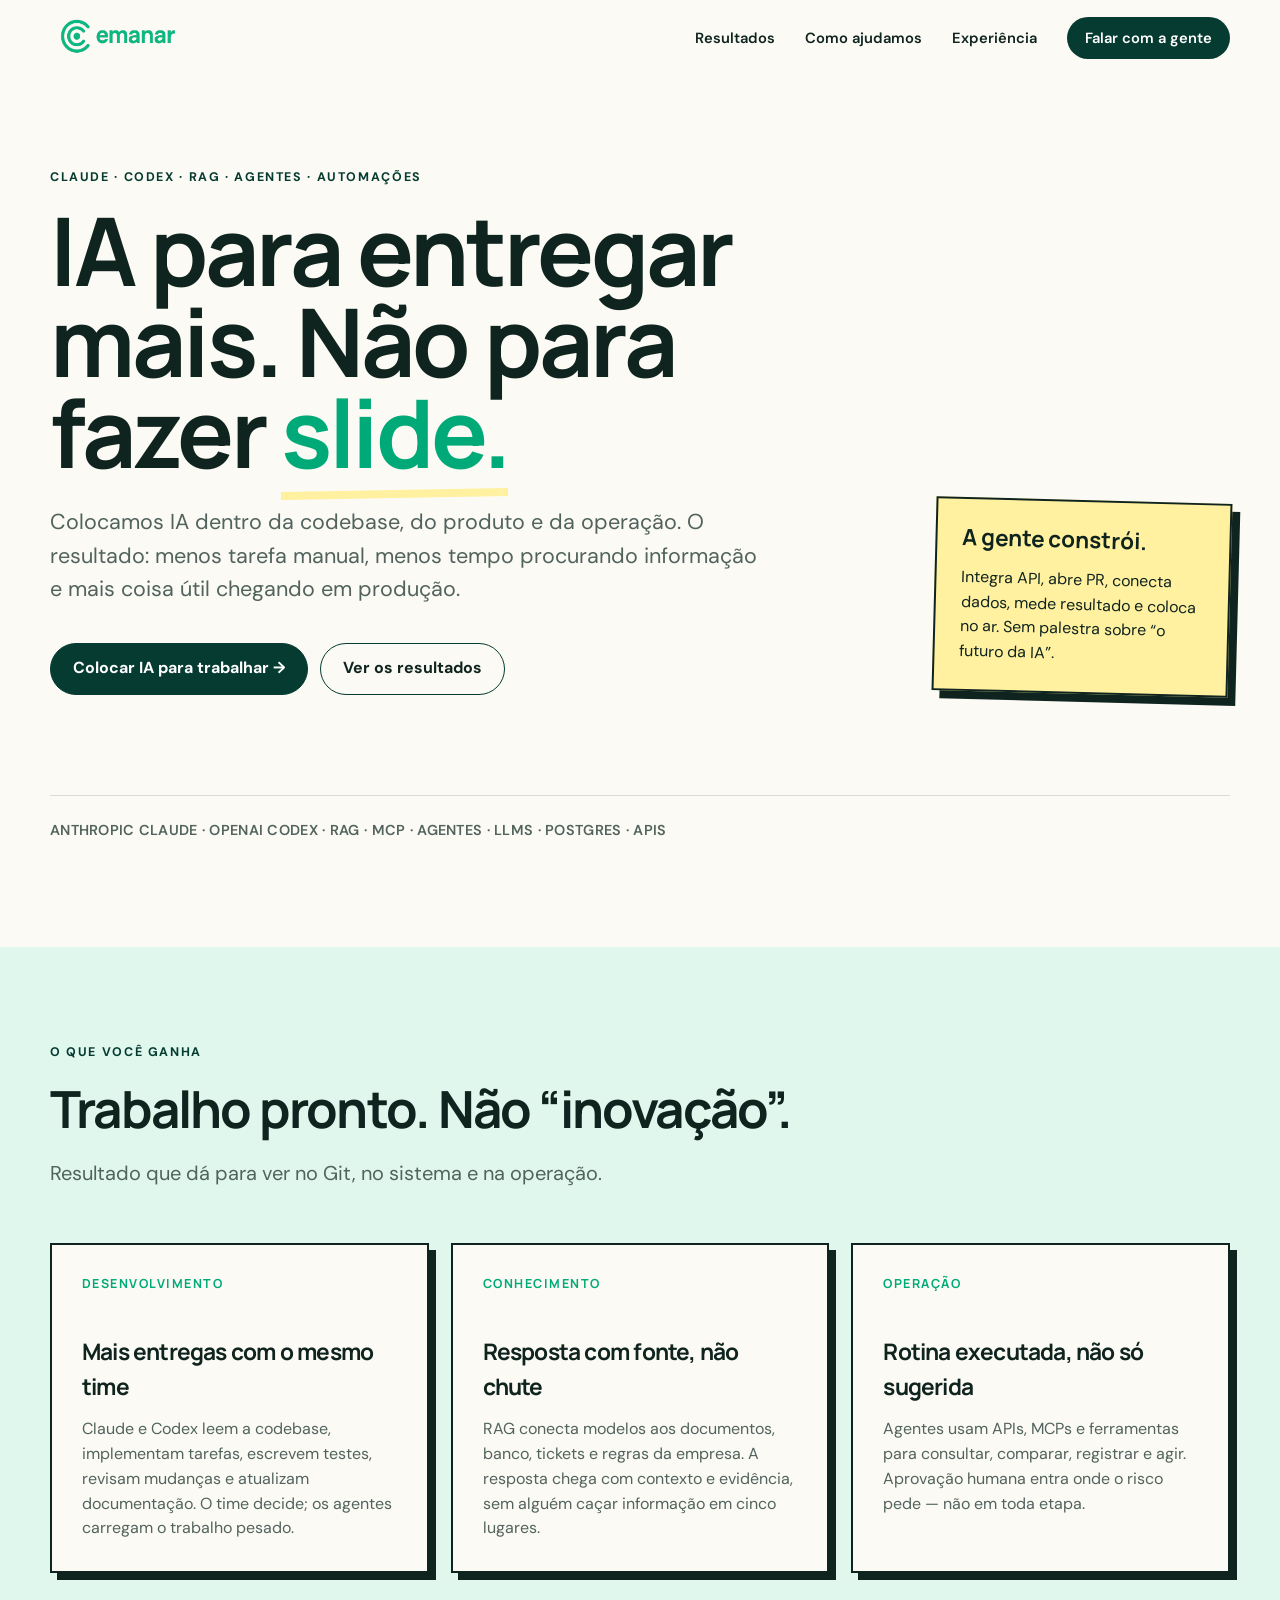
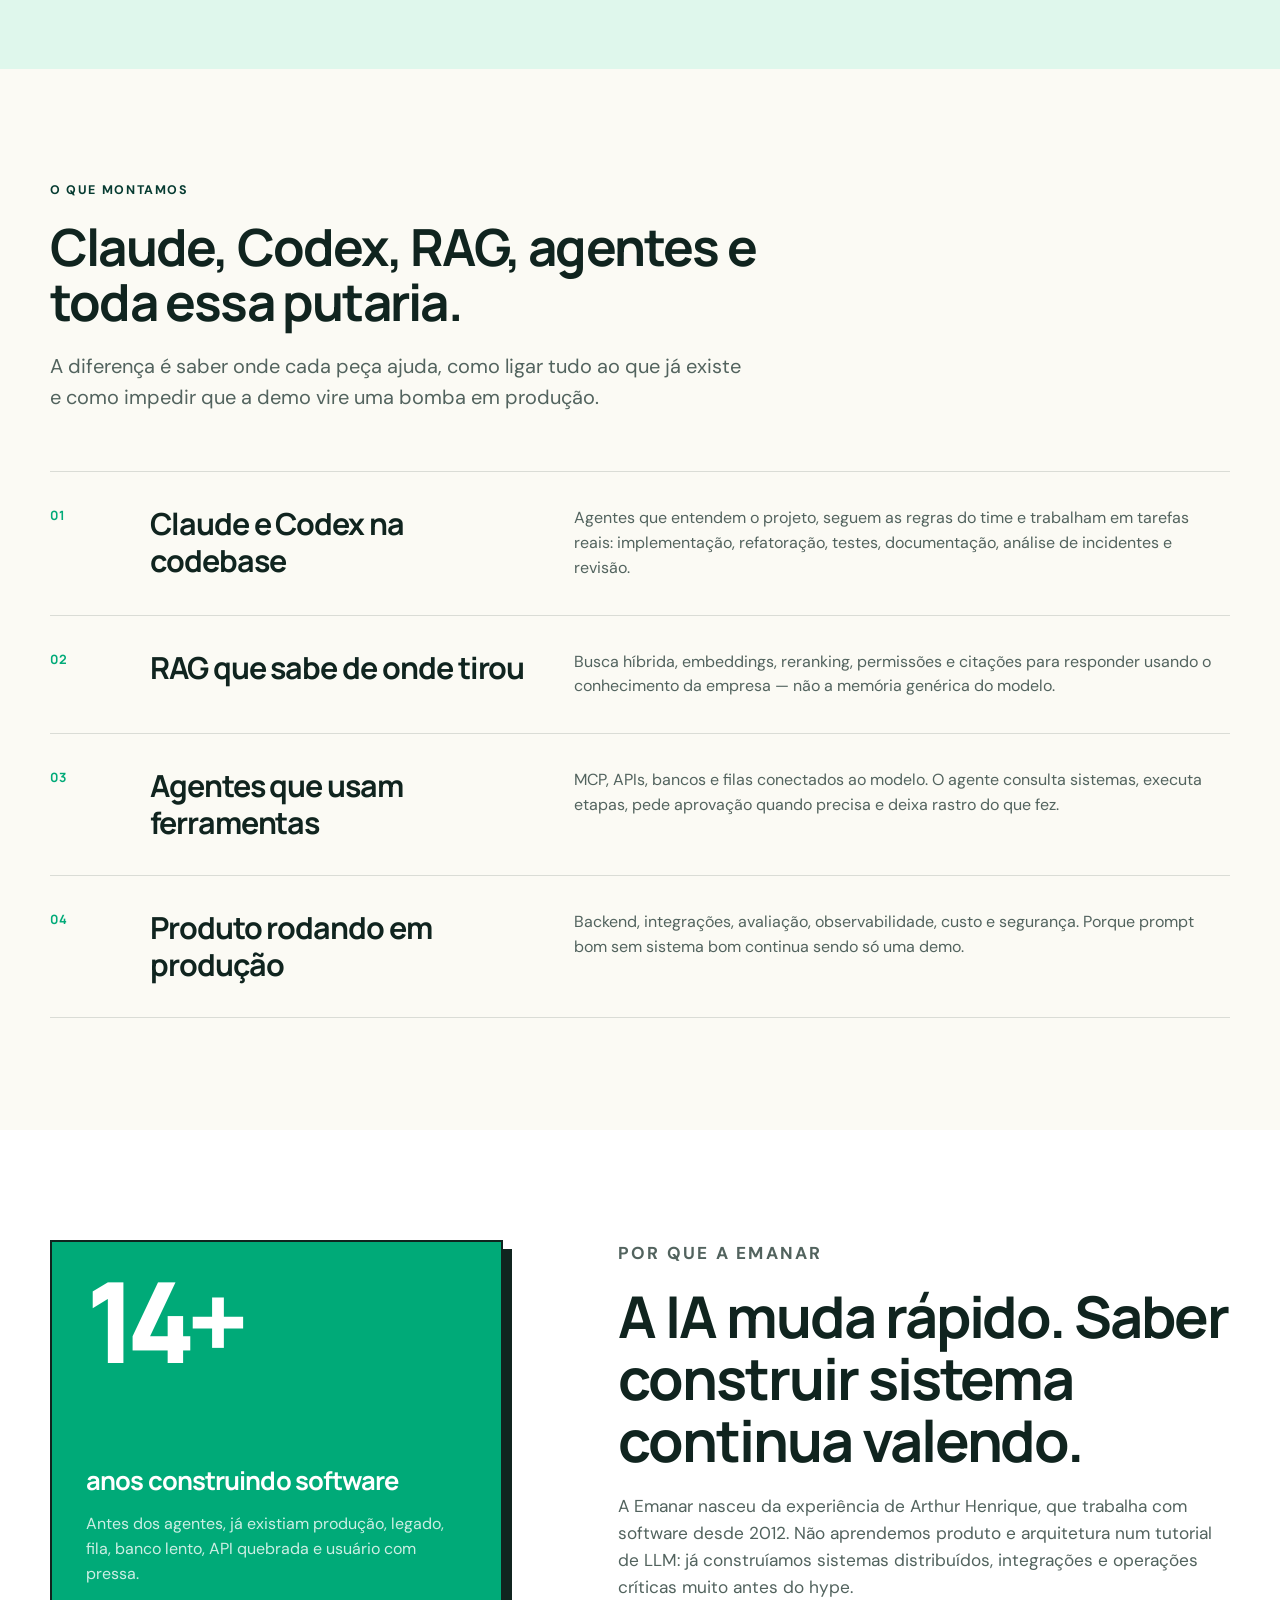
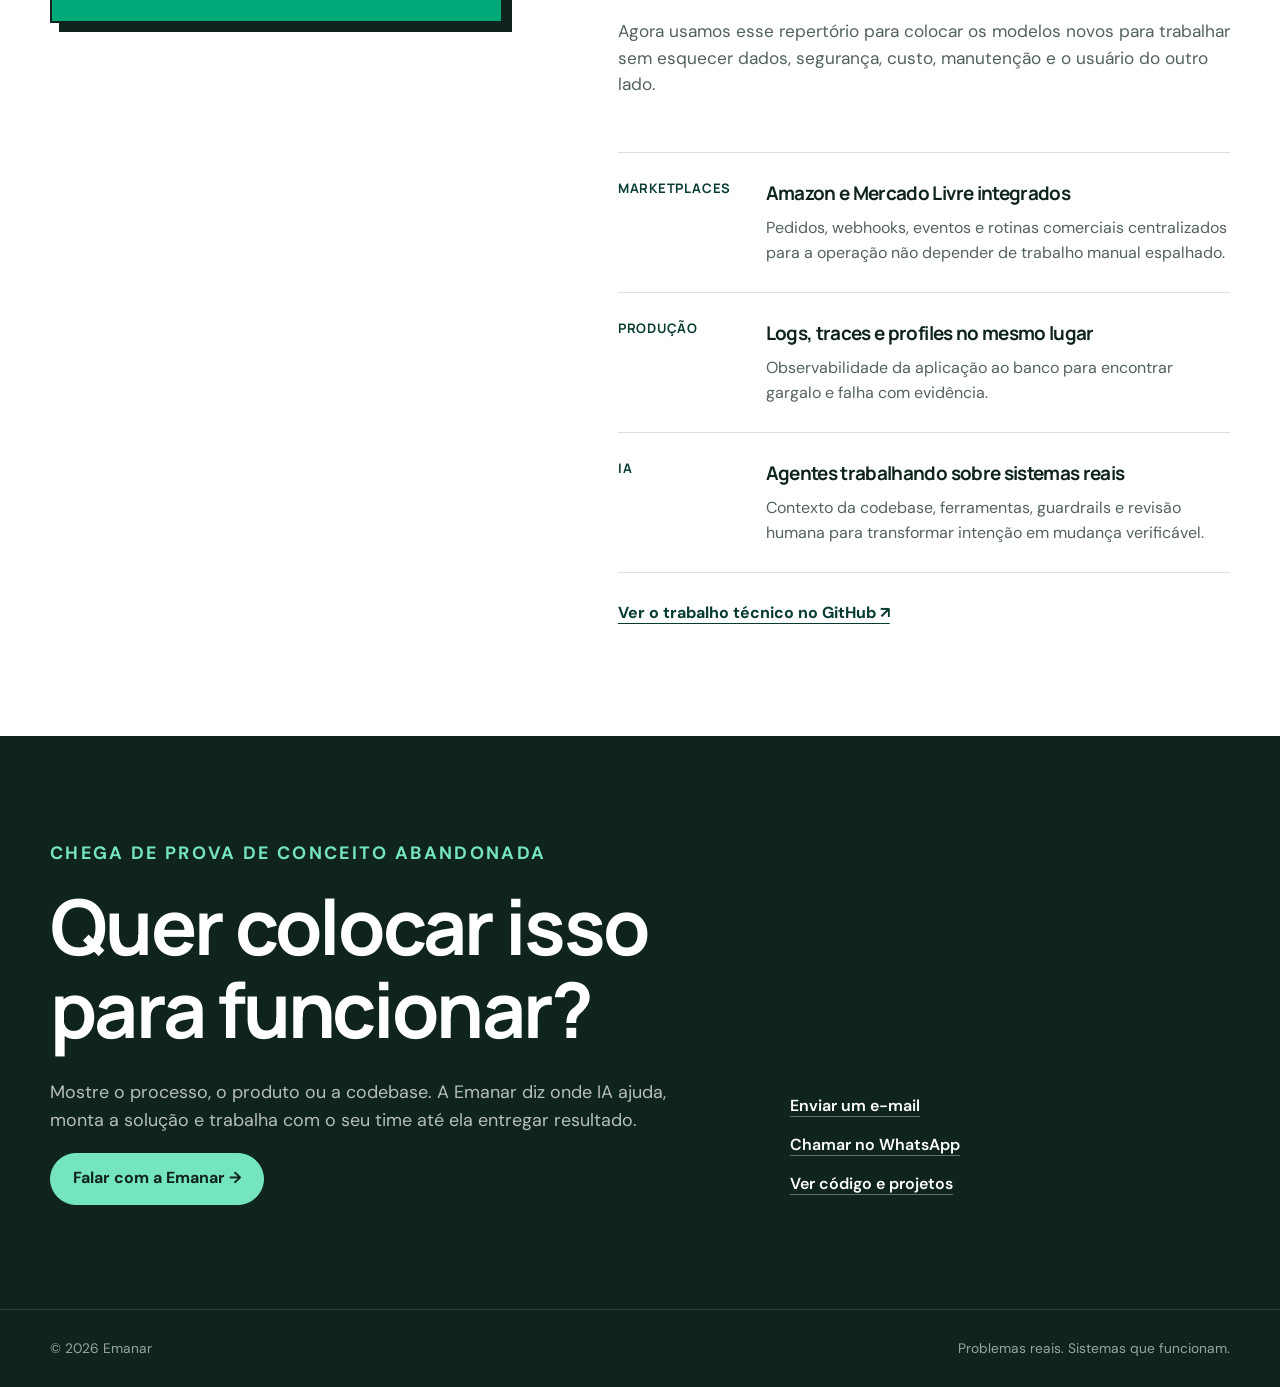
==== index.html @ 70c1d91d "sharpen AI product positioning" ====
<!doctype html>
<html lang="pt-BR">
<head>
  <meta charset="utf-8">
  <meta name="viewport" content="width=device-width, initial-scale=1">
  <title>Emanar — IA que entrega trabalho</title>
  <meta name="description" content="Claude, Codex, RAG, agentes e automações aplicados a produtos, operações e times de software.">
  <meta name="author" content="Arthur Henrique — Emanar">
  <meta name="robots" content="index, follow">
  <meta name="theme-color" content="#063b31">
  <meta property="og:type" content="website">
  <meta property="og:url" content="https://emanartech.com/">
  <meta property="og:title" content="Emanar — IA que entrega trabalho">
  <meta property="og:description" content="Claude, Codex, RAG e agentes colocados para funcionar no seu produto e na sua operação.">
  <meta property="og:image" content="https://emanartech.com/assets/emanar_logo.png">
  <meta name="twitter:card" content="summary_large_image">
  <link rel="icon" type="image/png" href="./assets/emanar_logo.png">
  <link rel="preconnect" href="https://fonts.googleapis.com">
  <link rel="preconnect" href="https://fonts.gstatic.com" crossorigin>
  <link href="https://fonts.googleapis.com/css2?family=DM+Sans:wght@400;500;600;700&family=Manrope:wght@500;600;700;800&display=swap" rel="stylesheet">
  <script type="application/ld+json">
  {"@context":"https://schema.org","@type":"ProfessionalService","name":"Emanar","url":"https://emanartech.com","logo":"https://emanartech.com/assets/emanar_logo.png","description":"Construção de sistemas, automações e soluções com inteligência artificial.","founder":{"@type":"Person","name":"Arthur Henrique","sameAs":"https://github.com/arthurhenrique"},"email":"arthur393@gmail.com","telephone":"+55-13-99688-1745","areaServed":"BR"}
  </script>
  <style>
    :root{--ink:#10241f;--ink-soft:#52635e;--paper:#fbfaf4;--white:#fff;--green:#00aa78;--green-dark:#063b31;--green-wash:#dff7ec;--yellow:#fff19f;--line:rgba(16,36,31,.14);--max:1180px}
    *{box-sizing:border-box}html{scroll-behavior:smooth}body{margin:0;color:var(--ink);background:var(--paper);font-family:"DM Sans",sans-serif;line-height:1.55;-webkit-font-smoothing:antialiased}a{color:inherit}button,a{-webkit-tap-highlight-color:transparent}.wrap{width:min(calc(100% - 40px),var(--max));margin-inline:auto}.eyebrow{margin:0 0 18px;color:var(--green-dark);font-size:.78rem;font-weight:700;letter-spacing:.13em;text-transform:uppercase}h1,h2,h3,p{margin-top:0}h1,h2,h3{font-family:"Manrope",sans-serif;letter-spacing:-.035em}h2{max-width:820px;margin-bottom:22px;font-size:clamp(2rem,4vw,3.5rem);line-height:1.08}.lead{max-width:700px;color:var(--ink-soft);font-size:clamp(1.05rem,1.7vw,1.25rem)}
    .header{position:fixed;inset:0 0 auto;z-index:20;border-bottom:1px solid transparent;transition:background .25s,border-color .25s}.header.scrolled{background:rgba(251,250,244,.94);border-color:var(--line);backdrop-filter:blur(14px)}.nav{height:76px;display:flex;align-items:center;justify-content:space-between;gap:28px}.brand img{display:block;width:138px;height:auto}.nav-links{display:flex;align-items:center;gap:30px;margin:0;padding:0;list-style:none}.nav-links a{color:var(--ink);font-size:.92rem;font-weight:600;text-decoration:none}.nav-links a:hover{color:var(--green)}.nav-cta{padding:11px 18px;color:var(--white)!important;background:var(--green-dark);border-radius:999px}.nav-cta:hover{background:var(--green)!important}
    .hero{min-height:760px;padding:168px 0 92px;overflow:hidden}.hero-grid{display:grid;grid-template-columns:minmax(0,1.45fr) minmax(280px,.55fr);gap:clamp(40px,8vw,110px);align-items:end}.hero h1{max-width:920px;margin-bottom:28px;font-size:clamp(3.15rem,7.4vw,6.6rem);line-height:.96}.hero h1 em{position:relative;color:var(--green);font-style:normal}.hero h1 em:after{content:"";position:absolute;left:0;right:0;bottom:-2px;height:8px;background:var(--yellow);z-index:-1;transform:rotate(-1deg)}.hero-copy{max-width:720px;margin-bottom:36px;color:var(--ink-soft);font-size:clamp(1.08rem,2vw,1.35rem)}.actions{display:flex;flex-wrap:wrap;gap:12px}.button{display:inline-flex;align-items:center;justify-content:center;min-height:52px;padding:0 22px;border:1px solid var(--green-dark);border-radius:999px;font-weight:700;text-decoration:none;transition:transform .2s,background .2s,color .2s}.button:hover{transform:translateY(-2px) rotate(-.5deg)}.button.primary{color:white;background:var(--green-dark)}.button.primary:hover{background:var(--green);border-color:var(--green)}.button.secondary:hover{color:white;background:var(--green-dark)}.hero-note{padding:25px;border:2px solid var(--ink);background:var(--yellow);box-shadow:8px 8px 0 var(--ink);transform:rotate(1.5deg)}.hero-note strong{display:block;margin-bottom:14px;font-family:"Manrope",sans-serif;font-size:1.4rem;line-height:1.2}.hero-note p{margin:0;color:var(--ink)}.ticker{margin-top:100px;padding-top:23px;border-top:1px solid var(--line);color:var(--ink-soft);font-size:.9rem;font-weight:600;letter-spacing:.02em}
    .outcomes{padding:96px 0;color:var(--ink);background:var(--green-wash)}.outcomes .eyebrow{color:var(--green-dark)}.outcomes .lead{color:var(--ink-soft)}.outcome-grid{display:grid;grid-template-columns:repeat(3,1fr);gap:22px;margin-top:54px}.outcome{min-height:290px;padding:30px;border:2px solid var(--ink);background:var(--paper);box-shadow:7px 7px 0 var(--ink)}.outcome:nth-child(2){transform:rotate(-1deg)}.outcome:nth-child(3){transform:rotate(.8deg)}.outcome+.outcome{padding-left:30px}.outcome-number{display:block;margin-bottom:42px;color:var(--green);font:700 .78rem "Manrope",sans-serif;letter-spacing:.12em}.outcome h3{margin-bottom:13px;font-size:1.42rem}.outcome p{margin:0;color:var(--ink-soft)}
    .services{padding:112px 0}.service-list{margin-top:58px;border-top:1px solid var(--line)}.service{display:grid;grid-template-columns:70px minmax(220px,.75fr) minmax(300px,1.25fr);gap:30px;padding:34px 0;border-bottom:1px solid var(--line)}.service-index{color:var(--green);font:700 .8rem "Manrope",sans-serif;letter-spacing:.1em}.service h3{margin:0;font-size:clamp(1.35rem,2.5vw,1.9rem);line-height:1.2}.service p{max-width:650px;margin:0;color:var(--ink-soft)}
    .experience{padding:110px 0;background:var(--white)}.experience-grid{display:grid;grid-template-columns:.85fr 1.15fr;gap:clamp(55px,9vw,130px)}.portrait-card{position:sticky;top:118px;align-self:start;padding:34px;color:white;background:var(--green)}.portrait-mark{margin-bottom:95px;font:800 clamp(4rem,9vw,7rem)/.8 "Manrope",sans-serif;letter-spacing:-.09em}.portrait-card h3{margin-bottom:12px;font-size:1.6rem}.portrait-card p{margin:0;color:rgba(255,255,255,.8)}.experience-copy h2{font-size:clamp(2.25rem,4.5vw,4rem)}.experience-copy>p{color:var(--ink-soft);font-size:1.08rem}.timeline{margin-top:54px}.timeline-item{display:grid;grid-template-columns:120px 1fr;gap:28px;padding:26px 0;border-top:1px solid var(--line)}.timeline-item:last-child{border-bottom:1px solid var(--line)}.timeline-item strong{color:var(--green-dark);font:700 .82rem "Manrope",sans-serif;text-transform:uppercase;letter-spacing:.06em}.timeline-item h3{margin-bottom:8px;font-size:1.18rem}.timeline-item p{margin:0;color:var(--ink-soft)}.inline-link{display:inline-block;margin-top:28px;color:var(--green-dark);font-weight:700;text-underline-offset:5px}
    .portrait-card{border:2px solid var(--ink);box-shadow:9px 9px 0 var(--ink);transform:rotate(-1deg)}
    .process{padding:112px 0}.process-grid{display:grid;grid-template-columns:repeat(4,1fr);margin-top:60px;border-top:1px solid var(--line)}.step{padding:28px 28px 10px 0}.step+.step{padding-left:28px;border-left:1px solid var(--line)}.step span{display:block;margin-bottom:55px;color:var(--green);font-weight:700}.step h3{font-size:1.18rem}.step p{margin:0;color:var(--ink-soft);font-size:.94rem}
    .contact{padding:104px 0;color:white;background:var(--ink)}.contact-grid{display:grid;grid-template-columns:1.2fr .8fr;gap:80px;align-items:end}.contact h2{margin-bottom:28px;font-size:clamp(2.7rem,6vw,5.5rem)}.contact h2 em{color:#74e5bd;font-style:normal}.contact p{max-width:650px;color:rgba(255,255,255,.7);font-size:1.12rem}.contact .button{color:var(--ink);background:#74e5bd;border-color:#74e5bd}.contact .button:hover{background:white;border-color:white}.contact-links{display:grid;gap:14px;padding-bottom:8px}.contact-links a{color:white;font-weight:600;text-decoration-color:rgba(255,255,255,.35);text-underline-offset:5px}.contact-links a:hover{color:#74e5bd}footer{padding:28px 0;color:rgba(255,255,255,.58);background:var(--ink);border-top:1px solid rgba(255,255,255,.12);font-size:.86rem}.footer-row{display:flex;justify-content:space-between;gap:20px}
    .reveal{opacity:0;transform:translateY(18px);transition:opacity .65s ease,transform .65s ease}.reveal.visible{opacity:1;transform:none}@media(prefers-reduced-motion:reduce){html{scroll-behavior:auto}.reveal{opacity:1;transform:none;transition:none}}
    @media(max-width:820px){.nav-links li:not(:last-child){display:none}.hero{min-height:auto;padding-top:135px}.hero-grid,.experience-grid,.contact-grid{grid-template-columns:1fr}.hero-note{max-width:480px;margin-top:18px}.ticker{margin-top:70px}.outcome-grid{grid-template-columns:1fr}.outcome,.outcome+.outcome{min-height:0;padding:28px;border:2px solid var(--ink)}.outcome-number{margin-bottom:28px}.service{grid-template-columns:45px 1fr}.service p{grid-column:2}.portrait-card{position:static}.process-grid{grid-template-columns:1fr 1fr}.step:nth-child(3){border-left:0}.step span{margin-bottom:30px}.contact-grid{gap:38px}}
    @media(max-width:520px){.wrap{width:min(calc(100% - 28px),var(--max))}.nav{height:68px}.brand img{width:118px}.nav-cta{padding:9px 13px;font-size:.82rem!important}.hero{padding:122px 0 72px}.hero h1{font-size:clamp(2.7rem,14vw,4rem)}.actions{display:grid}.button{width:100%}.outcomes,.services,.experience,.process,.contact{padding:78px 0}.service{grid-template-columns:34px 1fr;gap:12px}.timeline-item{grid-template-columns:1fr;gap:8px}.process-grid{grid-template-columns:1fr}.step,.step+.step{padding:26px 0;border-left:0;border-bottom:1px solid var(--line)}.footer-row{flex-direction:column}}
  </style>
</head>
<body>
  <header class="header" id="header"><nav class="nav wrap" aria-label="Navegação principal"><a class="brand" href="#inicio" aria-label="Emanar — início"><img src="./assets/emanar_logo.png" alt="Emanar"></a><ul class="nav-links"><li><a href="#resultados">Resultados</a></li><li><a href="#como-ajudamos">Como ajudamos</a></li><li><a href="#experiencia">Experiência</a></li><li><a class="nav-cta" href="#contato">Falar com a gente</a></li></ul></nav></header>
  <main>
    <section class="hero" id="inicio"><div class="wrap"><p class="eyebrow">Claude · Codex · RAG · Agentes · Automações</p><div class="hero-grid"><div><h1>IA para entregar mais. Não para fazer <em>slide.</em></h1><p class="hero-copy">Colocamos IA dentro da codebase, do produto e da operação. O resultado: menos tarefa manual, menos tempo procurando informação e mais coisa útil chegando em produção.</p><div class="actions"><a class="button primary" href="https://wa.me/5513996881745?text=Ol%C3%A1%2C%20equipe%20Emanar.%20Queremos%20colocar%20IA%20para%20funcionar." target="_blank" rel="noopener">Colocar IA para trabalhar →</a><a class="button secondary" href="#resultados">Ver os resultados</a></div></div><aside class="hero-note" aria-label="Nosso jeito de trabalhar"><strong>A gente constrói.</strong><p>Integra API, abre PR, conecta dados, mede resultado e coloca no ar. Sem palestra sobre “o futuro da IA”.</p></aside></div><p class="ticker">ANTHROPIC CLAUDE · OPENAI CODEX · RAG · MCP · AGENTES · LLMS · POSTGRES · APIS</p></div></section>
    <section class="outcomes" id="resultados" aria-labelledby="ganhos-title"><div class="wrap"><p class="eyebrow">O que você ganha</p><h2 id="ganhos-title">Trabalho pronto. Não “inovação”.</h2><p class="lead">Resultado que dá para ver no Git, no sistema e na operação.</p><div class="outcome-grid"><article class="outcome reveal"><span class="outcome-number">DESENVOLVIMENTO</span><h3>Mais entregas com o mesmo time</h3><p>Claude e Codex leem a codebase, implementam tarefas, escrevem testes, revisam mudanças e atualizam documentação. O time decide; os agentes carregam o trabalho pesado.</p></article><article class="outcome reveal"><span class="outcome-number">CONHECIMENTO</span><h3>Resposta com fonte, não chute</h3><p>RAG conecta modelos aos documentos, banco, tickets e regras da empresa. A resposta chega com contexto e evidência, sem alguém caçar informação em cinco lugares.</p></article><article class="outcome reveal"><span class="outcome-number">OPERAÇÃO</span><h3>Rotina executada, não só sugerida</h3><p>Agentes usam APIs, MCPs e ferramentas para consultar, comparar, registrar e agir. Aprovação humana entra onde o risco pede — não em toda etapa.</p></article></div></div></section>
    <section class="services" id="como-ajudamos" aria-labelledby="services-title"><div class="wrap"><p class="eyebrow">O que montamos</p><h2 id="services-title">Claude, Codex, RAG, agentes e toda essa putaria.</h2><p class="lead">A diferença é saber onde cada peça ajuda, como ligar tudo ao que já existe e como impedir que a demo vire uma bomba em produção.</p><div class="service-list"><article class="service reveal"><span class="service-index">01</span><h3>Claude e Codex na codebase</h3><p>Agentes que entendem o projeto, seguem as regras do time e trabalham em tarefas reais: implementação, refatoração, testes, documentação, análise de incidentes e revisão.</p></article><article class="service reveal"><span class="service-index">02</span><h3>RAG que sabe de onde tirou</h3><p>Busca híbrida, embeddings, reranking, permissões e citações para responder usando o conhecimento da empresa — não a memória genérica do modelo.</p></article><article class="service reveal"><span class="service-index">03</span><h3>Agentes que usam ferramentas</h3><p>MCP, APIs, bancos e filas conectados ao modelo. O agente consulta sistemas, executa etapas, pede aprovação quando precisa e deixa rastro do que fez.</p></article><article class="service reveal"><span class="service-index">04</span><h3>Produto rodando em produção</h3><p>Backend, integrações, avaliação, observabilidade, custo e segurança. Porque prompt bom sem sistema bom continua sendo só uma demo.</p></article></div></div></section>
    <section class="experience" id="experiencia" aria-labelledby="experience-title"><div class="wrap experience-grid"><aside class="portrait-card reveal"><div class="portrait-mark">14+</div><h3>anos construindo software</h3><p>Antes dos agentes, já existiam produção, legado, fila, banco lento, API quebrada e usuário com pressa.</p></aside><div class="experience-copy"><p class="eyebrow">Por que a Emanar</p><h2 id="experience-title">A IA muda rápido. Saber construir sistema continua valendo.</h2><p>A Emanar nasceu da experiência de Arthur Henrique, que trabalha com software desde 2012. Não aprendemos produto e arquitetura num tutorial de LLM: já construíamos sistemas distribuídos, integrações e operações críticas muito antes do hype.</p><p>Agora usamos esse repertório para colocar os modelos novos para trabalhar sem esquecer dados, segurança, custo, manutenção e o usuário do outro lado.</p><div class="timeline"><article class="timeline-item"><strong>Marketplaces</strong><div><h3>Amazon e Mercado Livre integrados</h3><p>Pedidos, webhooks, eventos e rotinas comerciais centralizados para a operação não depender de trabalho manual espalhado.</p></div></article><article class="timeline-item"><strong>Produção</strong><div><h3>Logs, traces e profiles no mesmo lugar</h3><p>Observabilidade da aplicação ao banco para encontrar gargalo e falha com evidência.</p></div></article><article class="timeline-item"><strong>IA</strong><div><h3>Agentes trabalhando sobre sistemas reais</h3><p>Contexto da codebase, ferramentas, guardrails e revisão humana para transformar intenção em mudança verificável.</p></div></article></div><a class="inline-link" href="https://github.com/arthurhenrique" target="_blank" rel="noopener">Ver o trabalho técnico no GitHub ↗</a></div></div></section>
    <section class="contact" id="contato" aria-labelledby="contact-title"><div class="wrap contact-grid"><div><p class="eyebrow" style="color:#74e5bd">Chega de prova de conceito abandonada</p><h2 id="contact-title">Quer colocar isso para funcionar?</h2><p>Mostre o processo, o produto ou a codebase. A Emanar diz onde IA ajuda, monta a solução e trabalha com o seu time até ela entregar resultado.</p><a class="button" href="https://wa.me/5513996881745?text=Ol%C3%A1%2C%20equipe%20Emanar.%20Queremos%20colocar%20IA%20para%20funcionar." target="_blank" rel="noopener">Falar com a Emanar →</a></div><div class="contact-links"><a href="mailto:arthur393@gmail.com">Enviar um e-mail</a><a href="https://wa.me/5513996881745" target="_blank" rel="noopener">Chamar no WhatsApp</a><a href="https://github.com/arthurhenrique" target="_blank" rel="noopener">Ver código e projetos</a></div></div></section>
  </main>
  <footer><div class="wrap footer-row"><span>© <span id="year"></span> Emanar</span><span>Problemas reais. Sistemas que funcionam.</span></div></footer>
  <script>
    document.getElementById('year').textContent=new Date().getFullYear();const header=document.getElementById('header');const updateHeader=()=>header.classList.toggle('scrolled',window.scrollY>18);updateHeader();window.addEventListener('scroll',updateHeader,{passive:true});const items=document.querySelectorAll('.reveal');if('IntersectionObserver'in window&&!window.matchMedia('(prefers-reduced-motion: reduce)').matches){const observer=new IntersectionObserver(entries=>{entries.forEach(entry=>{if(entry.isIntersecting){entry.target.classList.add('visible');observer.unobserve(entry.target)}})},{threshold:.12});items.forEach(item=>observer.observe(item))}else{items.forEach(item=>item.classList.add('visible'))}
  </script>
</body>
</html>
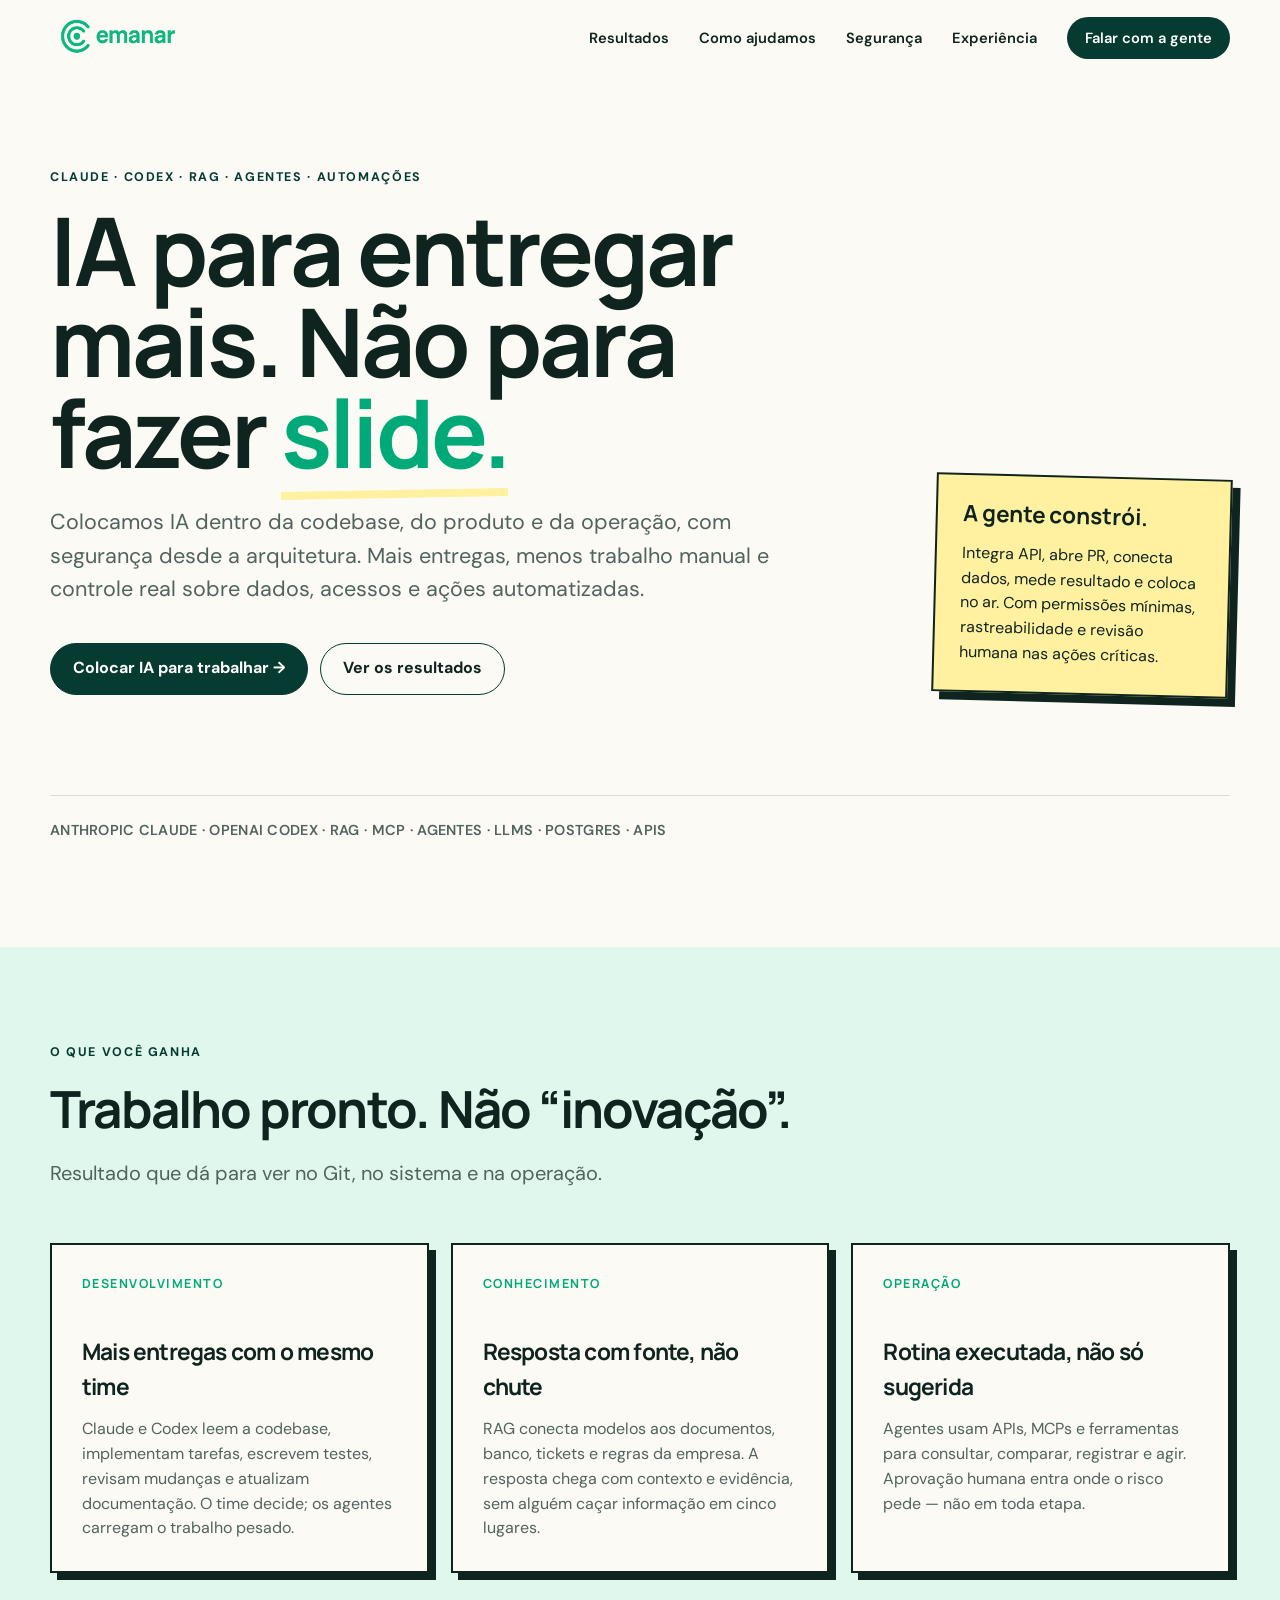
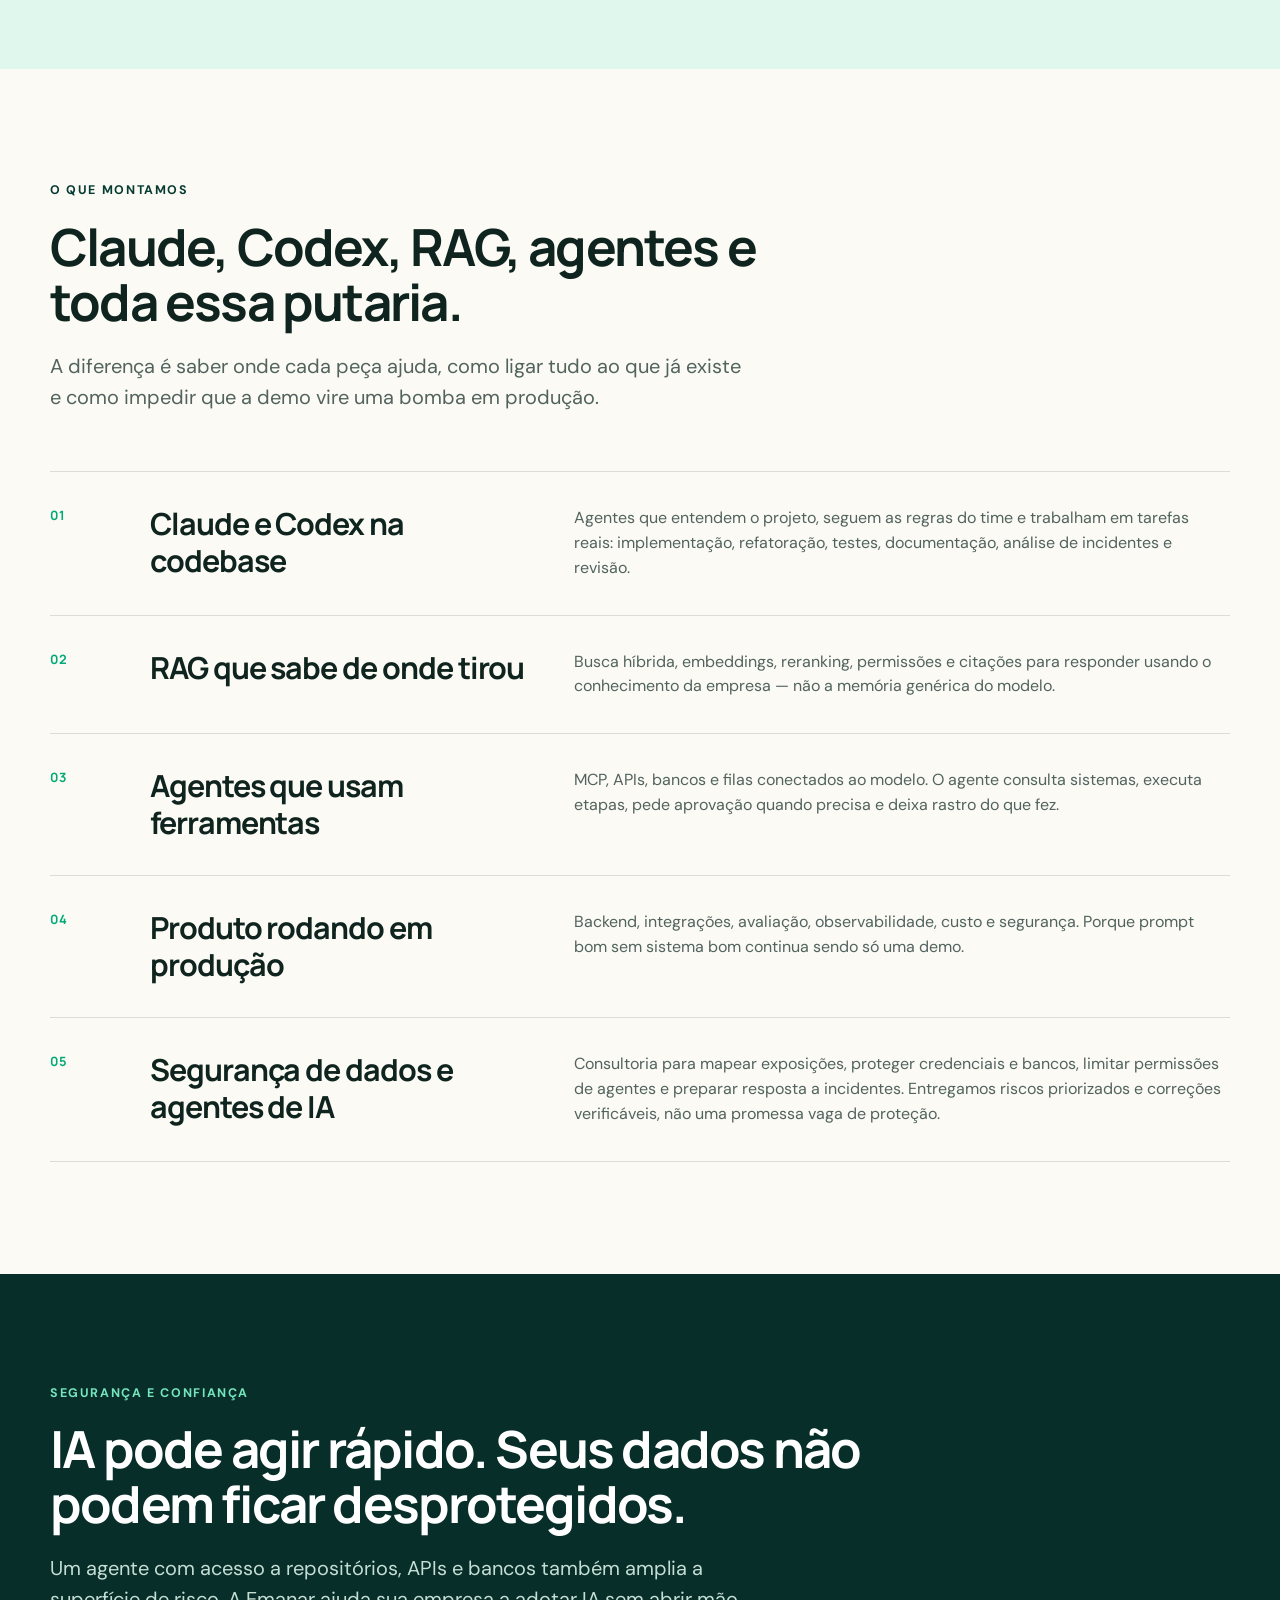
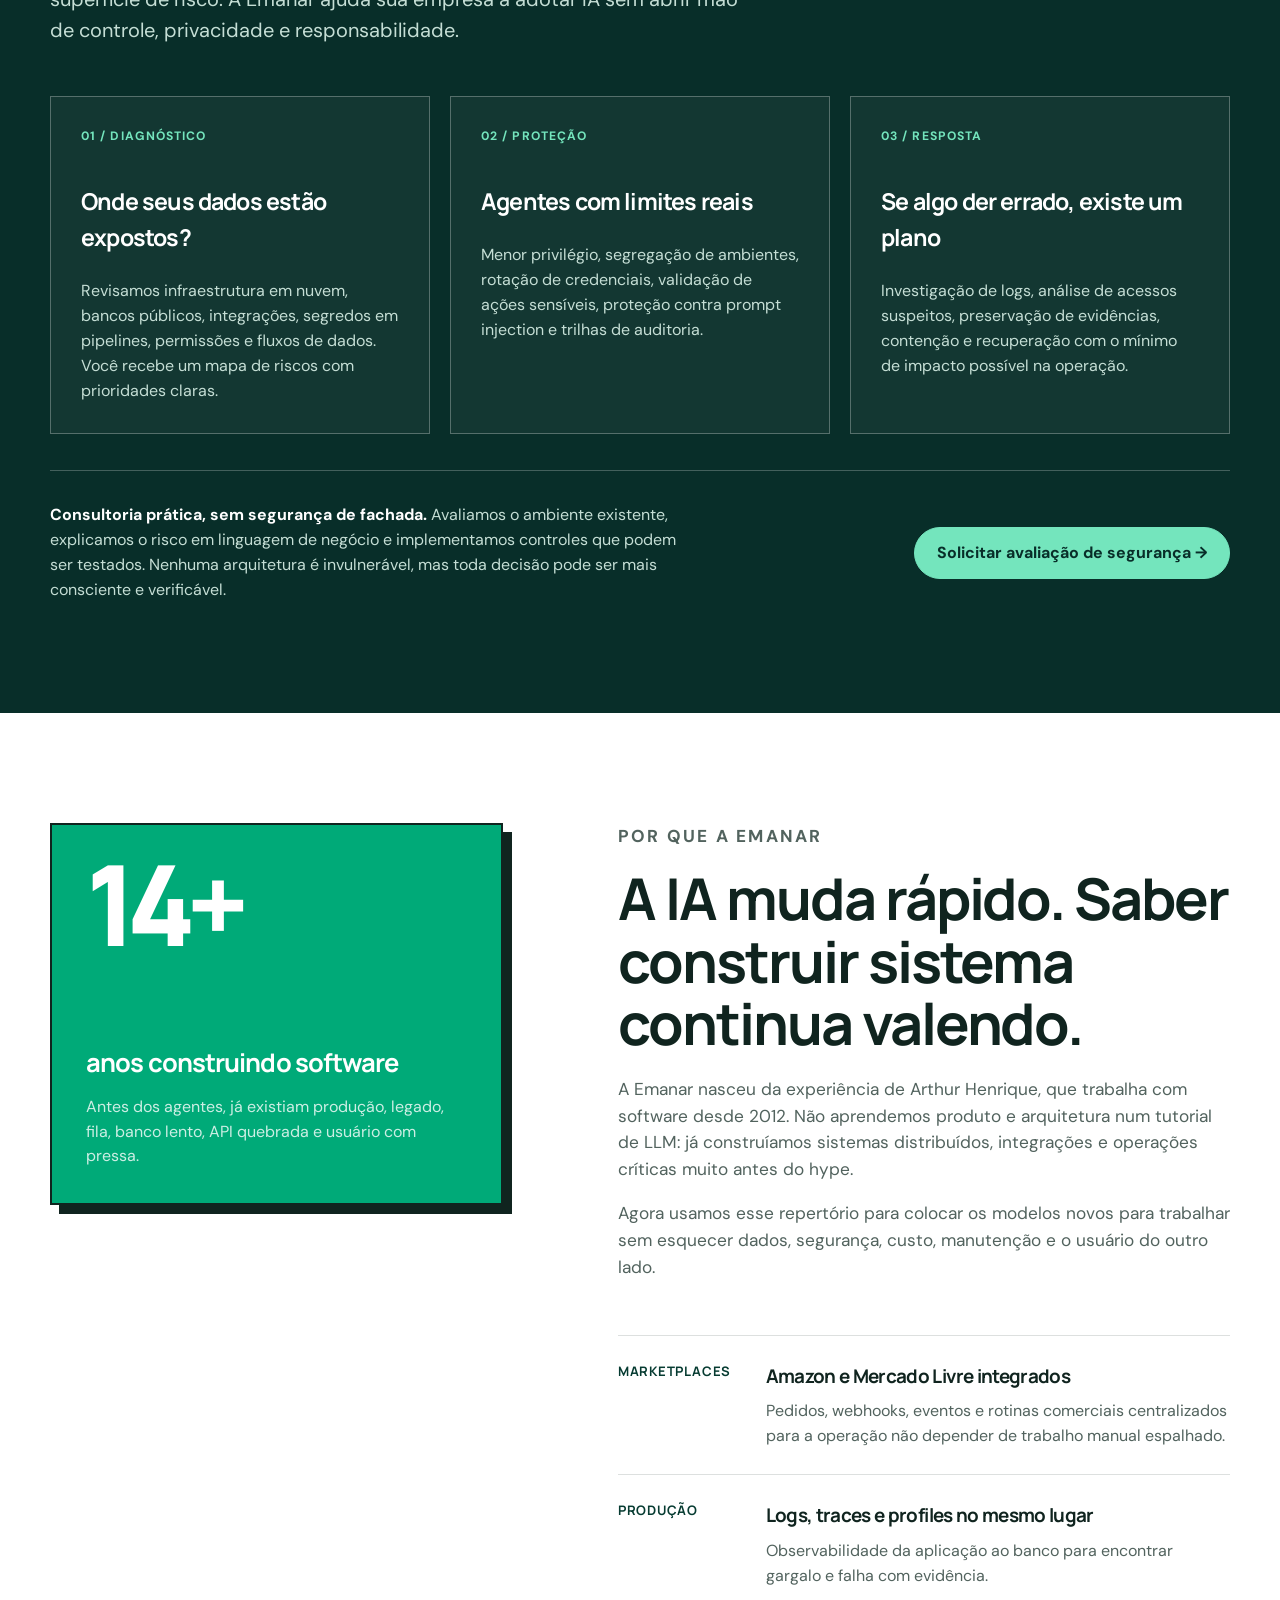
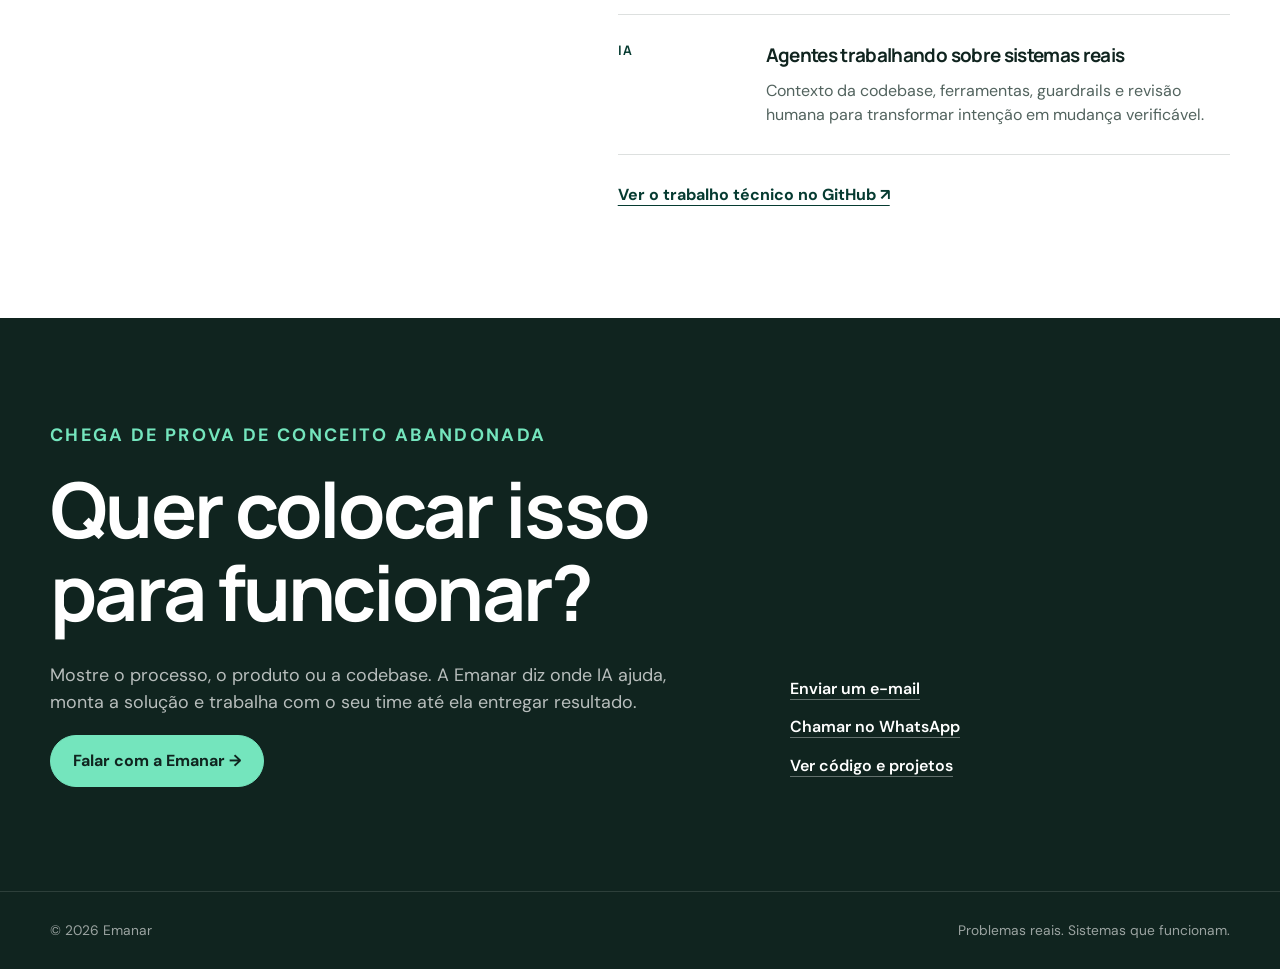
==== commit 97f92d6a: "feat(site): add data security and AI agent risk consulting" ====
--- a/index.html
+++ b/index.html
@@ -4,7 +4,7 @@
   <meta charset="utf-8">
   <meta name="viewport" content="width=device-width, initial-scale=1">
   <title>Emanar — IA que entrega trabalho</title>
-  <meta name="description" content="Claude, Codex, RAG, agentes e automações aplicados a produtos, operações e times de software.">
+  <meta name="description" content="IA aplicada a produtos e operações com engenharia, proteção de dados, segurança de agentes e consultoria para produção confiável.">
   <meta name="author" content="Arthur Henrique — Emanar">
   <meta name="robots" content="index, follow">
   <meta name="theme-color" content="#063b31">
@@ -28,21 +28,23 @@
     .hero{min-height:760px;padding:168px 0 92px;overflow:hidden}.hero-grid{display:grid;grid-template-columns:minmax(0,1.45fr) minmax(280px,.55fr);gap:clamp(40px,8vw,110px);align-items:end}.hero h1{max-width:920px;margin-bottom:28px;font-size:clamp(3.15rem,7.4vw,6.6rem);line-height:.96}.hero h1 em{position:relative;color:var(--green);font-style:normal}.hero h1 em:after{content:"";position:absolute;left:0;right:0;bottom:-2px;height:8px;background:var(--yellow);z-index:-1;transform:rotate(-1deg)}.hero-copy{max-width:720px;margin-bottom:36px;color:var(--ink-soft);font-size:clamp(1.08rem,2vw,1.35rem)}.actions{display:flex;flex-wrap:wrap;gap:12px}.button{display:inline-flex;align-items:center;justify-content:center;min-height:52px;padding:0 22px;border:1px solid var(--green-dark);border-radius:999px;font-weight:700;text-decoration:none;transition:transform .2s,background .2s,color .2s}.button:hover{transform:translateY(-2px) rotate(-.5deg)}.button.primary{color:white;background:var(--green-dark)}.button.primary:hover{background:var(--green);border-color:var(--green)}.button.secondary:hover{color:white;background:var(--green-dark)}.hero-note{padding:25px;border:2px solid var(--ink);background:var(--yellow);box-shadow:8px 8px 0 var(--ink);transform:rotate(1.5deg)}.hero-note strong{display:block;margin-bottom:14px;font-family:"Manrope",sans-serif;font-size:1.4rem;line-height:1.2}.hero-note p{margin:0;color:var(--ink)}.ticker{margin-top:100px;padding-top:23px;border-top:1px solid var(--line);color:var(--ink-soft);font-size:.9rem;font-weight:600;letter-spacing:.02em}
     .outcomes{padding:96px 0;color:var(--ink);background:var(--green-wash)}.outcomes .eyebrow{color:var(--green-dark)}.outcomes .lead{color:var(--ink-soft)}.outcome-grid{display:grid;grid-template-columns:repeat(3,1fr);gap:22px;margin-top:54px}.outcome{min-height:290px;padding:30px;border:2px solid var(--ink);background:var(--paper);box-shadow:7px 7px 0 var(--ink)}.outcome:nth-child(2){transform:rotate(-1deg)}.outcome:nth-child(3){transform:rotate(.8deg)}.outcome+.outcome{padding-left:30px}.outcome-number{display:block;margin-bottom:42px;color:var(--green);font:700 .78rem "Manrope",sans-serif;letter-spacing:.12em}.outcome h3{margin-bottom:13px;font-size:1.42rem}.outcome p{margin:0;color:var(--ink-soft)}
     .services{padding:112px 0}.service-list{margin-top:58px;border-top:1px solid var(--line)}.service{display:grid;grid-template-columns:70px minmax(220px,.75fr) minmax(300px,1.25fr);gap:30px;padding:34px 0;border-bottom:1px solid var(--line)}.service-index{color:var(--green);font:700 .8rem "Manrope",sans-serif;letter-spacing:.1em}.service h3{margin:0;font-size:clamp(1.35rem,2.5vw,1.9rem);line-height:1.2}.service p{max-width:650px;margin:0;color:var(--ink-soft)}
+    .security{padding:110px 0;background:#082e29;color:#fff}.security .eyebrow{color:#74e5bd}.security .lead{color:#c5ded5}.security-grid{display:grid;grid-template-columns:repeat(3,1fr);gap:20px;margin-top:50px}.security-card{padding:30px;border:1px solid rgba(255,255,255,.28);background:rgba(255,255,255,.045)}.security-card span{display:block;margin-bottom:38px;color:#74e5bd;font-size:.76rem;font-weight:700;letter-spacing:.09em}.security-card h3{font-size:1.45rem}.security-card p{margin:0;color:#c5ded5}.security-bottom{display:flex;align-items:center;justify-content:space-between;gap:38px;margin-top:36px;padding-top:32px;border-top:1px solid rgba(255,255,255,.24)}.security-bottom p{max-width:650px;margin:0;color:#c5ded5}.security-bottom strong{color:#fff}.security-bottom .button{flex-shrink:0;color:#082e29;background:#74e5bd;border-color:#74e5bd}.security-bottom .button:hover{background:#fff;border-color:#fff}
     .experience{padding:110px 0;background:var(--white)}.experience-grid{display:grid;grid-template-columns:.85fr 1.15fr;gap:clamp(55px,9vw,130px)}.portrait-card{position:sticky;top:118px;align-self:start;padding:34px;color:white;background:var(--green)}.portrait-mark{margin-bottom:95px;font:800 clamp(4rem,9vw,7rem)/.8 "Manrope",sans-serif;letter-spacing:-.09em}.portrait-card h3{margin-bottom:12px;font-size:1.6rem}.portrait-card p{margin:0;color:rgba(255,255,255,.8)}.experience-copy h2{font-size:clamp(2.25rem,4.5vw,4rem)}.experience-copy>p{color:var(--ink-soft);font-size:1.08rem}.timeline{margin-top:54px}.timeline-item{display:grid;grid-template-columns:120px 1fr;gap:28px;padding:26px 0;border-top:1px solid var(--line)}.timeline-item:last-child{border-bottom:1px solid var(--line)}.timeline-item strong{color:var(--green-dark);font:700 .82rem "Manrope",sans-serif;text-transform:uppercase;letter-spacing:.06em}.timeline-item h3{margin-bottom:8px;font-size:1.18rem}.timeline-item p{margin:0;color:var(--ink-soft)}.inline-link{display:inline-block;margin-top:28px;color:var(--green-dark);font-weight:700;text-underline-offset:5px}
     .portrait-card{border:2px solid var(--ink);box-shadow:9px 9px 0 var(--ink);transform:rotate(-1deg)}
     .process{padding:112px 0}.process-grid{display:grid;grid-template-columns:repeat(4,1fr);margin-top:60px;border-top:1px solid var(--line)}.step{padding:28px 28px 10px 0}.step+.step{padding-left:28px;border-left:1px solid var(--line)}.step span{display:block;margin-bottom:55px;color:var(--green);font-weight:700}.step h3{font-size:1.18rem}.step p{margin:0;color:var(--ink-soft);font-size:.94rem}
     .contact{padding:104px 0;color:white;background:var(--ink)}.contact-grid{display:grid;grid-template-columns:1.2fr .8fr;gap:80px;align-items:end}.contact h2{margin-bottom:28px;font-size:clamp(2.7rem,6vw,5.5rem)}.contact h2 em{color:#74e5bd;font-style:normal}.contact p{max-width:650px;color:rgba(255,255,255,.7);font-size:1.12rem}.contact .button{color:var(--ink);background:#74e5bd;border-color:#74e5bd}.contact .button:hover{background:white;border-color:white}.contact-links{display:grid;gap:14px;padding-bottom:8px}.contact-links a{color:white;font-weight:600;text-decoration-color:rgba(255,255,255,.35);text-underline-offset:5px}.contact-links a:hover{color:#74e5bd}footer{padding:28px 0;color:rgba(255,255,255,.58);background:var(--ink);border-top:1px solid rgba(255,255,255,.12);font-size:.86rem}.footer-row{display:flex;justify-content:space-between;gap:20px}
     .reveal{opacity:0;transform:translateY(18px);transition:opacity .65s ease,transform .65s ease}.reveal.visible{opacity:1;transform:none}@media(prefers-reduced-motion:reduce){html{scroll-behavior:auto}.reveal{opacity:1;transform:none;transition:none}}
-    @media(max-width:820px){.nav-links li:not(:last-child){display:none}.hero{min-height:auto;padding-top:135px}.hero-grid,.experience-grid,.contact-grid{grid-template-columns:1fr}.hero-note{max-width:480px;margin-top:18px}.ticker{margin-top:70px}.outcome-grid{grid-template-columns:1fr}.outcome,.outcome+.outcome{min-height:0;padding:28px;border:2px solid var(--ink)}.outcome-number{margin-bottom:28px}.service{grid-template-columns:45px 1fr}.service p{grid-column:2}.portrait-card{position:static}.process-grid{grid-template-columns:1fr 1fr}.step:nth-child(3){border-left:0}.step span{margin-bottom:30px}.contact-grid{gap:38px}}
-    @media(max-width:520px){.wrap{width:min(calc(100% - 28px),var(--max))}.nav{height:68px}.brand img{width:118px}.nav-cta{padding:9px 13px;font-size:.82rem!important}.hero{padding:122px 0 72px}.hero h1{font-size:clamp(2.7rem,14vw,4rem)}.actions{display:grid}.button{width:100%}.outcomes,.services,.experience,.process,.contact{padding:78px 0}.service{grid-template-columns:34px 1fr;gap:12px}.timeline-item{grid-template-columns:1fr;gap:8px}.process-grid{grid-template-columns:1fr}.step,.step+.step{padding:26px 0;border-left:0;border-bottom:1px solid var(--line)}.footer-row{flex-direction:column}}
+    @media(max-width:820px){.nav-links li:not(:last-child){display:none}.hero{min-height:auto;padding-top:135px}.hero-grid,.experience-grid,.contact-grid{grid-template-columns:1fr}.hero-note{max-width:480px;margin-top:18px}.ticker{margin-top:70px}.outcome-grid,.security-grid{grid-template-columns:1fr}.security-bottom{flex-direction:column;align-items:flex-start}.outcome,.outcome+.outcome{min-height:0;padding:28px;border:2px solid var(--ink)}.outcome-number{margin-bottom:28px}.service{grid-template-columns:45px 1fr}.service p{grid-column:2}.portrait-card{position:static}.process-grid{grid-template-columns:1fr 1fr}.step:nth-child(3){border-left:0}.step span{margin-bottom:30px}.contact-grid{gap:38px}}
+    @media(max-width:520px){.wrap{width:min(calc(100% - 28px),var(--max))}.nav{height:68px}.brand img{width:118px}.nav-cta{padding:9px 13px;font-size:.82rem!important}.hero{padding:122px 0 72px}.hero h1{font-size:clamp(2.7rem,14vw,4rem)}.actions{display:grid}.button{width:100%}.outcomes,.services,.security,.experience,.process,.contact{padding:78px 0}.service{grid-template-columns:34px 1fr;gap:12px}.timeline-item{grid-template-columns:1fr;gap:8px}.process-grid{grid-template-columns:1fr}.step,.step+.step{padding:26px 0;border-left:0;border-bottom:1px solid var(--line)}.footer-row{flex-direction:column}}
   </style>
 </head>
 <body>
-  <header class="header" id="header"><nav class="nav wrap" aria-label="Navegação principal"><a class="brand" href="#inicio" aria-label="Emanar — início"><img src="./assets/emanar_logo.png" alt="Emanar"></a><ul class="nav-links"><li><a href="#resultados">Resultados</a></li><li><a href="#como-ajudamos">Como ajudamos</a></li><li><a href="#experiencia">Experiência</a></li><li><a class="nav-cta" href="#contato">Falar com a gente</a></li></ul></nav></header>
+  <header class="header" id="header"><nav class="nav wrap" aria-label="Navegação principal"><a class="brand" href="#inicio" aria-label="Emanar — início"><img src="./assets/emanar_logo.png" alt="Emanar"></a><ul class="nav-links"><li><a href="#resultados">Resultados</a></li><li><a href="#como-ajudamos">Como ajudamos</a></li><li><a href="#seguranca">Segurança</a></li><li><a href="#experiencia">Experiência</a></li><li><a class="nav-cta" href="#contato">Falar com a gente</a></li></ul></nav></header>
   <main>
-    <section class="hero" id="inicio"><div class="wrap"><p class="eyebrow">Claude · Codex · RAG · Agentes · Automações</p><div class="hero-grid"><div><h1>IA para entregar mais. Não para fazer <em>slide.</em></h1><p class="hero-copy">Colocamos IA dentro da codebase, do produto e da operação. O resultado: menos tarefa manual, menos tempo procurando informação e mais coisa útil chegando em produção.</p><div class="actions"><a class="button primary" href="https://wa.me/5513996881745?text=Ol%C3%A1%2C%20equipe%20Emanar.%20Queremos%20colocar%20IA%20para%20funcionar." target="_blank" rel="noopener">Colocar IA para trabalhar →</a><a class="button secondary" href="#resultados">Ver os resultados</a></div></div><aside class="hero-note" aria-label="Nosso jeito de trabalhar"><strong>A gente constrói.</strong><p>Integra API, abre PR, conecta dados, mede resultado e coloca no ar. Sem palestra sobre “o futuro da IA”.</p></aside></div><p class="ticker">ANTHROPIC CLAUDE · OPENAI CODEX · RAG · MCP · AGENTES · LLMS · POSTGRES · APIS</p></div></section>
+    <section class="hero" id="inicio"><div class="wrap"><p class="eyebrow">Claude · Codex · RAG · Agentes · Automações</p><div class="hero-grid"><div><h1>IA para entregar mais. Não para fazer <em>slide.</em></h1><p class="hero-copy">Colocamos IA dentro da codebase, do produto e da operação, com segurança desde a arquitetura. Mais entregas, menos trabalho manual e controle real sobre dados, acessos e ações automatizadas.</p><div class="actions"><a class="button primary" href="https://wa.me/5513996881745?text=Ol%C3%A1%2C%20equipe%20Emanar.%20Queremos%20colocar%20IA%20para%20funcionar." target="_blank" rel="noopener">Colocar IA para trabalhar →</a><a class="button secondary" href="#resultados">Ver os resultados</a></div></div><aside class="hero-note" aria-label="Nosso jeito de trabalhar"><strong>A gente constrói.</strong><p>Integra API, abre PR, conecta dados, mede resultado e coloca no ar. Com permissões mínimas, rastreabilidade e revisão humana nas ações críticas.</p></aside></div><p class="ticker">ANTHROPIC CLAUDE · OPENAI CODEX · RAG · MCP · AGENTES · LLMS · POSTGRES · APIS</p></div></section>
     <section class="outcomes" id="resultados" aria-labelledby="ganhos-title"><div class="wrap"><p class="eyebrow">O que você ganha</p><h2 id="ganhos-title">Trabalho pronto. Não “inovação”.</h2><p class="lead">Resultado que dá para ver no Git, no sistema e na operação.</p><div class="outcome-grid"><article class="outcome reveal"><span class="outcome-number">DESENVOLVIMENTO</span><h3>Mais entregas com o mesmo time</h3><p>Claude e Codex leem a codebase, implementam tarefas, escrevem testes, revisam mudanças e atualizam documentação. O time decide; os agentes carregam o trabalho pesado.</p></article><article class="outcome reveal"><span class="outcome-number">CONHECIMENTO</span><h3>Resposta com fonte, não chute</h3><p>RAG conecta modelos aos documentos, banco, tickets e regras da empresa. A resposta chega com contexto e evidência, sem alguém caçar informação em cinco lugares.</p></article><article class="outcome reveal"><span class="outcome-number">OPERAÇÃO</span><h3>Rotina executada, não só sugerida</h3><p>Agentes usam APIs, MCPs e ferramentas para consultar, comparar, registrar e agir. Aprovação humana entra onde o risco pede — não em toda etapa.</p></article></div></div></section>
-    <section class="services" id="como-ajudamos" aria-labelledby="services-title"><div class="wrap"><p class="eyebrow">O que montamos</p><h2 id="services-title">Claude, Codex, RAG, agentes e toda essa putaria.</h2><p class="lead">A diferença é saber onde cada peça ajuda, como ligar tudo ao que já existe e como impedir que a demo vire uma bomba em produção.</p><div class="service-list"><article class="service reveal"><span class="service-index">01</span><h3>Claude e Codex na codebase</h3><p>Agentes que entendem o projeto, seguem as regras do time e trabalham em tarefas reais: implementação, refatoração, testes, documentação, análise de incidentes e revisão.</p></article><article class="service reveal"><span class="service-index">02</span><h3>RAG que sabe de onde tirou</h3><p>Busca híbrida, embeddings, reranking, permissões e citações para responder usando o conhecimento da empresa — não a memória genérica do modelo.</p></article><article class="service reveal"><span class="service-index">03</span><h3>Agentes que usam ferramentas</h3><p>MCP, APIs, bancos e filas conectados ao modelo. O agente consulta sistemas, executa etapas, pede aprovação quando precisa e deixa rastro do que fez.</p></article><article class="service reveal"><span class="service-index">04</span><h3>Produto rodando em produção</h3><p>Backend, integrações, avaliação, observabilidade, custo e segurança. Porque prompt bom sem sistema bom continua sendo só uma demo.</p></article></div></div></section>
+    <section class="services" id="como-ajudamos" aria-labelledby="services-title"><div class="wrap"><p class="eyebrow">O que montamos</p><h2 id="services-title">Claude, Codex, RAG, agentes e toda essa putaria.</h2><p class="lead">A diferença é saber onde cada peça ajuda, como ligar tudo ao que já existe e como impedir que a demo vire uma bomba em produção.</p><div class="service-list"><article class="service reveal"><span class="service-index">01</span><h3>Claude e Codex na codebase</h3><p>Agentes que entendem o projeto, seguem as regras do time e trabalham em tarefas reais: implementação, refatoração, testes, documentação, análise de incidentes e revisão.</p></article><article class="service reveal"><span class="service-index">02</span><h3>RAG que sabe de onde tirou</h3><p>Busca híbrida, embeddings, reranking, permissões e citações para responder usando o conhecimento da empresa — não a memória genérica do modelo.</p></article><article class="service reveal"><span class="service-index">03</span><h3>Agentes que usam ferramentas</h3><p>MCP, APIs, bancos e filas conectados ao modelo. O agente consulta sistemas, executa etapas, pede aprovação quando precisa e deixa rastro do que fez.</p></article><article class="service reveal"><span class="service-index">04</span><h3>Produto rodando em produção</h3><p>Backend, integrações, avaliação, observabilidade, custo e segurança. Porque prompt bom sem sistema bom continua sendo só uma demo.</p></article><article class="service reveal"><span class="service-index">05</span><h3>Segurança de dados e agentes de IA</h3><p>Consultoria para mapear exposições, proteger credenciais e bancos, limitar permissões de agentes e preparar resposta a incidentes. Entregamos riscos priorizados e correções verificáveis, não uma promessa vaga de proteção.</p></article></div></div></section>
+    <section class="security" id="seguranca" aria-labelledby="security-title"><div class="wrap"><p class="eyebrow">Segurança e confiança</p><h2 id="security-title">IA pode agir rápido. Seus dados não podem ficar desprotegidos.</h2><p class="lead">Um agente com acesso a repositórios, APIs e bancos também amplia a superfície de risco. A Emanar ajuda sua empresa a adotar IA sem abrir mão de controle, privacidade e responsabilidade.</p><div class="security-grid"><article class="security-card"><span>01 / DIAGNÓSTICO</span><h3>Onde seus dados estão expostos?</h3><p>Revisamos infraestrutura em nuvem, bancos públicos, integrações, segredos em pipelines, permissões e fluxos de dados. Você recebe um mapa de riscos com prioridades claras.</p></article><article class="security-card"><span>02 / PROTEÇÃO</span><h3>Agentes com limites reais</h3><p>Menor privilégio, segregação de ambientes, rotação de credenciais, validação de ações sensíveis, proteção contra prompt injection e trilhas de auditoria.</p></article><article class="security-card"><span>03 / RESPOSTA</span><h3>Se algo der errado, existe um plano</h3><p>Investigação de logs, análise de acessos suspeitos, preservação de evidências, contenção e recuperação com o mínimo de impacto possível na operação.</p></article></div><div class="security-bottom"><p><strong>Consultoria prática, sem segurança de fachada.</strong> Avaliamos o ambiente existente, explicamos o risco em linguagem de negócio e implementamos controles que podem ser testados. Nenhuma arquitetura é invulnerável, mas toda decisão pode ser mais consciente e verificável.</p><a class="button primary" href="https://wa.me/5513996881745?text=Ol%C3%A1%2C%20equipe%20Emanar.%20Quero%20avaliar%20a%20seguran%C3%A7a%20dos%20meus%20dados%20e%20agentes%20de%20IA." target="_blank" rel="noopener noreferrer">Solicitar avaliação de segurança →</a></div></div></section>
     <section class="experience" id="experiencia" aria-labelledby="experience-title"><div class="wrap experience-grid"><aside class="portrait-card reveal"><div class="portrait-mark">14+</div><h3>anos construindo software</h3><p>Antes dos agentes, já existiam produção, legado, fila, banco lento, API quebrada e usuário com pressa.</p></aside><div class="experience-copy"><p class="eyebrow">Por que a Emanar</p><h2 id="experience-title">A IA muda rápido. Saber construir sistema continua valendo.</h2><p>A Emanar nasceu da experiência de Arthur Henrique, que trabalha com software desde 2012. Não aprendemos produto e arquitetura num tutorial de LLM: já construíamos sistemas distribuídos, integrações e operações críticas muito antes do hype.</p><p>Agora usamos esse repertório para colocar os modelos novos para trabalhar sem esquecer dados, segurança, custo, manutenção e o usuário do outro lado.</p><div class="timeline"><article class="timeline-item"><strong>Marketplaces</strong><div><h3>Amazon e Mercado Livre integrados</h3><p>Pedidos, webhooks, eventos e rotinas comerciais centralizados para a operação não depender de trabalho manual espalhado.</p></div></article><article class="timeline-item"><strong>Produção</strong><div><h3>Logs, traces e profiles no mesmo lugar</h3><p>Observabilidade da aplicação ao banco para encontrar gargalo e falha com evidência.</p></div></article><article class="timeline-item"><strong>IA</strong><div><h3>Agentes trabalhando sobre sistemas reais</h3><p>Contexto da codebase, ferramentas, guardrails e revisão humana para transformar intenção em mudança verificável.</p></div></article></div><a class="inline-link" href="https://github.com/arthurhenrique" target="_blank" rel="noopener">Ver o trabalho técnico no GitHub ↗</a></div></div></section>
     <section class="contact" id="contato" aria-labelledby="contact-title"><div class="wrap contact-grid"><div><p class="eyebrow" style="color:#74e5bd">Chega de prova de conceito abandonada</p><h2 id="contact-title">Quer colocar isso para funcionar?</h2><p>Mostre o processo, o produto ou a codebase. A Emanar diz onde IA ajuda, monta a solução e trabalha com o seu time até ela entregar resultado.</p><a class="button" href="https://wa.me/5513996881745?text=Ol%C3%A1%2C%20equipe%20Emanar.%20Queremos%20colocar%20IA%20para%20funcionar." target="_blank" rel="noopener">Falar com a Emanar →</a></div><div class="contact-links"><a href="mailto:arthur393@gmail.com">Enviar um e-mail</a><a href="https://wa.me/5513996881745" target="_blank" rel="noopener">Chamar no WhatsApp</a><a href="https://github.com/arthurhenrique" target="_blank" rel="noopener">Ver código e projetos</a></div></div></section>
   </main>
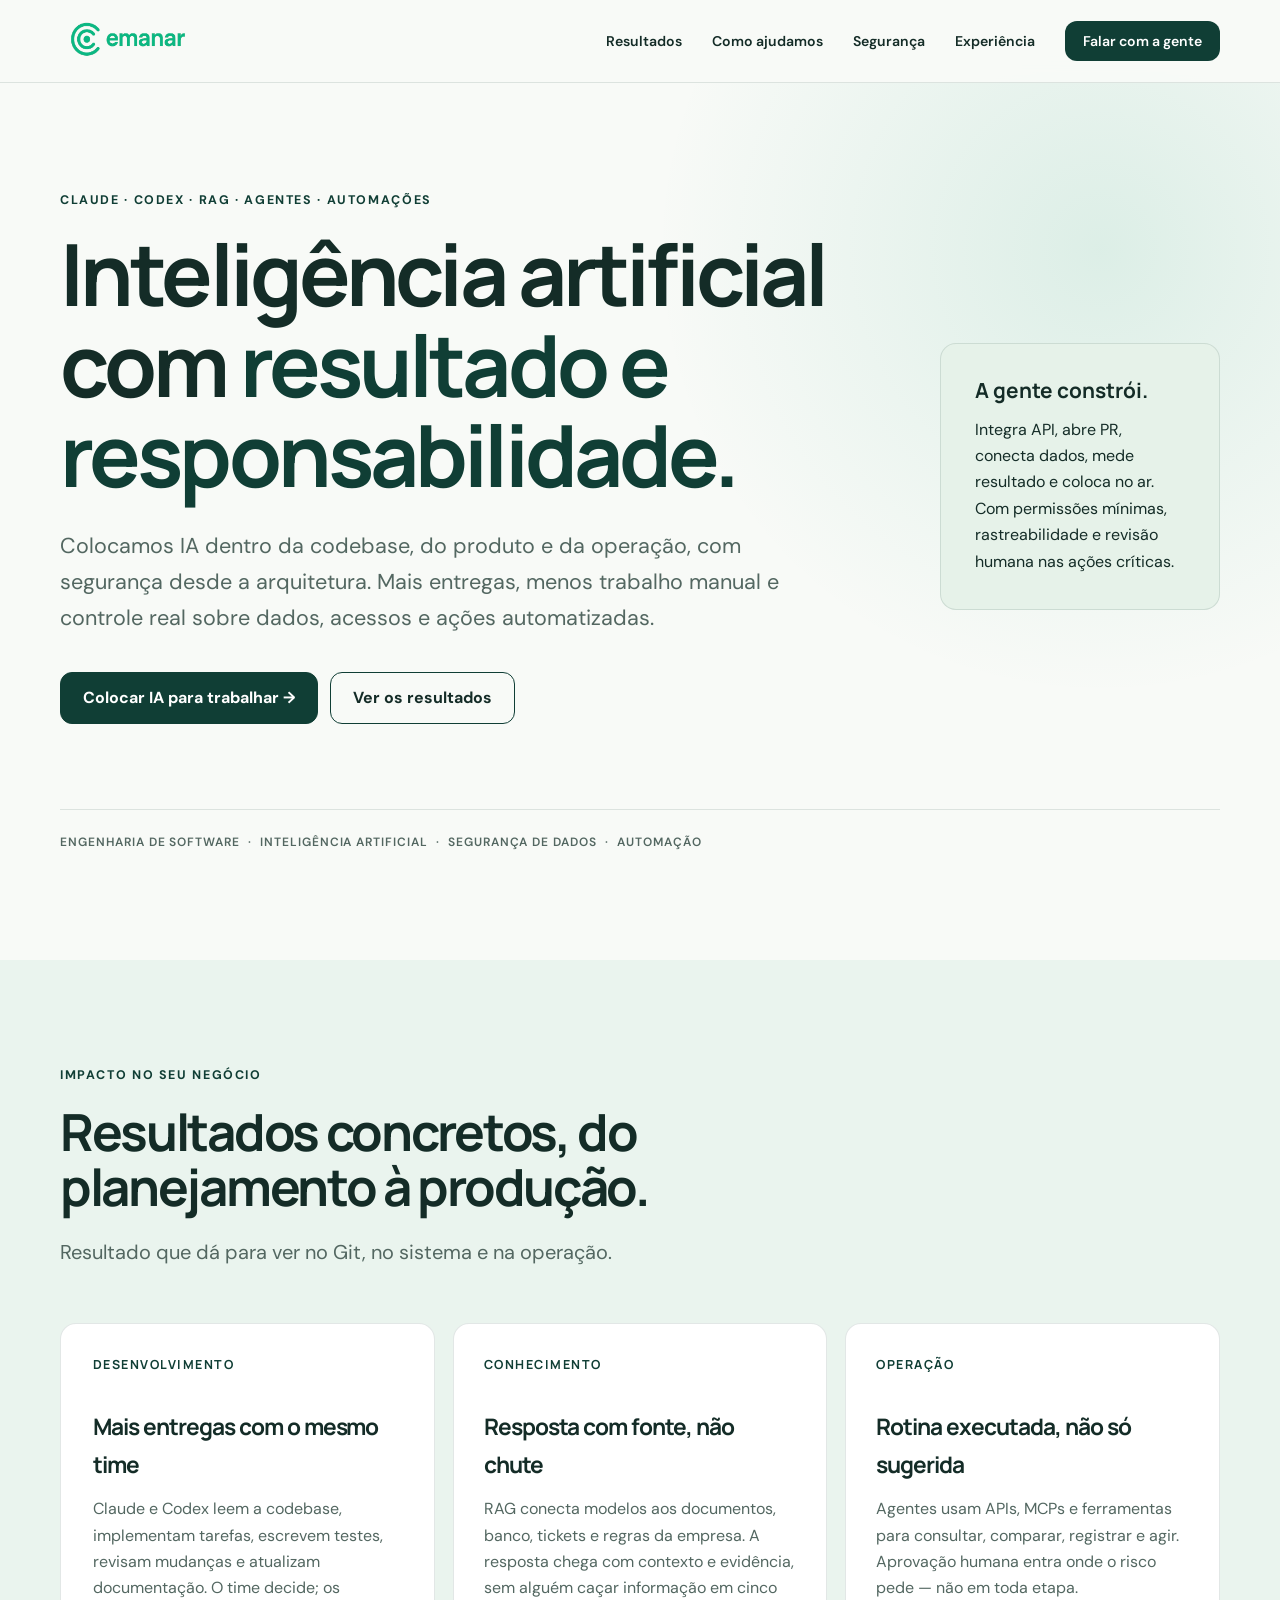
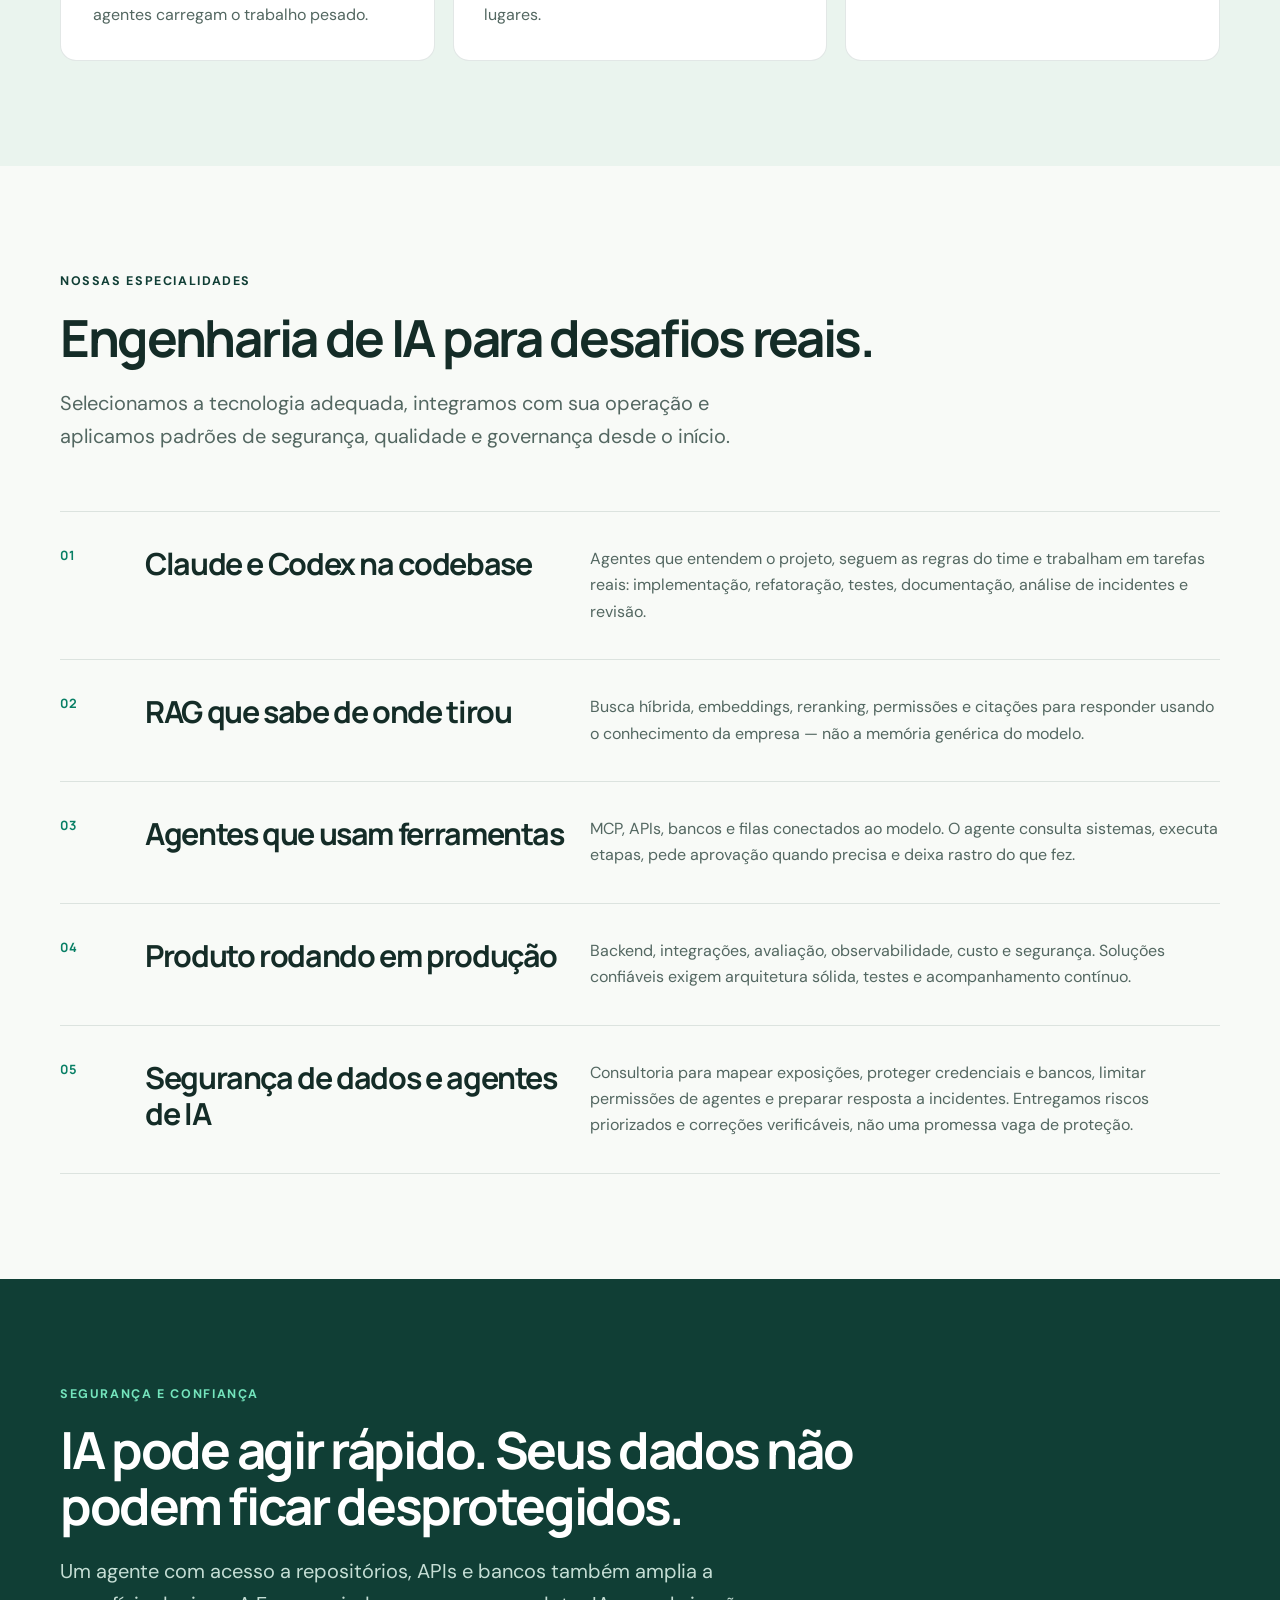
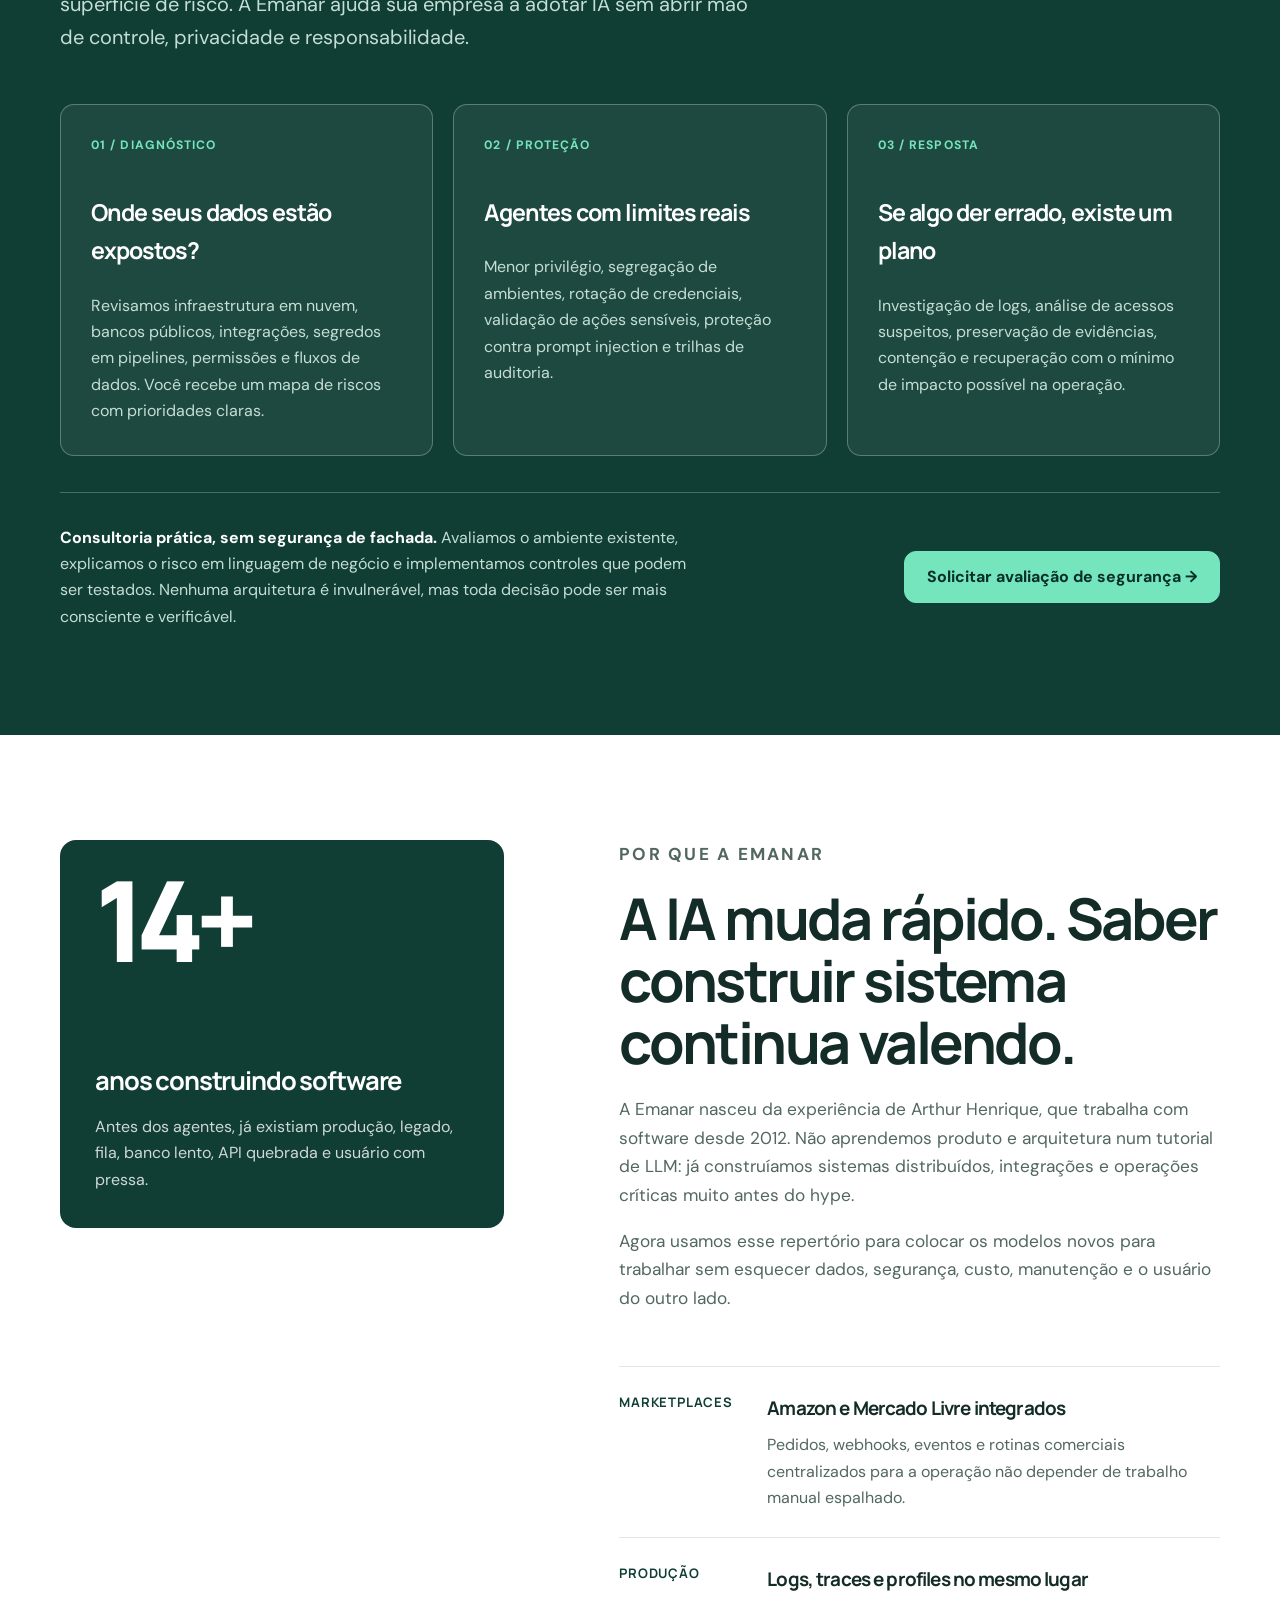
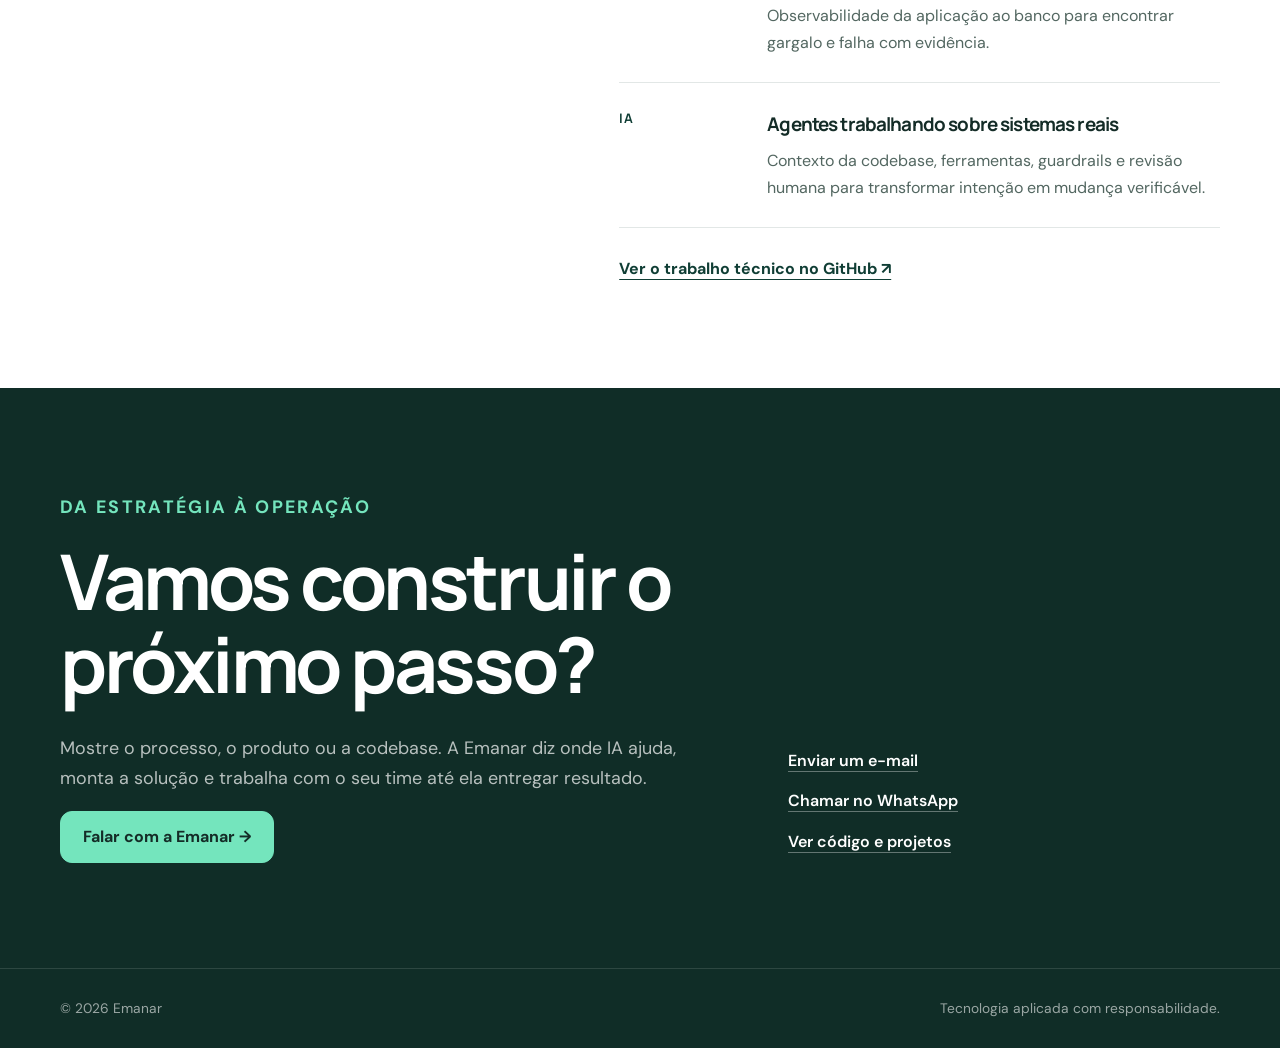
==== commit 403827a1: "style(site): professional copy and refined visual identity" ====
--- a/index.html
+++ b/index.html
@@ -3,14 +3,14 @@
 <head>
   <meta charset="utf-8">
   <meta name="viewport" content="width=device-width, initial-scale=1">
-  <title>Emanar — IA que entrega trabalho</title>
+  <title>Emanar — IA, engenharia e segurança</title>
   <meta name="description" content="IA aplicada a produtos e operações com engenharia, proteção de dados, segurança de agentes e consultoria para produção confiável.">
   <meta name="author" content="Arthur Henrique — Emanar">
   <meta name="robots" content="index, follow">
   <meta name="theme-color" content="#063b31">
   <meta property="og:type" content="website">
   <meta property="og:url" content="https://emanartech.com/">
-  <meta property="og:title" content="Emanar — IA que entrega trabalho">
+  <meta property="og:title" content="Emanar — IA, engenharia e segurança">
   <meta property="og:description" content="Claude, Codex, RAG e agentes colocados para funcionar no seu produto e na sua operação.">
   <meta property="og:image" content="https://emanartech.com/assets/emanar_logo.png">
   <meta name="twitter:card" content="summary_large_image">
@@ -36,19 +36,52 @@
     .reveal{opacity:0;transform:translateY(18px);transition:opacity .65s ease,transform .65s ease}.reveal.visible{opacity:1;transform:none}@media(prefers-reduced-motion:reduce){html{scroll-behavior:auto}.reveal{opacity:1;transform:none;transition:none}}
     @media(max-width:820px){.nav-links li:not(:last-child){display:none}.hero{min-height:auto;padding-top:135px}.hero-grid,.experience-grid,.contact-grid{grid-template-columns:1fr}.hero-note{max-width:480px;margin-top:18px}.ticker{margin-top:70px}.outcome-grid,.security-grid{grid-template-columns:1fr}.security-bottom{flex-direction:column;align-items:flex-start}.outcome,.outcome+.outcome{min-height:0;padding:28px;border:2px solid var(--ink)}.outcome-number{margin-bottom:28px}.service{grid-template-columns:45px 1fr}.service p{grid-column:2}.portrait-card{position:static}.process-grid{grid-template-columns:1fr 1fr}.step:nth-child(3){border-left:0}.step span{margin-bottom:30px}.contact-grid{gap:38px}}
     @media(max-width:520px){.wrap{width:min(calc(100% - 28px),var(--max))}.nav{height:68px}.brand img{width:118px}.nav-cta{padding:9px 13px;font-size:.82rem!important}.hero{padding:122px 0 72px}.hero h1{font-size:clamp(2.7rem,14vw,4rem)}.actions{display:grid}.button{width:100%}.outcomes,.services,.security,.experience,.process,.contact{padding:78px 0}.service{grid-template-columns:34px 1fr;gap:12px}.timeline-item{grid-template-columns:1fr;gap:8px}.process-grid{grid-template-columns:1fr}.step,.step+.step{padding:26px 0;border-left:0;border-bottom:1px solid var(--line)}.footer-row{flex-direction:column}}
+  
+    /* Identidade visual refinada: tipografia, respiro e hierarquia */
+    :root{--ink:#142c27;--ink-soft:#536761;--paper:#f8faf7;--white:#fff;--green:#087f65;--green-dark:#103e35;--green-wash:#eaf4ee;--yellow:#d8eee2;--line:rgba(16,62,53,.12);--max:1160px}
+    body{line-height:1.65}
+    h1,h2,h3{letter-spacing:-.045em}
+    .header{background:rgba(248,250,247,.96);border-color:var(--line);backdrop-filter:blur(16px)}
+    .nav{height:82px}
+    .nav-links a{font-size:.88rem}
+    .nav-cta,.button{border-radius:12px}
+    .hero{min-height:690px;padding:190px 0 95px;background:radial-gradient(circle at 86% 26%,rgba(21,154,112,.12),transparent 34%),var(--paper)}
+    .hero-grid{grid-template-columns:minmax(0,1.5fr) minmax(280px,.5fr);align-items:center;gap:65px}
+    .hero h1{max-width:850px;font-size:clamp(3.2rem,6.7vw,6.15rem);line-height:1.06}
+    .hero h1 em{color:var(--green-dark)}
+    .hero h1 em:after{height:5px;background:#b5e4c9;bottom:0;transform:none}
+    .hero-note,.outcome,.portrait-card{transform:none;box-shadow:none;border:1px solid var(--line);border-radius:16px}
+    .hero-note{padding:34px;background:#e6f2e9}
+    .hero-note strong{font-size:1.3rem}
+    .ticker{margin-top:85px;letter-spacing:.08em;font-size:.75rem}
+    .outcomes,.services,.security,.experience,.process,.contact{padding-top:105px;padding-bottom:105px}
+    .outcome-grid{gap:18px}
+    .outcome{background:white;min-height:270px;padding:32px}
+    .outcome:nth-child(2),.outcome:nth-child(3){transform:none}
+    .outcome-number{margin-bottom:35px;color:var(--green-dark)}
+    .service{grid-template-columns:60px minmax(220px,.8fr) minmax(300px,1.2fr);gap:25px}
+    .service-index{color:var(--green)}
+    .security{background:#103e35}
+    .security-card{border-radius:14px;background:rgba(255,255,255,.06)}
+    .portrait-card{background:var(--green-dark)}
+    .contact{background:#102d27}
+    footer{background:#102d27}
+    a:focus-visible{outline:3px solid #36b795;outline-offset:4px}
+    @media(max-width:820px){.hero-grid{grid-template-columns:1fr;gap:35px}.hero{min-height:auto;padding:145px 0 80px}.outcome-grid,.security-grid{grid-template-columns:1fr}.service{grid-template-columns:45px 1fr}.service p{grid-column:2}.security-bottom{flex-direction:column;align-items:flex-start}}
+    @media(max-width:520px){.nav{height:68px}.hero{padding:130px 0 72px}.hero h1{font-size:clamp(2.7rem,12vw,4rem)}.outcomes,.services,.security,.experience,.process,.contact{padding:75px 0}.hero-note{padding:25px}.service{grid-template-columns:34px 1fr;gap:12px}}
   </style>
 </head>
 <body>
   <header class="header" id="header"><nav class="nav wrap" aria-label="Navegação principal"><a class="brand" href="#inicio" aria-label="Emanar — início"><img src="./assets/emanar_logo.png" alt="Emanar"></a><ul class="nav-links"><li><a href="#resultados">Resultados</a></li><li><a href="#como-ajudamos">Como ajudamos</a></li><li><a href="#seguranca">Segurança</a></li><li><a href="#experiencia">Experiência</a></li><li><a class="nav-cta" href="#contato">Falar com a gente</a></li></ul></nav></header>
   <main>
-    <section class="hero" id="inicio"><div class="wrap"><p class="eyebrow">Claude · Codex · RAG · Agentes · Automações</p><div class="hero-grid"><div><h1>IA para entregar mais. Não para fazer <em>slide.</em></h1><p class="hero-copy">Colocamos IA dentro da codebase, do produto e da operação, com segurança desde a arquitetura. Mais entregas, menos trabalho manual e controle real sobre dados, acessos e ações automatizadas.</p><div class="actions"><a class="button primary" href="https://wa.me/5513996881745?text=Ol%C3%A1%2C%20equipe%20Emanar.%20Queremos%20colocar%20IA%20para%20funcionar." target="_blank" rel="noopener">Colocar IA para trabalhar →</a><a class="button secondary" href="#resultados">Ver os resultados</a></div></div><aside class="hero-note" aria-label="Nosso jeito de trabalhar"><strong>A gente constrói.</strong><p>Integra API, abre PR, conecta dados, mede resultado e coloca no ar. Com permissões mínimas, rastreabilidade e revisão humana nas ações críticas.</p></aside></div><p class="ticker">ANTHROPIC CLAUDE · OPENAI CODEX · RAG · MCP · AGENTES · LLMS · POSTGRES · APIS</p></div></section>
-    <section class="outcomes" id="resultados" aria-labelledby="ganhos-title"><div class="wrap"><p class="eyebrow">O que você ganha</p><h2 id="ganhos-title">Trabalho pronto. Não “inovação”.</h2><p class="lead">Resultado que dá para ver no Git, no sistema e na operação.</p><div class="outcome-grid"><article class="outcome reveal"><span class="outcome-number">DESENVOLVIMENTO</span><h3>Mais entregas com o mesmo time</h3><p>Claude e Codex leem a codebase, implementam tarefas, escrevem testes, revisam mudanças e atualizam documentação. O time decide; os agentes carregam o trabalho pesado.</p></article><article class="outcome reveal"><span class="outcome-number">CONHECIMENTO</span><h3>Resposta com fonte, não chute</h3><p>RAG conecta modelos aos documentos, banco, tickets e regras da empresa. A resposta chega com contexto e evidência, sem alguém caçar informação em cinco lugares.</p></article><article class="outcome reveal"><span class="outcome-number">OPERAÇÃO</span><h3>Rotina executada, não só sugerida</h3><p>Agentes usam APIs, MCPs e ferramentas para consultar, comparar, registrar e agir. Aprovação humana entra onde o risco pede — não em toda etapa.</p></article></div></div></section>
-    <section class="services" id="como-ajudamos" aria-labelledby="services-title"><div class="wrap"><p class="eyebrow">O que montamos</p><h2 id="services-title">Claude, Codex, RAG, agentes e toda essa putaria.</h2><p class="lead">A diferença é saber onde cada peça ajuda, como ligar tudo ao que já existe e como impedir que a demo vire uma bomba em produção.</p><div class="service-list"><article class="service reveal"><span class="service-index">01</span><h3>Claude e Codex na codebase</h3><p>Agentes que entendem o projeto, seguem as regras do time e trabalham em tarefas reais: implementação, refatoração, testes, documentação, análise de incidentes e revisão.</p></article><article class="service reveal"><span class="service-index">02</span><h3>RAG que sabe de onde tirou</h3><p>Busca híbrida, embeddings, reranking, permissões e citações para responder usando o conhecimento da empresa — não a memória genérica do modelo.</p></article><article class="service reveal"><span class="service-index">03</span><h3>Agentes que usam ferramentas</h3><p>MCP, APIs, bancos e filas conectados ao modelo. O agente consulta sistemas, executa etapas, pede aprovação quando precisa e deixa rastro do que fez.</p></article><article class="service reveal"><span class="service-index">04</span><h3>Produto rodando em produção</h3><p>Backend, integrações, avaliação, observabilidade, custo e segurança. Porque prompt bom sem sistema bom continua sendo só uma demo.</p></article><article class="service reveal"><span class="service-index">05</span><h3>Segurança de dados e agentes de IA</h3><p>Consultoria para mapear exposições, proteger credenciais e bancos, limitar permissões de agentes e preparar resposta a incidentes. Entregamos riscos priorizados e correções verificáveis, não uma promessa vaga de proteção.</p></article></div></div></section>
+    <section class="hero" id="inicio"><div class="wrap"><p class="eyebrow">Claude · Codex · RAG · Agentes · Automações</p><div class="hero-grid"><div><h1>Inteligência artificial com <em>resultado e responsabilidade.</em></h1><p class="hero-copy">Colocamos IA dentro da codebase, do produto e da operação, com segurança desde a arquitetura. Mais entregas, menos trabalho manual e controle real sobre dados, acessos e ações automatizadas.</p><div class="actions"><a class="button primary" href="https://wa.me/5513996881745?text=Ol%C3%A1%2C%20equipe%20Emanar.%20Queremos%20colocar%20IA%20para%20funcionar." target="_blank" rel="noopener">Colocar IA para trabalhar →</a><a class="button secondary" href="#resultados">Ver os resultados</a></div></div><aside class="hero-note" aria-label="Nosso jeito de trabalhar"><strong>A gente constrói.</strong><p>Integra API, abre PR, conecta dados, mede resultado e coloca no ar. Com permissões mínimas, rastreabilidade e revisão humana nas ações críticas.</p></aside></div><p class="ticker">ENGENHARIA DE SOFTWARE &nbsp;·&nbsp; INTELIGÊNCIA ARTIFICIAL &nbsp;·&nbsp; SEGURANÇA DE DADOS &nbsp;·&nbsp; AUTOMAÇÃO</p></div></section>
+    <section class="outcomes" id="resultados" aria-labelledby="ganhos-title"><div class="wrap"><p class="eyebrow">Impacto no seu negócio</p><h2 id="ganhos-title">Resultados concretos, do planejamento à produção.</h2><p class="lead">Resultado que dá para ver no Git, no sistema e na operação.</p><div class="outcome-grid"><article class="outcome reveal"><span class="outcome-number">DESENVOLVIMENTO</span><h3>Mais entregas com o mesmo time</h3><p>Claude e Codex leem a codebase, implementam tarefas, escrevem testes, revisam mudanças e atualizam documentação. O time decide; os agentes carregam o trabalho pesado.</p></article><article class="outcome reveal"><span class="outcome-number">CONHECIMENTO</span><h3>Resposta com fonte, não chute</h3><p>RAG conecta modelos aos documentos, banco, tickets e regras da empresa. A resposta chega com contexto e evidência, sem alguém caçar informação em cinco lugares.</p></article><article class="outcome reveal"><span class="outcome-number">OPERAÇÃO</span><h3>Rotina executada, não só sugerida</h3><p>Agentes usam APIs, MCPs e ferramentas para consultar, comparar, registrar e agir. Aprovação humana entra onde o risco pede — não em toda etapa.</p></article></div></div></section>
+    <section class="services" id="como-ajudamos" aria-labelledby="services-title"><div class="wrap"><p class="eyebrow">Nossas especialidades</p><h2 id="services-title">Engenharia de IA para desafios reais.</h2><p class="lead">Selecionamos a tecnologia adequada, integramos com sua operação e aplicamos padrões de segurança, qualidade e governança desde o início.</p><div class="service-list"><article class="service reveal"><span class="service-index">01</span><h3>Claude e Codex na codebase</h3><p>Agentes que entendem o projeto, seguem as regras do time e trabalham em tarefas reais: implementação, refatoração, testes, documentação, análise de incidentes e revisão.</p></article><article class="service reveal"><span class="service-index">02</span><h3>RAG que sabe de onde tirou</h3><p>Busca híbrida, embeddings, reranking, permissões e citações para responder usando o conhecimento da empresa — não a memória genérica do modelo.</p></article><article class="service reveal"><span class="service-index">03</span><h3>Agentes que usam ferramentas</h3><p>MCP, APIs, bancos e filas conectados ao modelo. O agente consulta sistemas, executa etapas, pede aprovação quando precisa e deixa rastro do que fez.</p></article><article class="service reveal"><span class="service-index">04</span><h3>Produto rodando em produção</h3><p>Backend, integrações, avaliação, observabilidade, custo e segurança. Soluções confiáveis exigem arquitetura sólida, testes e acompanhamento contínuo.</p></article><article class="service reveal"><span class="service-index">05</span><h3>Segurança de dados e agentes de IA</h3><p>Consultoria para mapear exposições, proteger credenciais e bancos, limitar permissões de agentes e preparar resposta a incidentes. Entregamos riscos priorizados e correções verificáveis, não uma promessa vaga de proteção.</p></article></div></div></section>
     <section class="security" id="seguranca" aria-labelledby="security-title"><div class="wrap"><p class="eyebrow">Segurança e confiança</p><h2 id="security-title">IA pode agir rápido. Seus dados não podem ficar desprotegidos.</h2><p class="lead">Um agente com acesso a repositórios, APIs e bancos também amplia a superfície de risco. A Emanar ajuda sua empresa a adotar IA sem abrir mão de controle, privacidade e responsabilidade.</p><div class="security-grid"><article class="security-card"><span>01 / DIAGNÓSTICO</span><h3>Onde seus dados estão expostos?</h3><p>Revisamos infraestrutura em nuvem, bancos públicos, integrações, segredos em pipelines, permissões e fluxos de dados. Você recebe um mapa de riscos com prioridades claras.</p></article><article class="security-card"><span>02 / PROTEÇÃO</span><h3>Agentes com limites reais</h3><p>Menor privilégio, segregação de ambientes, rotação de credenciais, validação de ações sensíveis, proteção contra prompt injection e trilhas de auditoria.</p></article><article class="security-card"><span>03 / RESPOSTA</span><h3>Se algo der errado, existe um plano</h3><p>Investigação de logs, análise de acessos suspeitos, preservação de evidências, contenção e recuperação com o mínimo de impacto possível na operação.</p></article></div><div class="security-bottom"><p><strong>Consultoria prática, sem segurança de fachada.</strong> Avaliamos o ambiente existente, explicamos o risco em linguagem de negócio e implementamos controles que podem ser testados. Nenhuma arquitetura é invulnerável, mas toda decisão pode ser mais consciente e verificável.</p><a class="button primary" href="https://wa.me/5513996881745?text=Ol%C3%A1%2C%20equipe%20Emanar.%20Quero%20avaliar%20a%20seguran%C3%A7a%20dos%20meus%20dados%20e%20agentes%20de%20IA." target="_blank" rel="noopener noreferrer">Solicitar avaliação de segurança →</a></div></div></section>
     <section class="experience" id="experiencia" aria-labelledby="experience-title"><div class="wrap experience-grid"><aside class="portrait-card reveal"><div class="portrait-mark">14+</div><h3>anos construindo software</h3><p>Antes dos agentes, já existiam produção, legado, fila, banco lento, API quebrada e usuário com pressa.</p></aside><div class="experience-copy"><p class="eyebrow">Por que a Emanar</p><h2 id="experience-title">A IA muda rápido. Saber construir sistema continua valendo.</h2><p>A Emanar nasceu da experiência de Arthur Henrique, que trabalha com software desde 2012. Não aprendemos produto e arquitetura num tutorial de LLM: já construíamos sistemas distribuídos, integrações e operações críticas muito antes do hype.</p><p>Agora usamos esse repertório para colocar os modelos novos para trabalhar sem esquecer dados, segurança, custo, manutenção e o usuário do outro lado.</p><div class="timeline"><article class="timeline-item"><strong>Marketplaces</strong><div><h3>Amazon e Mercado Livre integrados</h3><p>Pedidos, webhooks, eventos e rotinas comerciais centralizados para a operação não depender de trabalho manual espalhado.</p></div></article><article class="timeline-item"><strong>Produção</strong><div><h3>Logs, traces e profiles no mesmo lugar</h3><p>Observabilidade da aplicação ao banco para encontrar gargalo e falha com evidência.</p></div></article><article class="timeline-item"><strong>IA</strong><div><h3>Agentes trabalhando sobre sistemas reais</h3><p>Contexto da codebase, ferramentas, guardrails e revisão humana para transformar intenção em mudança verificável.</p></div></article></div><a class="inline-link" href="https://github.com/arthurhenrique" target="_blank" rel="noopener">Ver o trabalho técnico no GitHub ↗</a></div></div></section>
-    <section class="contact" id="contato" aria-labelledby="contact-title"><div class="wrap contact-grid"><div><p class="eyebrow" style="color:#74e5bd">Chega de prova de conceito abandonada</p><h2 id="contact-title">Quer colocar isso para funcionar?</h2><p>Mostre o processo, o produto ou a codebase. A Emanar diz onde IA ajuda, monta a solução e trabalha com o seu time até ela entregar resultado.</p><a class="button" href="https://wa.me/5513996881745?text=Ol%C3%A1%2C%20equipe%20Emanar.%20Queremos%20colocar%20IA%20para%20funcionar." target="_blank" rel="noopener">Falar com a Emanar →</a></div><div class="contact-links"><a href="mailto:arthur393@gmail.com">Enviar um e-mail</a><a href="https://wa.me/5513996881745" target="_blank" rel="noopener">Chamar no WhatsApp</a><a href="https://github.com/arthurhenrique" target="_blank" rel="noopener">Ver código e projetos</a></div></div></section>
+    <section class="contact" id="contato" aria-labelledby="contact-title"><div class="wrap contact-grid"><div><p class="eyebrow" style="color:#74e5bd">Da estratégia à operação</p><h2 id="contact-title">Vamos construir o próximo passo?</h2><p>Mostre o processo, o produto ou a codebase. A Emanar diz onde IA ajuda, monta a solução e trabalha com o seu time até ela entregar resultado.</p><a class="button" href="https://wa.me/5513996881745?text=Ol%C3%A1%2C%20equipe%20Emanar.%20Queremos%20colocar%20IA%20para%20funcionar." target="_blank" rel="noopener">Falar com a Emanar →</a></div><div class="contact-links"><a href="mailto:arthur393@gmail.com">Enviar um e-mail</a><a href="https://wa.me/5513996881745" target="_blank" rel="noopener">Chamar no WhatsApp</a><a href="https://github.com/arthurhenrique" target="_blank" rel="noopener">Ver código e projetos</a></div></div></section>
   </main>
-  <footer><div class="wrap footer-row"><span>© <span id="year"></span> Emanar</span><span>Problemas reais. Sistemas que funcionam.</span></div></footer>
+  <footer><div class="wrap footer-row"><span>© <span id="year"></span> Emanar</span><span>Tecnologia aplicada com responsabilidade.</span></div></footer>
   <script>
     document.getElementById('year').textContent=new Date().getFullYear();const header=document.getElementById('header');const updateHeader=()=>header.classList.toggle('scrolled',window.scrollY>18);updateHeader();window.addEventListener('scroll',updateHeader,{passive:true});const items=document.querySelectorAll('.reveal');if('IntersectionObserver'in window&&!window.matchMedia('(prefers-reduced-motion: reduce)').matches){const observer=new IntersectionObserver(entries=>{entries.forEach(entry=>{if(entry.isIntersecting){entry.target.classList.add('visible');observer.unobserve(entry.target)}})},{threshold:.12});items.forEach(item=>observer.observe(item))}else{items.forEach(item=>item.classList.add('visible'))}
   </script>
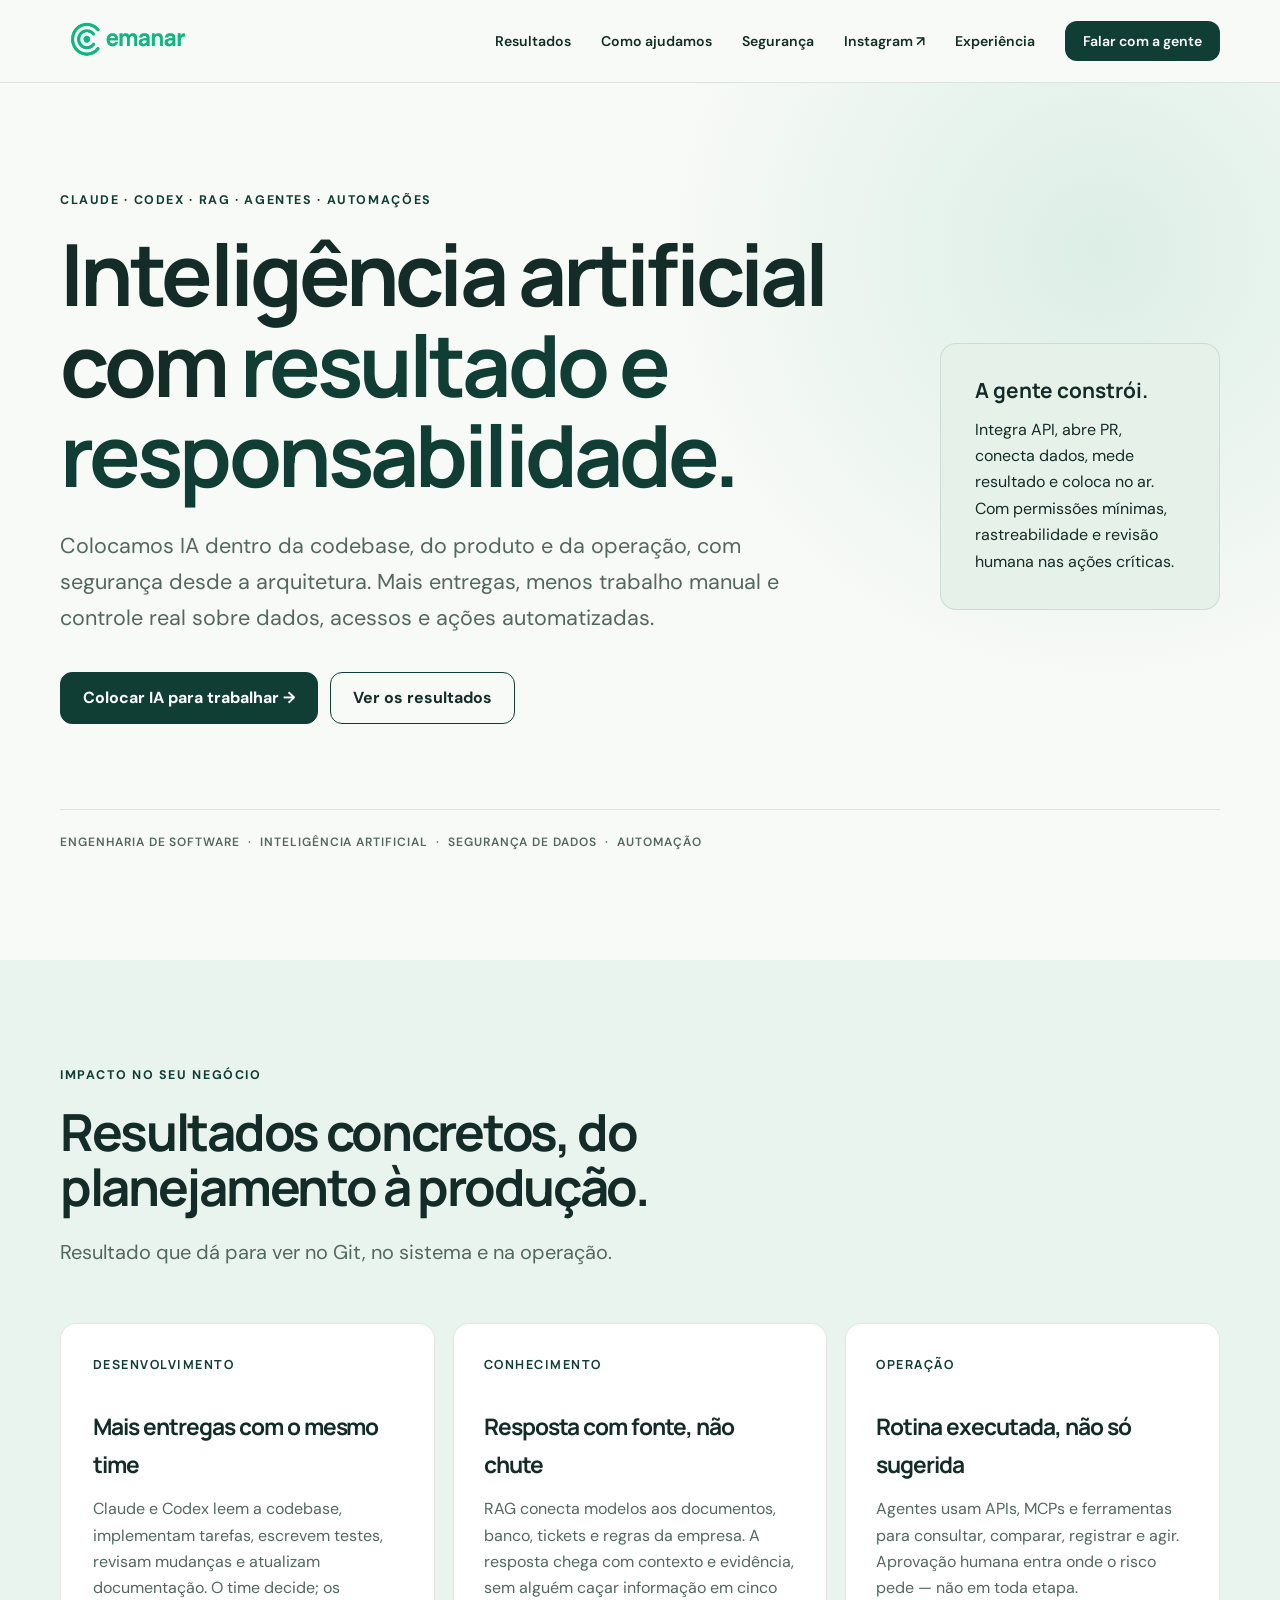
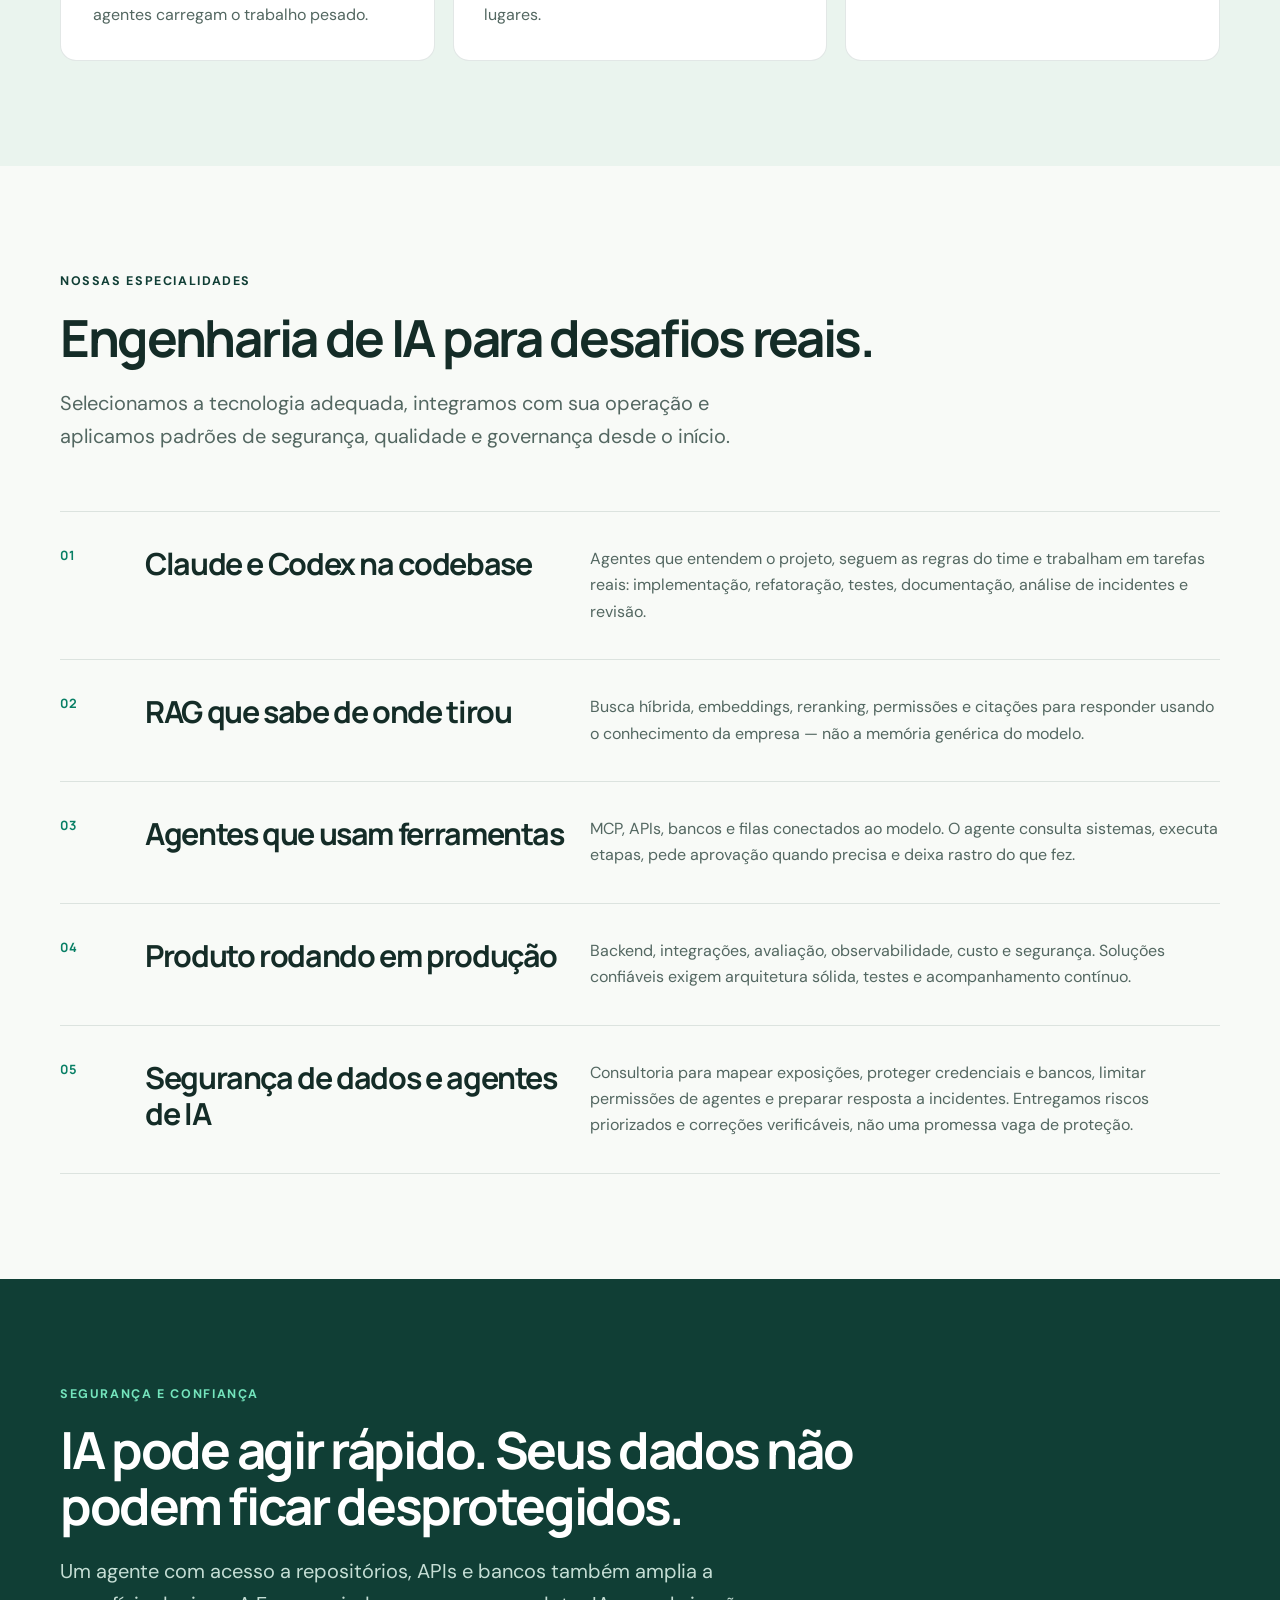
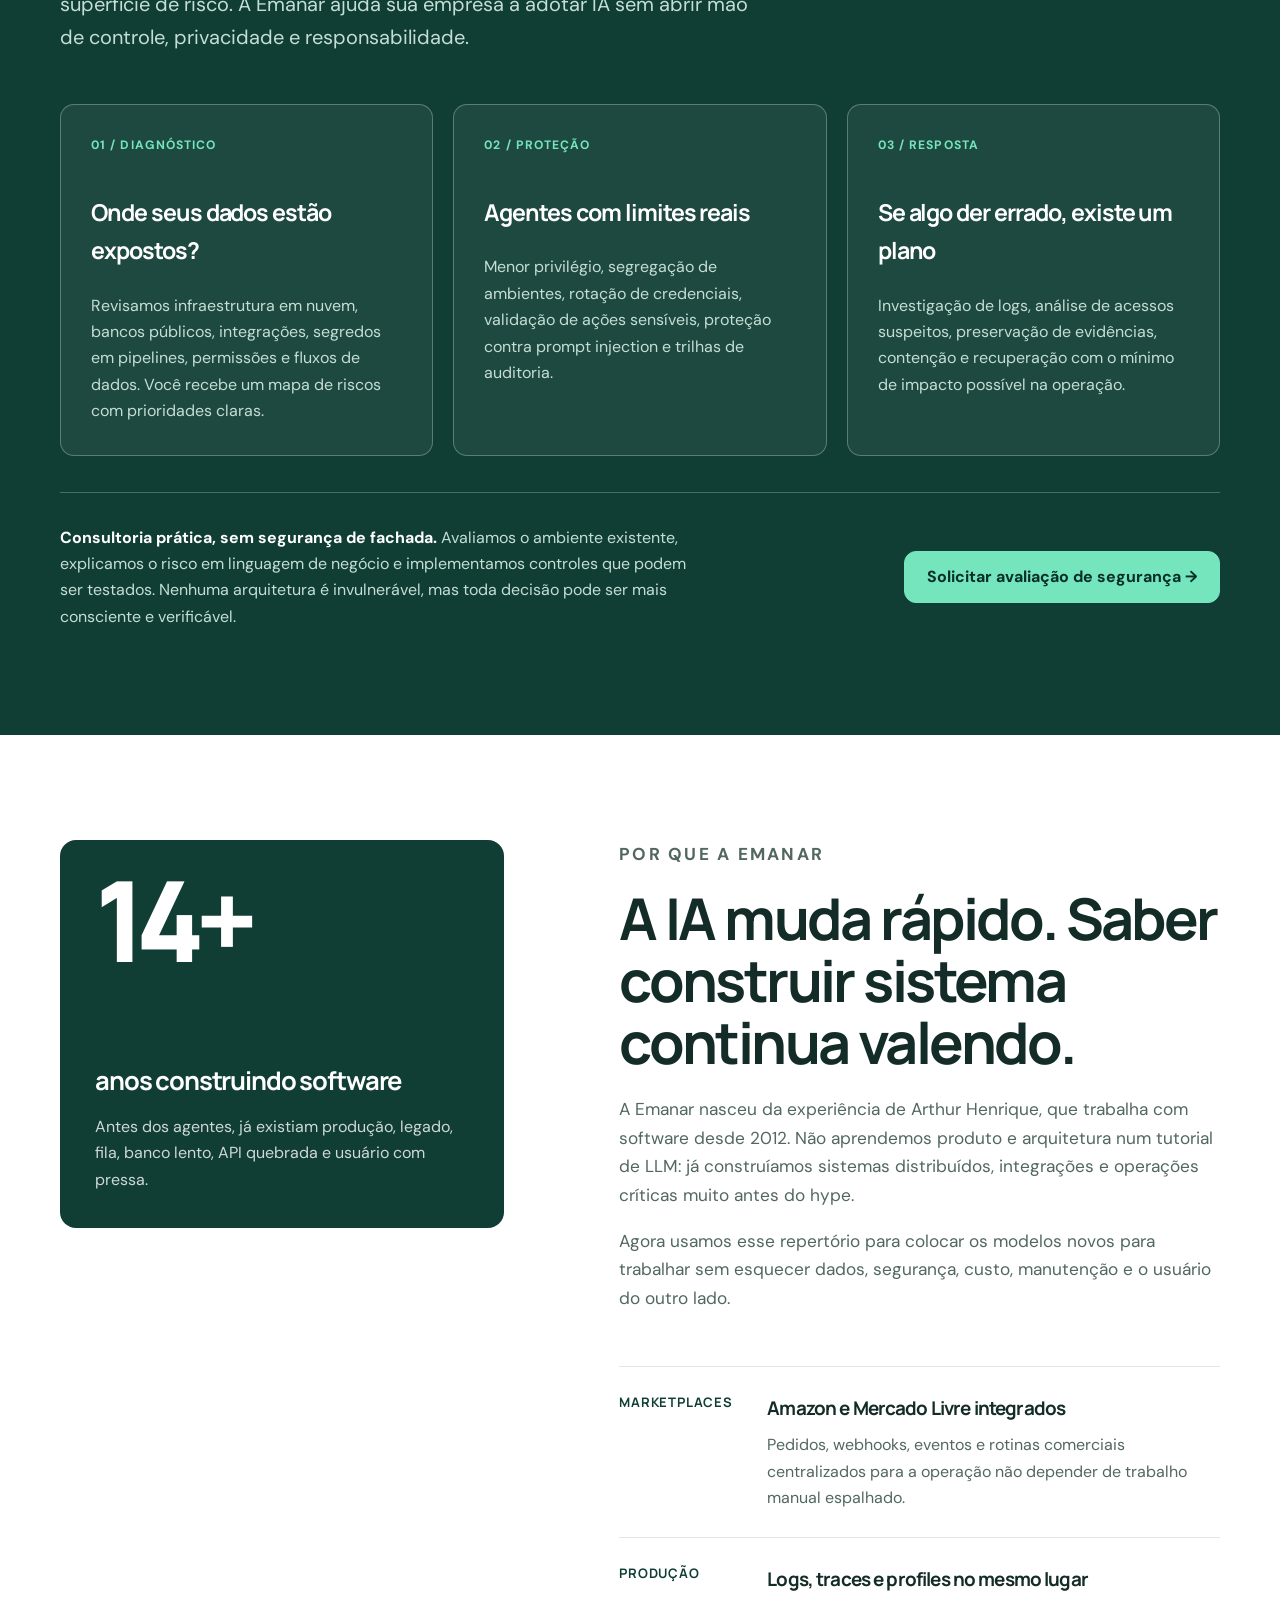
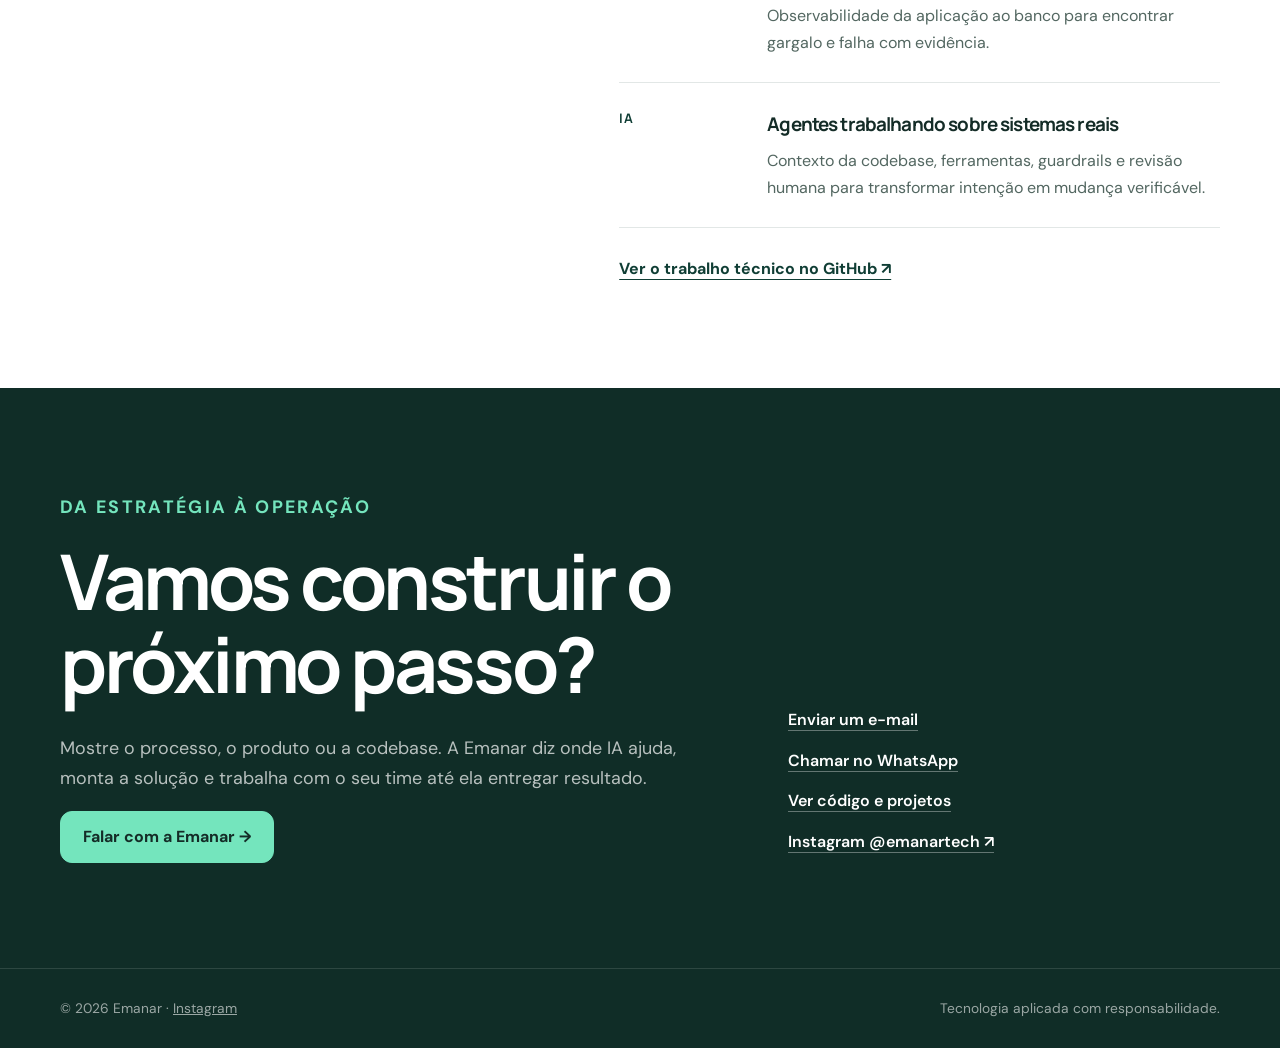
==== commit 55d472cb: "feat(site): link Emanar Instagram in navigation contact and footer" ====
--- a/index.html
+++ b/index.html
@@ -72,16 +72,16 @@
   </style>
 </head>
 <body>
-  <header class="header" id="header"><nav class="nav wrap" aria-label="Navegação principal"><a class="brand" href="#inicio" aria-label="Emanar — início"><img src="./assets/emanar_logo.png" alt="Emanar"></a><ul class="nav-links"><li><a href="#resultados">Resultados</a></li><li><a href="#como-ajudamos">Como ajudamos</a></li><li><a href="#seguranca">Segurança</a></li><li><a href="#experiencia">Experiência</a></li><li><a class="nav-cta" href="#contato">Falar com a gente</a></li></ul></nav></header>
+  <header class="header" id="header"><nav class="nav wrap" aria-label="Navegação principal"><a class="brand" href="#inicio" aria-label="Emanar — início"><img src="./assets/emanar_logo.png" alt="Emanar"></a><ul class="nav-links"><li><a href="#resultados">Resultados</a></li><li><a href="#como-ajudamos">Como ajudamos</a></li><li><a href="#seguranca">Segurança</a></li><li><a href="https://www.instagram.com/emanartech/" target="_blank" rel="noopener noreferrer">Instagram ↗</a></li><li><a href="#experiencia">Experiência</a></li><li><a class="nav-cta" href="#contato">Falar com a gente</a></li></ul></nav></header>
   <main>
     <section class="hero" id="inicio"><div class="wrap"><p class="eyebrow">Claude · Codex · RAG · Agentes · Automações</p><div class="hero-grid"><div><h1>Inteligência artificial com <em>resultado e responsabilidade.</em></h1><p class="hero-copy">Colocamos IA dentro da codebase, do produto e da operação, com segurança desde a arquitetura. Mais entregas, menos trabalho manual e controle real sobre dados, acessos e ações automatizadas.</p><div class="actions"><a class="button primary" href="https://wa.me/5513996881745?text=Ol%C3%A1%2C%20equipe%20Emanar.%20Queremos%20colocar%20IA%20para%20funcionar." target="_blank" rel="noopener">Colocar IA para trabalhar →</a><a class="button secondary" href="#resultados">Ver os resultados</a></div></div><aside class="hero-note" aria-label="Nosso jeito de trabalhar"><strong>A gente constrói.</strong><p>Integra API, abre PR, conecta dados, mede resultado e coloca no ar. Com permissões mínimas, rastreabilidade e revisão humana nas ações críticas.</p></aside></div><p class="ticker">ENGENHARIA DE SOFTWARE &nbsp;·&nbsp; INTELIGÊNCIA ARTIFICIAL &nbsp;·&nbsp; SEGURANÇA DE DADOS &nbsp;·&nbsp; AUTOMAÇÃO</p></div></section>
     <section class="outcomes" id="resultados" aria-labelledby="ganhos-title"><div class="wrap"><p class="eyebrow">Impacto no seu negócio</p><h2 id="ganhos-title">Resultados concretos, do planejamento à produção.</h2><p class="lead">Resultado que dá para ver no Git, no sistema e na operação.</p><div class="outcome-grid"><article class="outcome reveal"><span class="outcome-number">DESENVOLVIMENTO</span><h3>Mais entregas com o mesmo time</h3><p>Claude e Codex leem a codebase, implementam tarefas, escrevem testes, revisam mudanças e atualizam documentação. O time decide; os agentes carregam o trabalho pesado.</p></article><article class="outcome reveal"><span class="outcome-number">CONHECIMENTO</span><h3>Resposta com fonte, não chute</h3><p>RAG conecta modelos aos documentos, banco, tickets e regras da empresa. A resposta chega com contexto e evidência, sem alguém caçar informação em cinco lugares.</p></article><article class="outcome reveal"><span class="outcome-number">OPERAÇÃO</span><h3>Rotina executada, não só sugerida</h3><p>Agentes usam APIs, MCPs e ferramentas para consultar, comparar, registrar e agir. Aprovação humana entra onde o risco pede — não em toda etapa.</p></article></div></div></section>
     <section class="services" id="como-ajudamos" aria-labelledby="services-title"><div class="wrap"><p class="eyebrow">Nossas especialidades</p><h2 id="services-title">Engenharia de IA para desafios reais.</h2><p class="lead">Selecionamos a tecnologia adequada, integramos com sua operação e aplicamos padrões de segurança, qualidade e governança desde o início.</p><div class="service-list"><article class="service reveal"><span class="service-index">01</span><h3>Claude e Codex na codebase</h3><p>Agentes que entendem o projeto, seguem as regras do time e trabalham em tarefas reais: implementação, refatoração, testes, documentação, análise de incidentes e revisão.</p></article><article class="service reveal"><span class="service-index">02</span><h3>RAG que sabe de onde tirou</h3><p>Busca híbrida, embeddings, reranking, permissões e citações para responder usando o conhecimento da empresa — não a memória genérica do modelo.</p></article><article class="service reveal"><span class="service-index">03</span><h3>Agentes que usam ferramentas</h3><p>MCP, APIs, bancos e filas conectados ao modelo. O agente consulta sistemas, executa etapas, pede aprovação quando precisa e deixa rastro do que fez.</p></article><article class="service reveal"><span class="service-index">04</span><h3>Produto rodando em produção</h3><p>Backend, integrações, avaliação, observabilidade, custo e segurança. Soluções confiáveis exigem arquitetura sólida, testes e acompanhamento contínuo.</p></article><article class="service reveal"><span class="service-index">05</span><h3>Segurança de dados e agentes de IA</h3><p>Consultoria para mapear exposições, proteger credenciais e bancos, limitar permissões de agentes e preparar resposta a incidentes. Entregamos riscos priorizados e correções verificáveis, não uma promessa vaga de proteção.</p></article></div></div></section>
     <section class="security" id="seguranca" aria-labelledby="security-title"><div class="wrap"><p class="eyebrow">Segurança e confiança</p><h2 id="security-title">IA pode agir rápido. Seus dados não podem ficar desprotegidos.</h2><p class="lead">Um agente com acesso a repositórios, APIs e bancos também amplia a superfície de risco. A Emanar ajuda sua empresa a adotar IA sem abrir mão de controle, privacidade e responsabilidade.</p><div class="security-grid"><article class="security-card"><span>01 / DIAGNÓSTICO</span><h3>Onde seus dados estão expostos?</h3><p>Revisamos infraestrutura em nuvem, bancos públicos, integrações, segredos em pipelines, permissões e fluxos de dados. Você recebe um mapa de riscos com prioridades claras.</p></article><article class="security-card"><span>02 / PROTEÇÃO</span><h3>Agentes com limites reais</h3><p>Menor privilégio, segregação de ambientes, rotação de credenciais, validação de ações sensíveis, proteção contra prompt injection e trilhas de auditoria.</p></article><article class="security-card"><span>03 / RESPOSTA</span><h3>Se algo der errado, existe um plano</h3><p>Investigação de logs, análise de acessos suspeitos, preservação de evidências, contenção e recuperação com o mínimo de impacto possível na operação.</p></article></div><div class="security-bottom"><p><strong>Consultoria prática, sem segurança de fachada.</strong> Avaliamos o ambiente existente, explicamos o risco em linguagem de negócio e implementamos controles que podem ser testados. Nenhuma arquitetura é invulnerável, mas toda decisão pode ser mais consciente e verificável.</p><a class="button primary" href="https://wa.me/5513996881745?text=Ol%C3%A1%2C%20equipe%20Emanar.%20Quero%20avaliar%20a%20seguran%C3%A7a%20dos%20meus%20dados%20e%20agentes%20de%20IA." target="_blank" rel="noopener noreferrer">Solicitar avaliação de segurança →</a></div></div></section>
     <section class="experience" id="experiencia" aria-labelledby="experience-title"><div class="wrap experience-grid"><aside class="portrait-card reveal"><div class="portrait-mark">14+</div><h3>anos construindo software</h3><p>Antes dos agentes, já existiam produção, legado, fila, banco lento, API quebrada e usuário com pressa.</p></aside><div class="experience-copy"><p class="eyebrow">Por que a Emanar</p><h2 id="experience-title">A IA muda rápido. Saber construir sistema continua valendo.</h2><p>A Emanar nasceu da experiência de Arthur Henrique, que trabalha com software desde 2012. Não aprendemos produto e arquitetura num tutorial de LLM: já construíamos sistemas distribuídos, integrações e operações críticas muito antes do hype.</p><p>Agora usamos esse repertório para colocar os modelos novos para trabalhar sem esquecer dados, segurança, custo, manutenção e o usuário do outro lado.</p><div class="timeline"><article class="timeline-item"><strong>Marketplaces</strong><div><h3>Amazon e Mercado Livre integrados</h3><p>Pedidos, webhooks, eventos e rotinas comerciais centralizados para a operação não depender de trabalho manual espalhado.</p></div></article><article class="timeline-item"><strong>Produção</strong><div><h3>Logs, traces e profiles no mesmo lugar</h3><p>Observabilidade da aplicação ao banco para encontrar gargalo e falha com evidência.</p></div></article><article class="timeline-item"><strong>IA</strong><div><h3>Agentes trabalhando sobre sistemas reais</h3><p>Contexto da codebase, ferramentas, guardrails e revisão humana para transformar intenção em mudança verificável.</p></div></article></div><a class="inline-link" href="https://github.com/arthurhenrique" target="_blank" rel="noopener">Ver o trabalho técnico no GitHub ↗</a></div></div></section>
-    <section class="contact" id="contato" aria-labelledby="contact-title"><div class="wrap contact-grid"><div><p class="eyebrow" style="color:#74e5bd">Da estratégia à operação</p><h2 id="contact-title">Vamos construir o próximo passo?</h2><p>Mostre o processo, o produto ou a codebase. A Emanar diz onde IA ajuda, monta a solução e trabalha com o seu time até ela entregar resultado.</p><a class="button" href="https://wa.me/5513996881745?text=Ol%C3%A1%2C%20equipe%20Emanar.%20Queremos%20colocar%20IA%20para%20funcionar." target="_blank" rel="noopener">Falar com a Emanar →</a></div><div class="contact-links"><a href="mailto:arthur393@gmail.com">Enviar um e-mail</a><a href="https://wa.me/5513996881745" target="_blank" rel="noopener">Chamar no WhatsApp</a><a href="https://github.com/arthurhenrique" target="_blank" rel="noopener">Ver código e projetos</a></div></div></section>
+    <section class="contact" id="contato" aria-labelledby="contact-title"><div class="wrap contact-grid"><div><p class="eyebrow" style="color:#74e5bd">Da estratégia à operação</p><h2 id="contact-title">Vamos construir o próximo passo?</h2><p>Mostre o processo, o produto ou a codebase. A Emanar diz onde IA ajuda, monta a solução e trabalha com o seu time até ela entregar resultado.</p><a class="button" href="https://wa.me/5513996881745?text=Ol%C3%A1%2C%20equipe%20Emanar.%20Queremos%20colocar%20IA%20para%20funcionar." target="_blank" rel="noopener">Falar com a Emanar →</a></div><div class="contact-links"><a href="mailto:arthur393@gmail.com">Enviar um e-mail</a><a href="https://wa.me/5513996881745" target="_blank" rel="noopener">Chamar no WhatsApp</a><a href="https://github.com/arthurhenrique" target="_blank" rel="noopener">Ver código e projetos</a><a href="https://www.instagram.com/emanartech/" target="_blank" rel="noopener noreferrer">Instagram @emanartech ↗</a></div></div></section>
   </main>
-  <footer><div class="wrap footer-row"><span>© <span id="year"></span> Emanar</span><span>Tecnologia aplicada com responsabilidade.</span></div></footer>
+  <footer><div class="wrap footer-row"><span>© <span id="year"></span> Emanar · <a href="https://www.instagram.com/emanartech/" target="_blank" rel="noopener noreferrer">Instagram</a></span><span>Tecnologia aplicada com responsabilidade.</span></div></footer>
   <script>
     document.getElementById('year').textContent=new Date().getFullYear();const header=document.getElementById('header');const updateHeader=()=>header.classList.toggle('scrolled',window.scrollY>18);updateHeader();window.addEventListener('scroll',updateHeader,{passive:true});const items=document.querySelectorAll('.reveal');if('IntersectionObserver'in window&&!window.matchMedia('(prefers-reduced-motion: reduce)').matches){const observer=new IntersectionObserver(entries=>{entries.forEach(entry=>{if(entry.isIntersecting){entry.target.classList.add('visible');observer.unobserve(entry.target)}})},{threshold:.12});items.forEach(item=>observer.observe(item))}else{items.forEach(item=>item.classList.add('visible'))}
   </script>
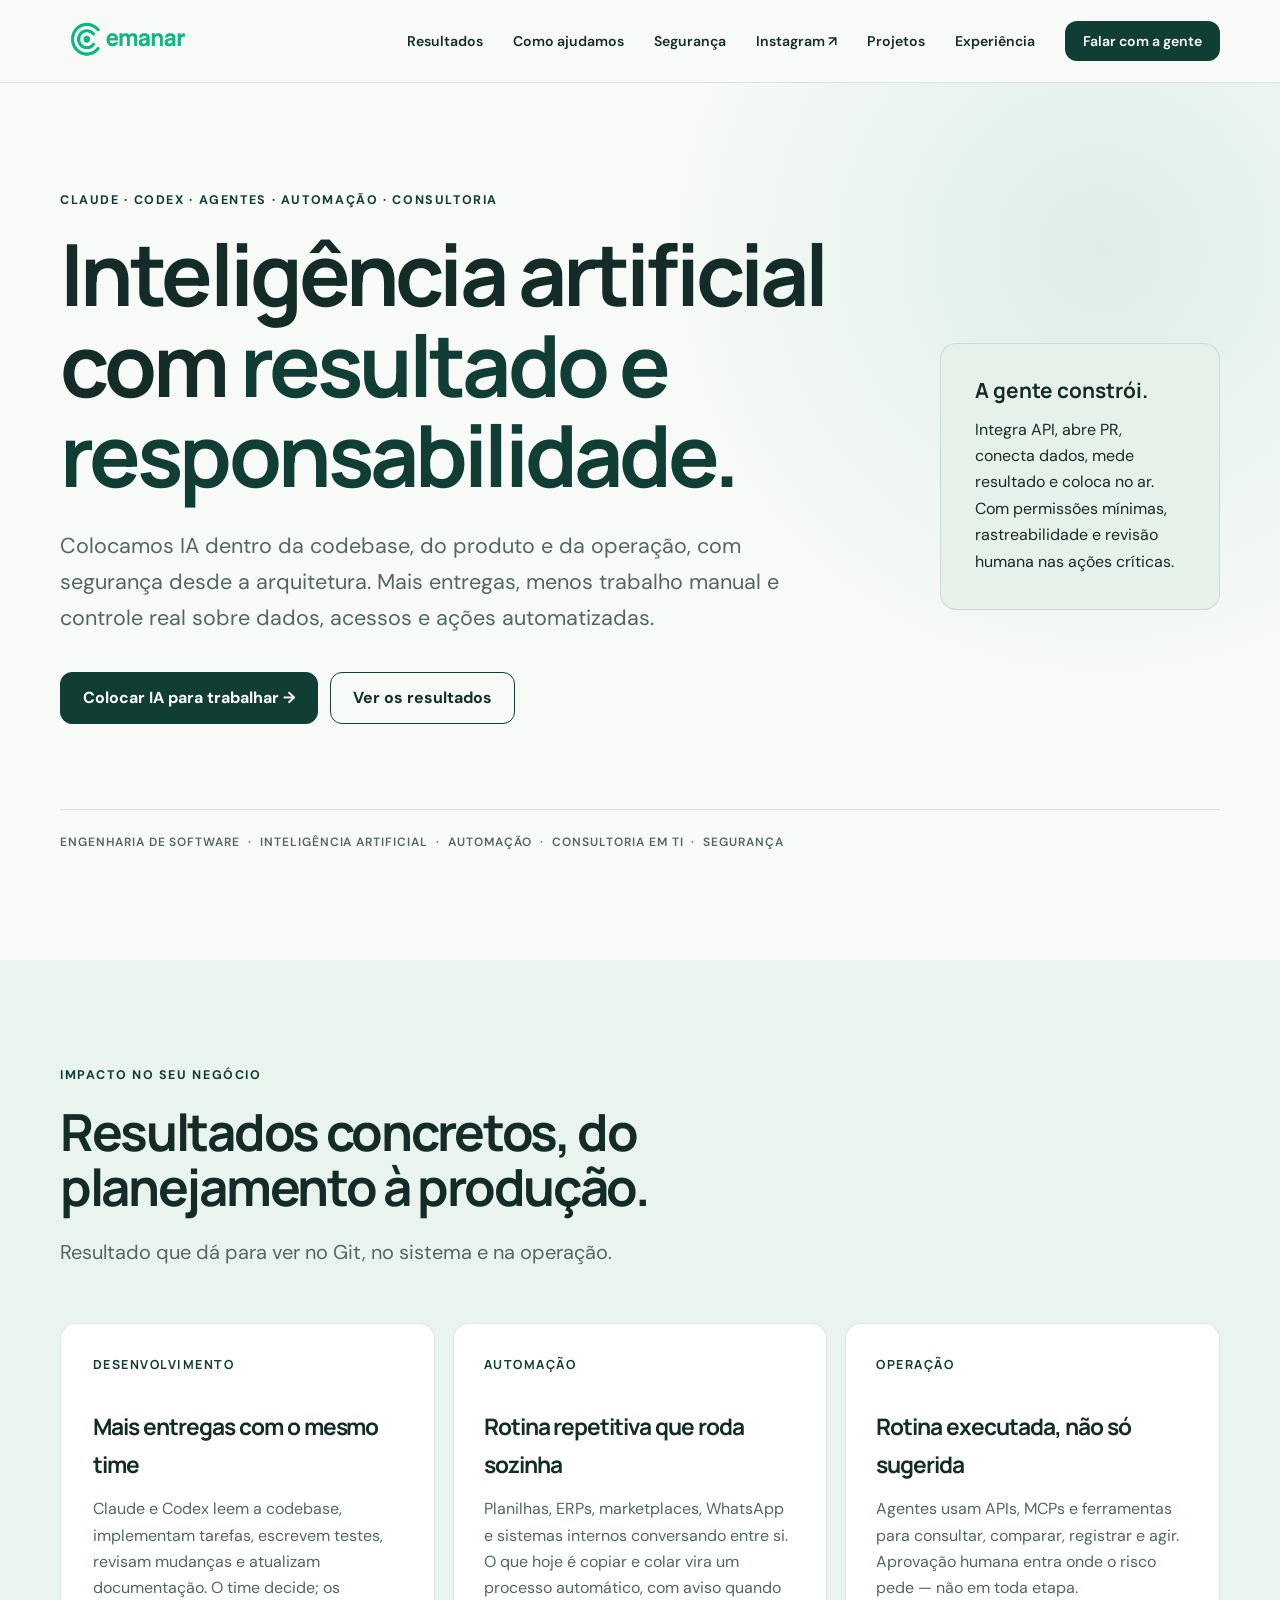
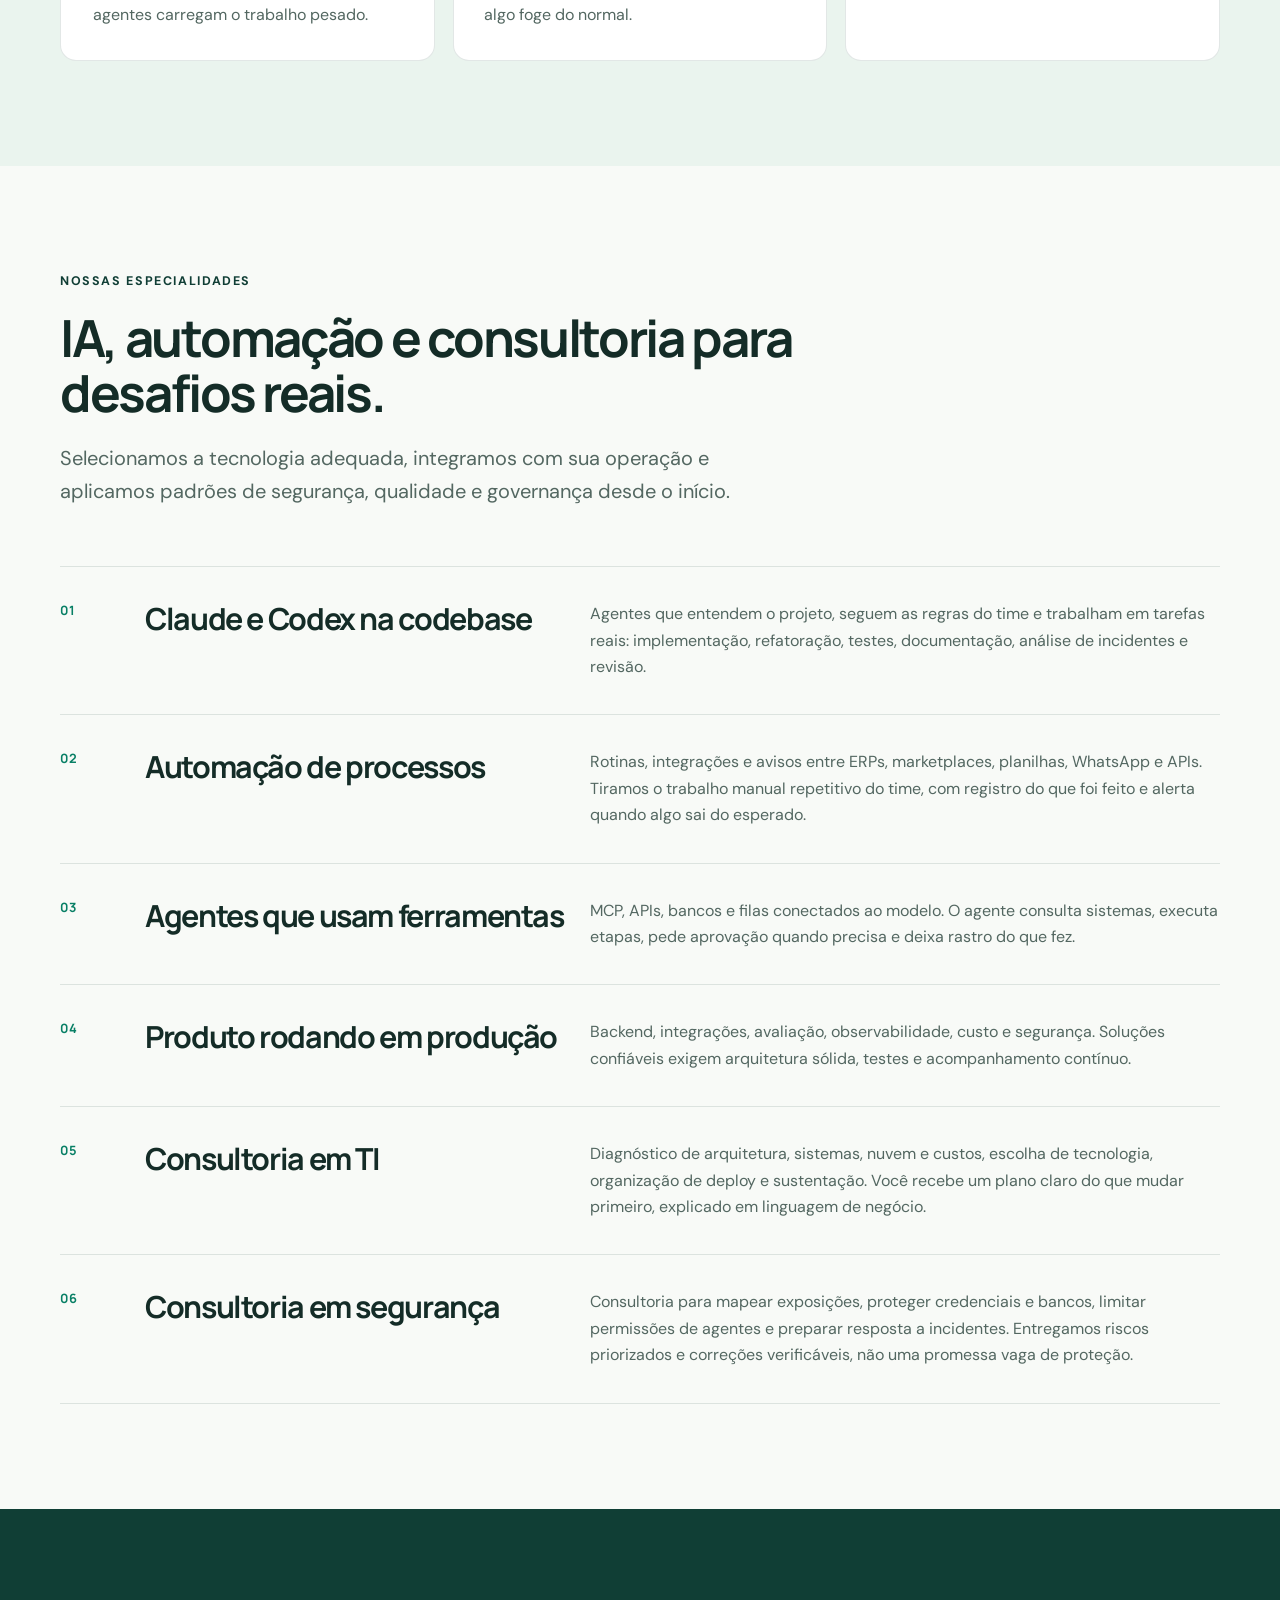
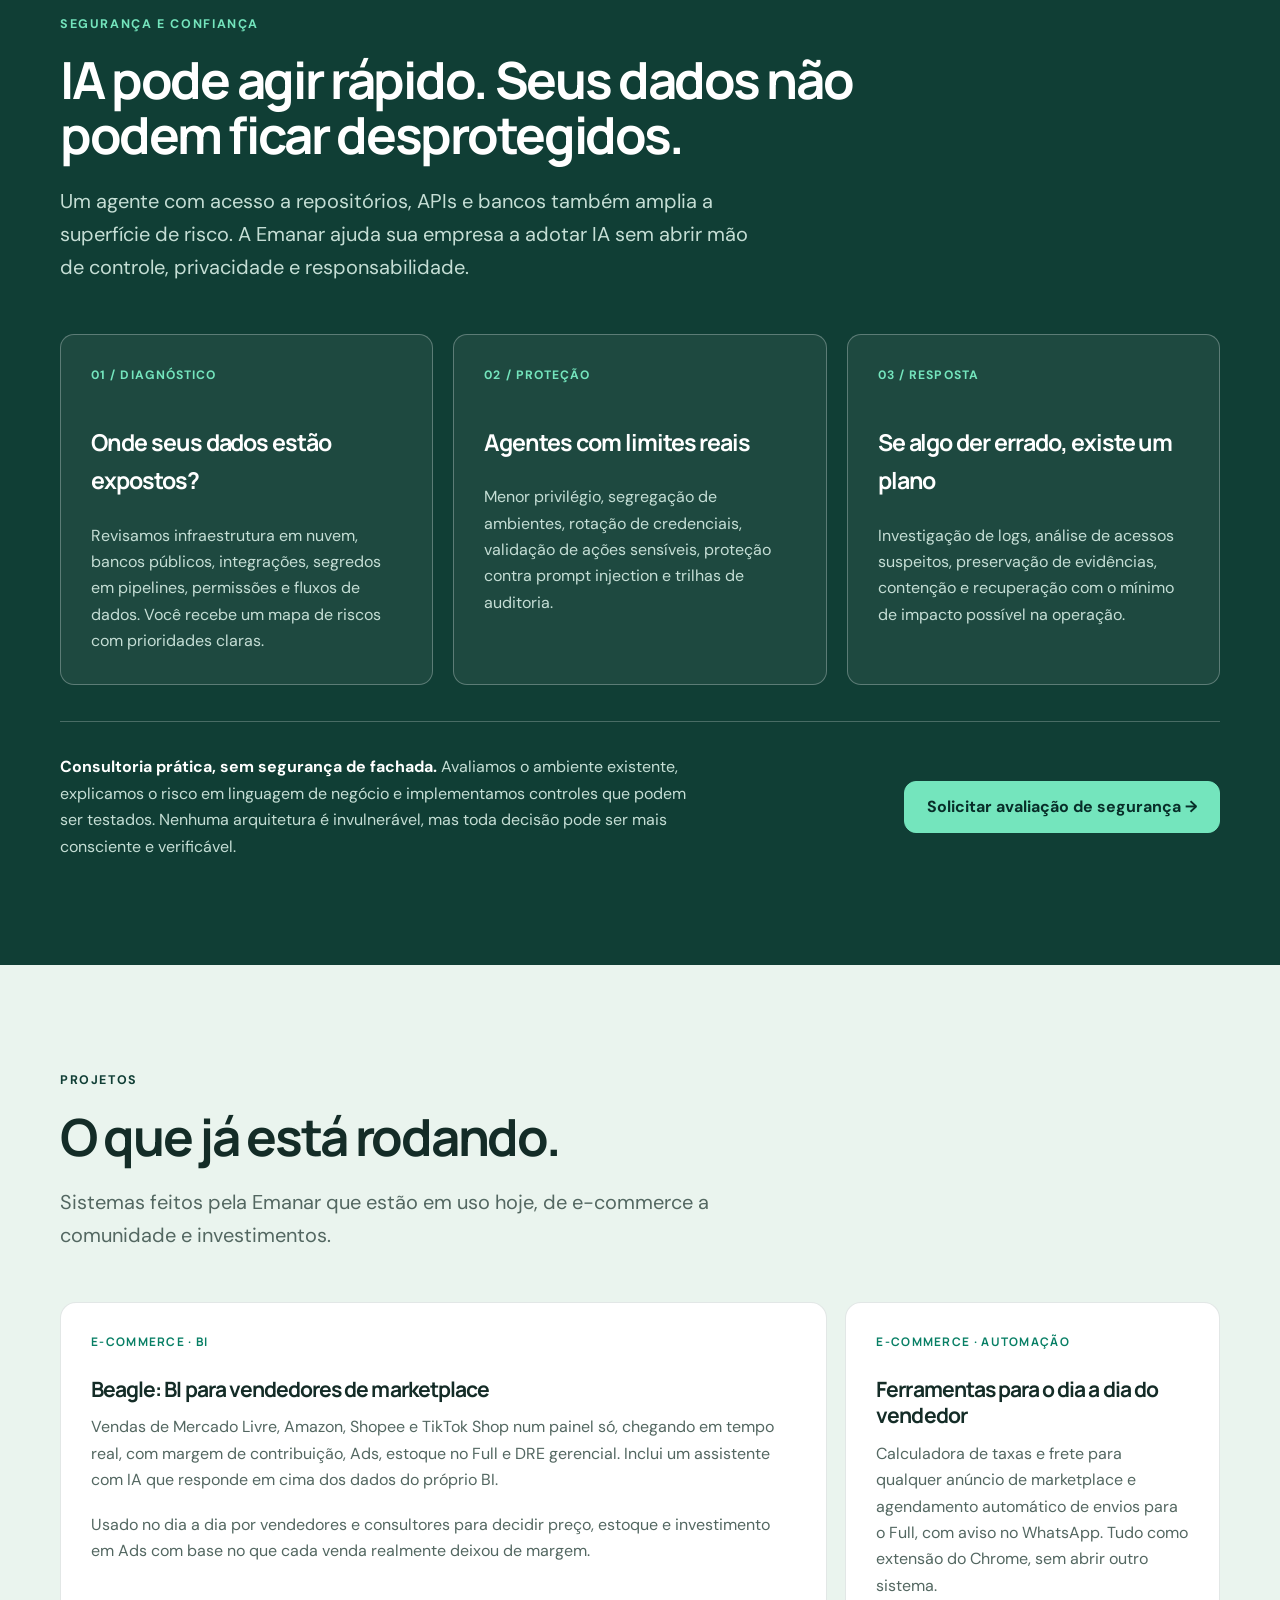
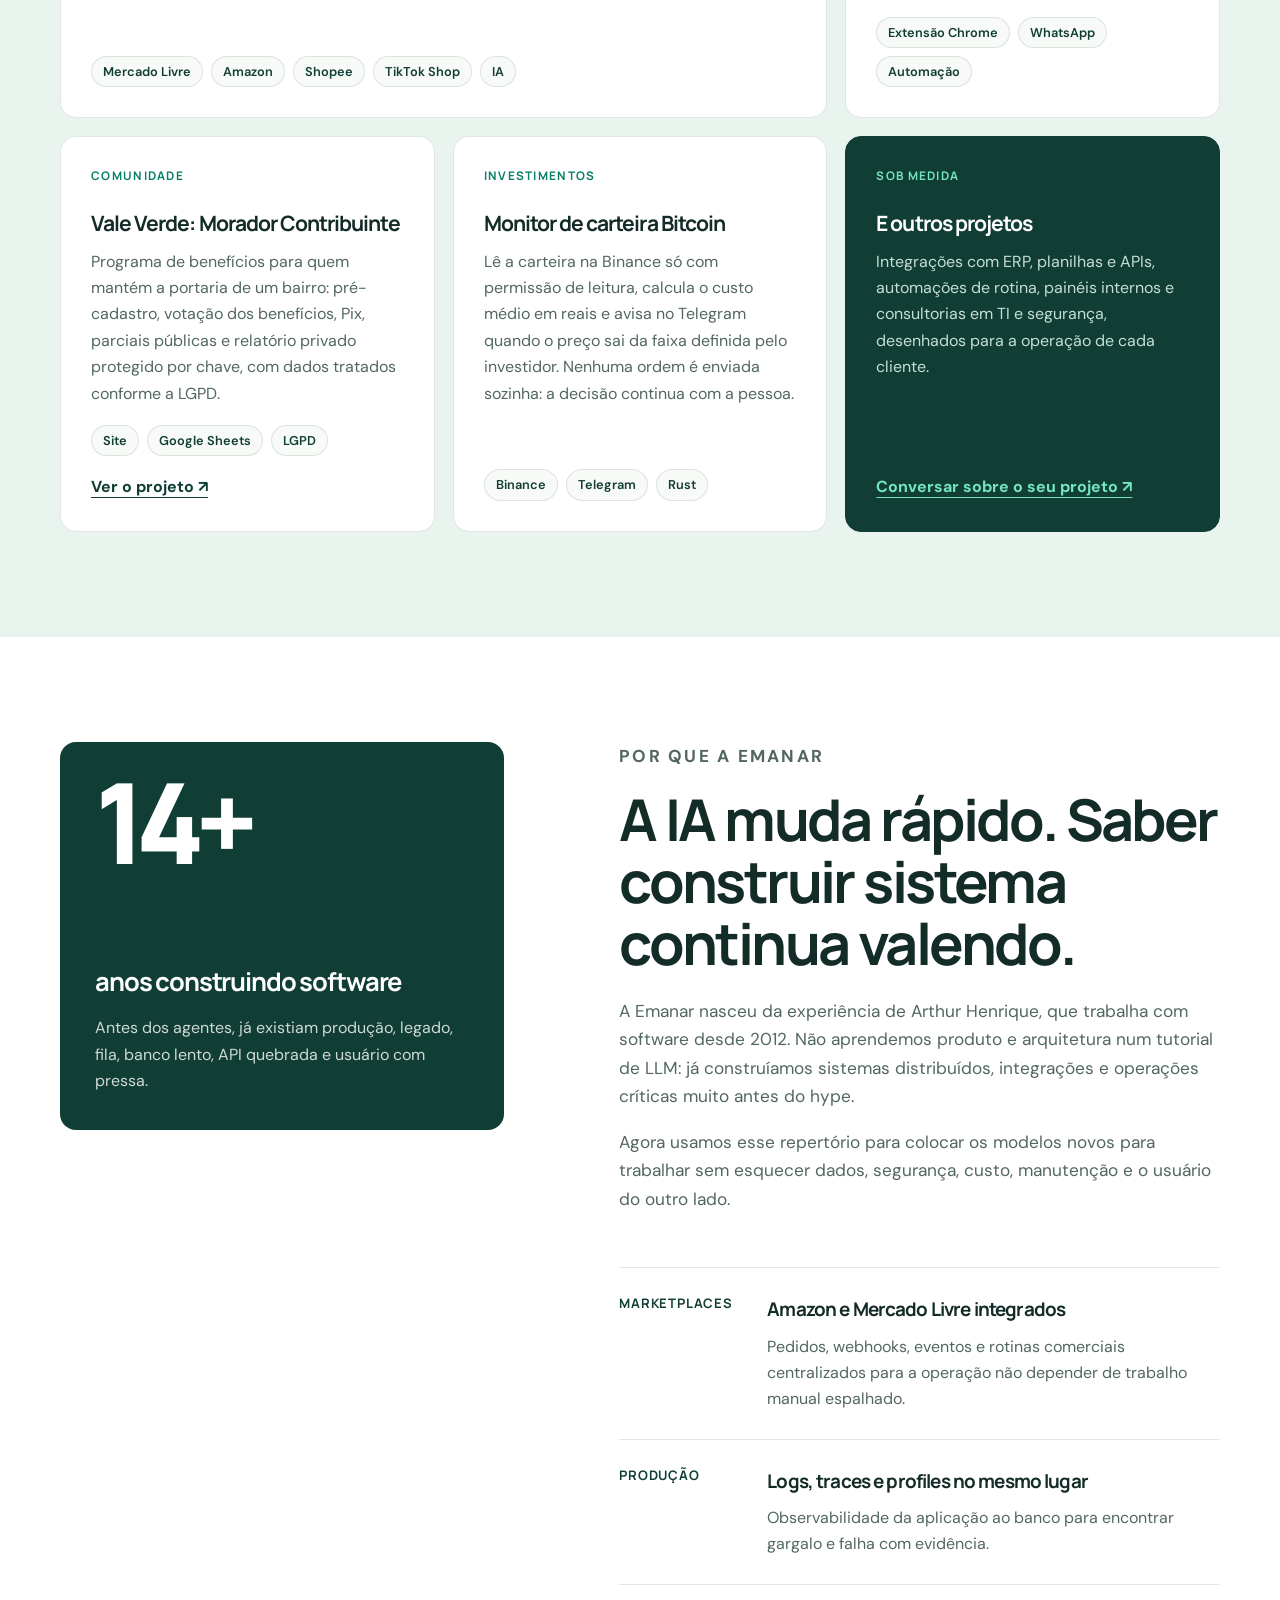
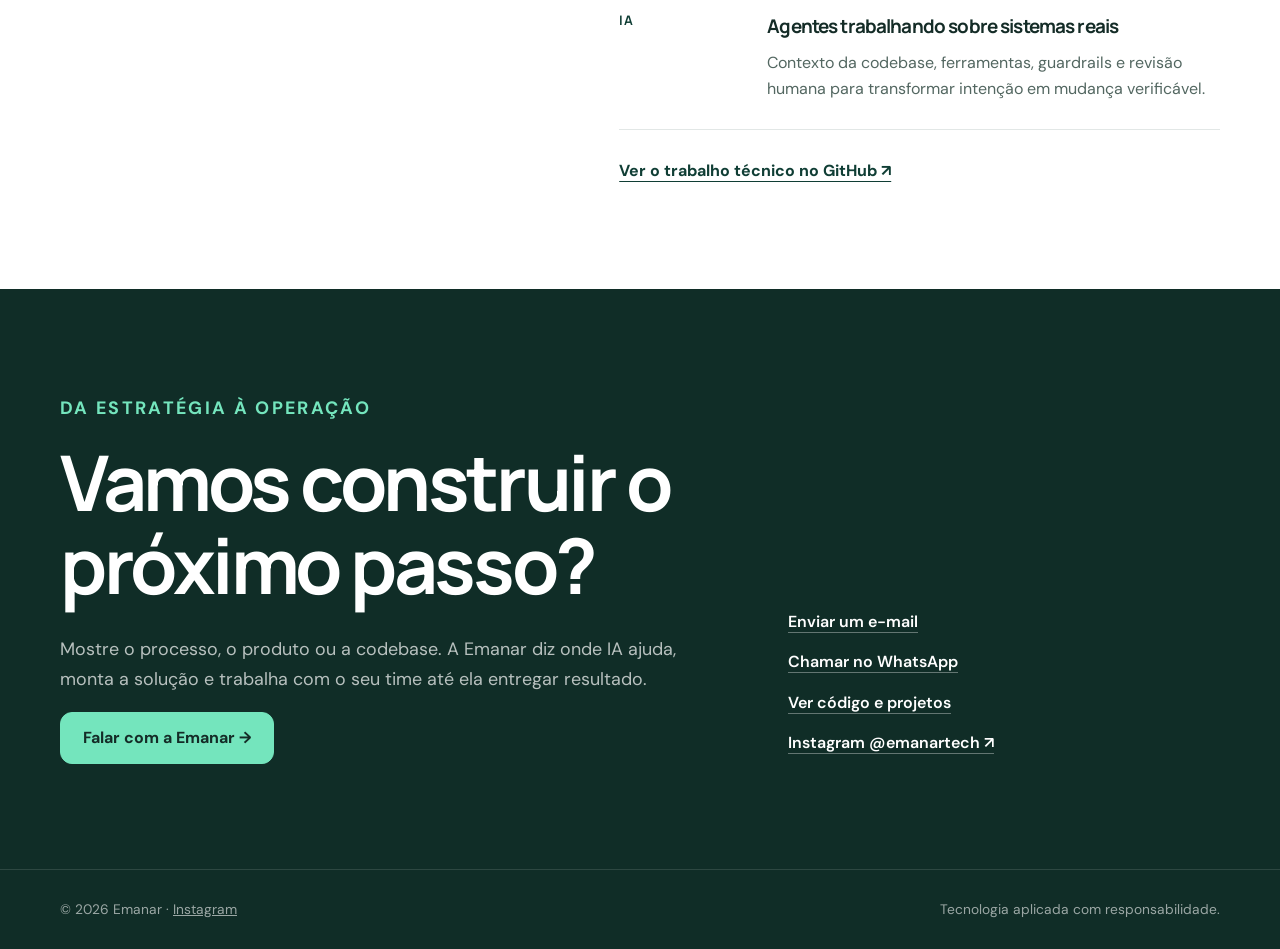
==== commit 29dbbeeb: "feat(site): add projects section and IT and security consulting Drops every mention of RAG. Adds aut" ====
--- a/index.html
+++ b/index.html
@@ -4,14 +4,14 @@
   <meta charset="utf-8">
   <meta name="viewport" content="width=device-width, initial-scale=1">
   <title>Emanar — IA, engenharia e segurança</title>
-  <meta name="description" content="IA aplicada a produtos e operações com engenharia, proteção de dados, segurança de agentes e consultoria para produção confiável.">
+  <meta name="description" content="IA, automação de processos e consultoria em TI e segurança: engenharia para produtos e operações confiáveis.">
   <meta name="author" content="Arthur Henrique — Emanar">
   <meta name="robots" content="index, follow">
   <meta name="theme-color" content="#063b31">
   <meta property="og:type" content="website">
   <meta property="og:url" content="https://emanartech.com/">
   <meta property="og:title" content="Emanar — IA, engenharia e segurança">
-  <meta property="og:description" content="Claude, Codex, RAG e agentes colocados para funcionar no seu produto e na sua operação.">
+  <meta property="og:description" content="Claude, Codex, agentes e automações colocados para funcionar no seu produto e na sua operação, com consultoria em TI e segurança.">
   <meta property="og:image" content="https://emanartech.com/assets/emanar_logo.png">
   <meta name="twitter:card" content="summary_large_image">
   <link rel="icon" type="image/png" href="./assets/emanar_logo.png">
@@ -19,7 +19,7 @@
   <link rel="preconnect" href="https://fonts.gstatic.com" crossorigin>
   <link href="https://fonts.googleapis.com/css2?family=DM+Sans:wght@400;500;600;700&family=Manrope:wght@500;600;700;800&display=swap" rel="stylesheet">
   <script type="application/ld+json">
-  {"@context":"https://schema.org","@type":"ProfessionalService","name":"Emanar","url":"https://emanartech.com","logo":"https://emanartech.com/assets/emanar_logo.png","description":"Construção de sistemas, automações e soluções com inteligência artificial.","founder":{"@type":"Person","name":"Arthur Henrique","sameAs":"https://github.com/arthurhenrique"},"email":"arthur393@gmail.com","telephone":"+55-13-99688-1745","areaServed":"BR"}
+  {"@context":"https://schema.org","@type":"ProfessionalService","name":"Emanar","url":"https://emanartech.com","logo":"https://emanartech.com/assets/emanar_logo.png","description":"Sistemas, automação de processos, consultoria em TI e segurança, e soluções com inteligência artificial.","founder":{"@type":"Person","name":"Arthur Henrique","sameAs":"https://github.com/arthurhenrique"},"email":"arthur393@gmail.com","telephone":"+55-13-99688-1745","areaServed":"BR"}
   </script>
   <style>
     :root{--ink:#10241f;--ink-soft:#52635e;--paper:#fbfaf4;--white:#fff;--green:#00aa78;--green-dark:#063b31;--green-wash:#dff7ec;--yellow:#fff19f;--line:rgba(16,36,31,.14);--max:1180px}
@@ -69,15 +69,27 @@
     a:focus-visible{outline:3px solid #36b795;outline-offset:4px}
     @media(max-width:820px){.hero-grid{grid-template-columns:1fr;gap:35px}.hero{min-height:auto;padding:145px 0 80px}.outcome-grid,.security-grid{grid-template-columns:1fr}.service{grid-template-columns:45px 1fr}.service p{grid-column:2}.security-bottom{flex-direction:column;align-items:flex-start}}
     @media(max-width:520px){.nav{height:68px}.hero{padding:130px 0 72px}.hero h1{font-size:clamp(2.7rem,12vw,4rem)}.outcomes,.services,.security,.experience,.process,.contact{padding:75px 0}.hero-note{padding:25px}.service{grid-template-columns:34px 1fr;gap:12px}}
+    /* Projetos */
+    .projects{padding:105px 0;background:var(--green-wash)}.project-grid{display:grid;grid-template-columns:repeat(3,minmax(0,1fr));gap:18px;margin-top:50px}.project-wide{grid-column:span 2}.project{display:flex;flex-direction:column;padding:30px;background:white;border:1px solid var(--line);border-radius:16px}.project-tag{display:block;margin-bottom:26px;color:var(--green);font:700 .74rem "Manrope",sans-serif;letter-spacing:.11em}.project h3{margin-bottom:12px;font-size:1.32rem;line-height:1.25}.project p{margin:0 0 18px;color:var(--ink-soft)}.project-chips{display:flex;flex-wrap:wrap;gap:8px;margin:auto 0 0;padding:0;list-style:none}.project-chips li{padding:4px 11px;border:1px solid var(--line);border-radius:999px;background:var(--paper);color:var(--green-dark);font-size:.8rem;font-weight:600}.project-link{display:inline-block;margin-top:18px;color:var(--green-dark);font-weight:700;text-underline-offset:5px}.project-more{background:var(--green-dark);border-color:var(--green-dark)}.project-more h3{color:white}.project-more p{color:#c5ded5}.project-more .project-tag{color:#74e5bd}.project-more .project-link{margin-top:auto;color:#74e5bd}
+    @media(max-width:900px){.project-grid{grid-template-columns:repeat(2,minmax(0,1fr))}}
+    @media(max-width:600px){.projects{padding:78px 0}.project{padding:24px}.project-grid{grid-template-columns:1fr}.project-wide{grid-column:auto}}
+
   </style>
 </head>
 <body>
-  <header class="header" id="header"><nav class="nav wrap" aria-label="Navegação principal"><a class="brand" href="#inicio" aria-label="Emanar — início"><img src="./assets/emanar_logo.png" alt="Emanar"></a><ul class="nav-links"><li><a href="#resultados">Resultados</a></li><li><a href="#como-ajudamos">Como ajudamos</a></li><li><a href="#seguranca">Segurança</a></li><li><a href="https://www.instagram.com/emanartech/" target="_blank" rel="noopener noreferrer">Instagram ↗</a></li><li><a href="#experiencia">Experiência</a></li><li><a class="nav-cta" href="#contato">Falar com a gente</a></li></ul></nav></header>
+  <header class="header" id="header"><nav class="nav wrap" aria-label="Navegação principal"><a class="brand" href="#inicio" aria-label="Emanar — início"><img src="./assets/emanar_logo.png" alt="Emanar"></a><ul class="nav-links"><li><a href="#resultados">Resultados</a></li><li><a href="#como-ajudamos">Como ajudamos</a></li><li><a href="#seguranca">Segurança</a></li><li><a href="https://www.instagram.com/emanartech/" target="_blank" rel="noopener noreferrer">Instagram ↗</a></li><li><a href="#projetos">Projetos</a></li><li><a href="#experiencia">Experiência</a></li><li><a class="nav-cta" href="#contato">Falar com a gente</a></li></ul></nav></header>
   <main>
-    <section class="hero" id="inicio"><div class="wrap"><p class="eyebrow">Claude · Codex · RAG · Agentes · Automações</p><div class="hero-grid"><div><h1>Inteligência artificial com <em>resultado e responsabilidade.</em></h1><p class="hero-copy">Colocamos IA dentro da codebase, do produto e da operação, com segurança desde a arquitetura. Mais entregas, menos trabalho manual e controle real sobre dados, acessos e ações automatizadas.</p><div class="actions"><a class="button primary" href="https://wa.me/5513996881745?text=Ol%C3%A1%2C%20equipe%20Emanar.%20Queremos%20colocar%20IA%20para%20funcionar." target="_blank" rel="noopener">Colocar IA para trabalhar →</a><a class="button secondary" href="#resultados">Ver os resultados</a></div></div><aside class="hero-note" aria-label="Nosso jeito de trabalhar"><strong>A gente constrói.</strong><p>Integra API, abre PR, conecta dados, mede resultado e coloca no ar. Com permissões mínimas, rastreabilidade e revisão humana nas ações críticas.</p></aside></div><p class="ticker">ENGENHARIA DE SOFTWARE &nbsp;·&nbsp; INTELIGÊNCIA ARTIFICIAL &nbsp;·&nbsp; SEGURANÇA DE DADOS &nbsp;·&nbsp; AUTOMAÇÃO</p></div></section>
-    <section class="outcomes" id="resultados" aria-labelledby="ganhos-title"><div class="wrap"><p class="eyebrow">Impacto no seu negócio</p><h2 id="ganhos-title">Resultados concretos, do planejamento à produção.</h2><p class="lead">Resultado que dá para ver no Git, no sistema e na operação.</p><div class="outcome-grid"><article class="outcome reveal"><span class="outcome-number">DESENVOLVIMENTO</span><h3>Mais entregas com o mesmo time</h3><p>Claude e Codex leem a codebase, implementam tarefas, escrevem testes, revisam mudanças e atualizam documentação. O time decide; os agentes carregam o trabalho pesado.</p></article><article class="outcome reveal"><span class="outcome-number">CONHECIMENTO</span><h3>Resposta com fonte, não chute</h3><p>RAG conecta modelos aos documentos, banco, tickets e regras da empresa. A resposta chega com contexto e evidência, sem alguém caçar informação em cinco lugares.</p></article><article class="outcome reveal"><span class="outcome-number">OPERAÇÃO</span><h3>Rotina executada, não só sugerida</h3><p>Agentes usam APIs, MCPs e ferramentas para consultar, comparar, registrar e agir. Aprovação humana entra onde o risco pede — não em toda etapa.</p></article></div></div></section>
-    <section class="services" id="como-ajudamos" aria-labelledby="services-title"><div class="wrap"><p class="eyebrow">Nossas especialidades</p><h2 id="services-title">Engenharia de IA para desafios reais.</h2><p class="lead">Selecionamos a tecnologia adequada, integramos com sua operação e aplicamos padrões de segurança, qualidade e governança desde o início.</p><div class="service-list"><article class="service reveal"><span class="service-index">01</span><h3>Claude e Codex na codebase</h3><p>Agentes que entendem o projeto, seguem as regras do time e trabalham em tarefas reais: implementação, refatoração, testes, documentação, análise de incidentes e revisão.</p></article><article class="service reveal"><span class="service-index">02</span><h3>RAG que sabe de onde tirou</h3><p>Busca híbrida, embeddings, reranking, permissões e citações para responder usando o conhecimento da empresa — não a memória genérica do modelo.</p></article><article class="service reveal"><span class="service-index">03</span><h3>Agentes que usam ferramentas</h3><p>MCP, APIs, bancos e filas conectados ao modelo. O agente consulta sistemas, executa etapas, pede aprovação quando precisa e deixa rastro do que fez.</p></article><article class="service reveal"><span class="service-index">04</span><h3>Produto rodando em produção</h3><p>Backend, integrações, avaliação, observabilidade, custo e segurança. Soluções confiáveis exigem arquitetura sólida, testes e acompanhamento contínuo.</p></article><article class="service reveal"><span class="service-index">05</span><h3>Segurança de dados e agentes de IA</h3><p>Consultoria para mapear exposições, proteger credenciais e bancos, limitar permissões de agentes e preparar resposta a incidentes. Entregamos riscos priorizados e correções verificáveis, não uma promessa vaga de proteção.</p></article></div></div></section>
+    <section class="hero" id="inicio"><div class="wrap"><p class="eyebrow">Claude · Codex · Agentes · Automação · Consultoria</p><div class="hero-grid"><div><h1>Inteligência artificial com <em>resultado e responsabilidade.</em></h1><p class="hero-copy">Colocamos IA dentro da codebase, do produto e da operação, com segurança desde a arquitetura. Mais entregas, menos trabalho manual e controle real sobre dados, acessos e ações automatizadas.</p><div class="actions"><a class="button primary" href="https://wa.me/5513996881745?text=Ol%C3%A1%2C%20equipe%20Emanar.%20Queremos%20colocar%20IA%20para%20funcionar." target="_blank" rel="noopener">Colocar IA para trabalhar →</a><a class="button secondary" href="#resultados">Ver os resultados</a></div></div><aside class="hero-note" aria-label="Nosso jeito de trabalhar"><strong>A gente constrói.</strong><p>Integra API, abre PR, conecta dados, mede resultado e coloca no ar. Com permissões mínimas, rastreabilidade e revisão humana nas ações críticas.</p></aside></div><p class="ticker">ENGENHARIA DE SOFTWARE &nbsp;·&nbsp; INTELIGÊNCIA ARTIFICIAL &nbsp;·&nbsp; AUTOMAÇÃO &nbsp;·&nbsp; CONSULTORIA EM TI &nbsp;·&nbsp; SEGURANÇA</p></div></section>
+    <section class="outcomes" id="resultados" aria-labelledby="ganhos-title"><div class="wrap"><p class="eyebrow">Impacto no seu negócio</p><h2 id="ganhos-title">Resultados concretos, do planejamento à produção.</h2><p class="lead">Resultado que dá para ver no Git, no sistema e na operação.</p><div class="outcome-grid"><article class="outcome reveal"><span class="outcome-number">DESENVOLVIMENTO</span><h3>Mais entregas com o mesmo time</h3><p>Claude e Codex leem a codebase, implementam tarefas, escrevem testes, revisam mudanças e atualizam documentação. O time decide; os agentes carregam o trabalho pesado.</p></article><article class="outcome reveal"><span class="outcome-number">AUTOMAÇÃO</span><h3>Rotina repetitiva que roda sozinha</h3><p>Planilhas, ERPs, marketplaces, WhatsApp e sistemas internos conversando entre si. O que hoje é copiar e colar vira um processo automático, com aviso quando algo foge do normal.</p></article><article class="outcome reveal"><span class="outcome-number">OPERAÇÃO</span><h3>Rotina executada, não só sugerida</h3><p>Agentes usam APIs, MCPs e ferramentas para consultar, comparar, registrar e agir. Aprovação humana entra onde o risco pede — não em toda etapa.</p></article></div></div></section>
+    <section class="services" id="como-ajudamos" aria-labelledby="services-title"><div class="wrap"><p class="eyebrow">Nossas especialidades</p><h2 id="services-title">IA, automação e consultoria para desafios reais.</h2><p class="lead">Selecionamos a tecnologia adequada, integramos com sua operação e aplicamos padrões de segurança, qualidade e governança desde o início.</p><div class="service-list"><article class="service reveal"><span class="service-index">01</span><h3>Claude e Codex na codebase</h3><p>Agentes que entendem o projeto, seguem as regras do time e trabalham em tarefas reais: implementação, refatoração, testes, documentação, análise de incidentes e revisão.</p></article><article class="service reveal"><span class="service-index">02</span><h3>Automação de processos</h3><p>Rotinas, integrações e avisos entre ERPs, marketplaces, planilhas, WhatsApp e APIs. Tiramos o trabalho manual repetitivo do time, com registro do que foi feito e alerta quando algo sai do esperado.</p></article><article class="service reveal"><span class="service-index">03</span><h3>Agentes que usam ferramentas</h3><p>MCP, APIs, bancos e filas conectados ao modelo. O agente consulta sistemas, executa etapas, pede aprovação quando precisa e deixa rastro do que fez.</p></article><article class="service reveal"><span class="service-index">04</span><h3>Produto rodando em produção</h3><p>Backend, integrações, avaliação, observabilidade, custo e segurança. Soluções confiáveis exigem arquitetura sólida, testes e acompanhamento contínuo.</p></article><article class="service reveal"><span class="service-index">05</span><h3>Consultoria em TI</h3><p>Diagnóstico de arquitetura, sistemas, nuvem e custos, escolha de tecnologia, organização de deploy e sustentação. Você recebe um plano claro do que mudar primeiro, explicado em linguagem de negócio.</p></article><article class="service reveal"><span class="service-index">06</span><h3>Consultoria em segurança</h3><p>Consultoria para mapear exposições, proteger credenciais e bancos, limitar permissões de agentes e preparar resposta a incidentes. Entregamos riscos priorizados e correções verificáveis, não uma promessa vaga de proteção.</p></article></div></div></section>
     <section class="security" id="seguranca" aria-labelledby="security-title"><div class="wrap"><p class="eyebrow">Segurança e confiança</p><h2 id="security-title">IA pode agir rápido. Seus dados não podem ficar desprotegidos.</h2><p class="lead">Um agente com acesso a repositórios, APIs e bancos também amplia a superfície de risco. A Emanar ajuda sua empresa a adotar IA sem abrir mão de controle, privacidade e responsabilidade.</p><div class="security-grid"><article class="security-card"><span>01 / DIAGNÓSTICO</span><h3>Onde seus dados estão expostos?</h3><p>Revisamos infraestrutura em nuvem, bancos públicos, integrações, segredos em pipelines, permissões e fluxos de dados. Você recebe um mapa de riscos com prioridades claras.</p></article><article class="security-card"><span>02 / PROTEÇÃO</span><h3>Agentes com limites reais</h3><p>Menor privilégio, segregação de ambientes, rotação de credenciais, validação de ações sensíveis, proteção contra prompt injection e trilhas de auditoria.</p></article><article class="security-card"><span>03 / RESPOSTA</span><h3>Se algo der errado, existe um plano</h3><p>Investigação de logs, análise de acessos suspeitos, preservação de evidências, contenção e recuperação com o mínimo de impacto possível na operação.</p></article></div><div class="security-bottom"><p><strong>Consultoria prática, sem segurança de fachada.</strong> Avaliamos o ambiente existente, explicamos o risco em linguagem de negócio e implementamos controles que podem ser testados. Nenhuma arquitetura é invulnerável, mas toda decisão pode ser mais consciente e verificável.</p><a class="button primary" href="https://wa.me/5513996881745?text=Ol%C3%A1%2C%20equipe%20Emanar.%20Quero%20avaliar%20a%20seguran%C3%A7a%20dos%20meus%20dados%20e%20agentes%20de%20IA." target="_blank" rel="noopener noreferrer">Solicitar avaliação de segurança →</a></div></div></section>
+    <section class="projects" id="projetos" aria-labelledby="projects-title"><div class="wrap"><p class="eyebrow">Projetos</p><h2 id="projects-title">O que já está rodando.</h2><p class="lead">Sistemas feitos pela Emanar que estão em uso hoje, de e-commerce a comunidade e investimentos.</p><div class="project-grid">
+      <article class="project project-wide reveal"><span class="project-tag">E-COMMERCE · BI</span><h3>Beagle: BI para vendedores de marketplace</h3><p>Vendas de Mercado Livre, Amazon, Shopee e TikTok Shop num painel só, chegando em tempo real, com margem de contribuição, Ads, estoque no Full e DRE gerencial. Inclui um assistente com IA que responde em cima dos dados do próprio BI.</p><p>Usado no dia a dia por vendedores e consultores para decidir preço, estoque e investimento em Ads com base no que cada venda realmente deixou de margem.</p><ul class="project-chips"><li>Mercado Livre</li><li>Amazon</li><li>Shopee</li><li>TikTok Shop</li><li>IA</li></ul></article>
+      <article class="project reveal"><span class="project-tag">E-COMMERCE · AUTOMAÇÃO</span><h3>Ferramentas para o dia a dia do vendedor</h3><p>Calculadora de taxas e frete para qualquer anúncio de marketplace e agendamento automático de envios para o Full, com aviso no WhatsApp. Tudo como extensão do Chrome, sem abrir outro sistema.</p><ul class="project-chips"><li>Extensão Chrome</li><li>WhatsApp</li><li>Automação</li></ul></article>
+      <article class="project reveal"><span class="project-tag">COMUNIDADE</span><h3>Vale Verde: Morador Contribuinte</h3><p>Programa de benefícios para quem mantém a portaria de um bairro: pré-cadastro, votação dos benefícios, Pix, parciais públicas e relatório privado protegido por chave, com dados tratados conforme a LGPD.</p><ul class="project-chips"><li>Site</li><li>Google Sheets</li><li>LGPD</li></ul><a class="project-link" href="https://vale-verde.emanartech.com" target="_blank" rel="noopener">Ver o projeto ↗</a></article>
+      <article class="project reveal"><span class="project-tag">INVESTIMENTOS</span><h3>Monitor de carteira Bitcoin</h3><p>Lê a carteira na Binance só com permissão de leitura, calcula o custo médio em reais e avisa no Telegram quando o preço sai da faixa definida pelo investidor. Nenhuma ordem é enviada sozinha: a decisão continua com a pessoa.</p><ul class="project-chips"><li>Binance</li><li>Telegram</li><li>Rust</li></ul></article>
+      <article class="project project-more reveal"><span class="project-tag">SOB MEDIDA</span><h3>E outros projetos</h3><p>Integrações com ERP, planilhas e APIs, automações de rotina, painéis internos e consultorias em TI e segurança, desenhados para a operação de cada cliente.</p><a class="project-link" href="https://wa.me/5513996881745?text=Ol%C3%A1%2C%20equipe%20Emanar.%20Quero%20conversar%20sobre%20um%20projeto." target="_blank" rel="noopener">Conversar sobre o seu projeto ↗</a></article>
+    </div></div></section>
     <section class="experience" id="experiencia" aria-labelledby="experience-title"><div class="wrap experience-grid"><aside class="portrait-card reveal"><div class="portrait-mark">14+</div><h3>anos construindo software</h3><p>Antes dos agentes, já existiam produção, legado, fila, banco lento, API quebrada e usuário com pressa.</p></aside><div class="experience-copy"><p class="eyebrow">Por que a Emanar</p><h2 id="experience-title">A IA muda rápido. Saber construir sistema continua valendo.</h2><p>A Emanar nasceu da experiência de Arthur Henrique, que trabalha com software desde 2012. Não aprendemos produto e arquitetura num tutorial de LLM: já construíamos sistemas distribuídos, integrações e operações críticas muito antes do hype.</p><p>Agora usamos esse repertório para colocar os modelos novos para trabalhar sem esquecer dados, segurança, custo, manutenção e o usuário do outro lado.</p><div class="timeline"><article class="timeline-item"><strong>Marketplaces</strong><div><h3>Amazon e Mercado Livre integrados</h3><p>Pedidos, webhooks, eventos e rotinas comerciais centralizados para a operação não depender de trabalho manual espalhado.</p></div></article><article class="timeline-item"><strong>Produção</strong><div><h3>Logs, traces e profiles no mesmo lugar</h3><p>Observabilidade da aplicação ao banco para encontrar gargalo e falha com evidência.</p></div></article><article class="timeline-item"><strong>IA</strong><div><h3>Agentes trabalhando sobre sistemas reais</h3><p>Contexto da codebase, ferramentas, guardrails e revisão humana para transformar intenção em mudança verificável.</p></div></article></div><a class="inline-link" href="https://github.com/arthurhenrique" target="_blank" rel="noopener">Ver o trabalho técnico no GitHub ↗</a></div></div></section>
     <section class="contact" id="contato" aria-labelledby="contact-title"><div class="wrap contact-grid"><div><p class="eyebrow" style="color:#74e5bd">Da estratégia à operação</p><h2 id="contact-title">Vamos construir o próximo passo?</h2><p>Mostre o processo, o produto ou a codebase. A Emanar diz onde IA ajuda, monta a solução e trabalha com o seu time até ela entregar resultado.</p><a class="button" href="https://wa.me/5513996881745?text=Ol%C3%A1%2C%20equipe%20Emanar.%20Queremos%20colocar%20IA%20para%20funcionar." target="_blank" rel="noopener">Falar com a Emanar →</a></div><div class="contact-links"><a href="mailto:arthur393@gmail.com">Enviar um e-mail</a><a href="https://wa.me/5513996881745" target="_blank" rel="noopener">Chamar no WhatsApp</a><a href="https://github.com/arthurhenrique" target="_blank" rel="noopener">Ver código e projetos</a><a href="https://www.instagram.com/emanartech/" target="_blank" rel="noopener noreferrer">Instagram @emanartech ↗</a></div></div></section>
   </main>
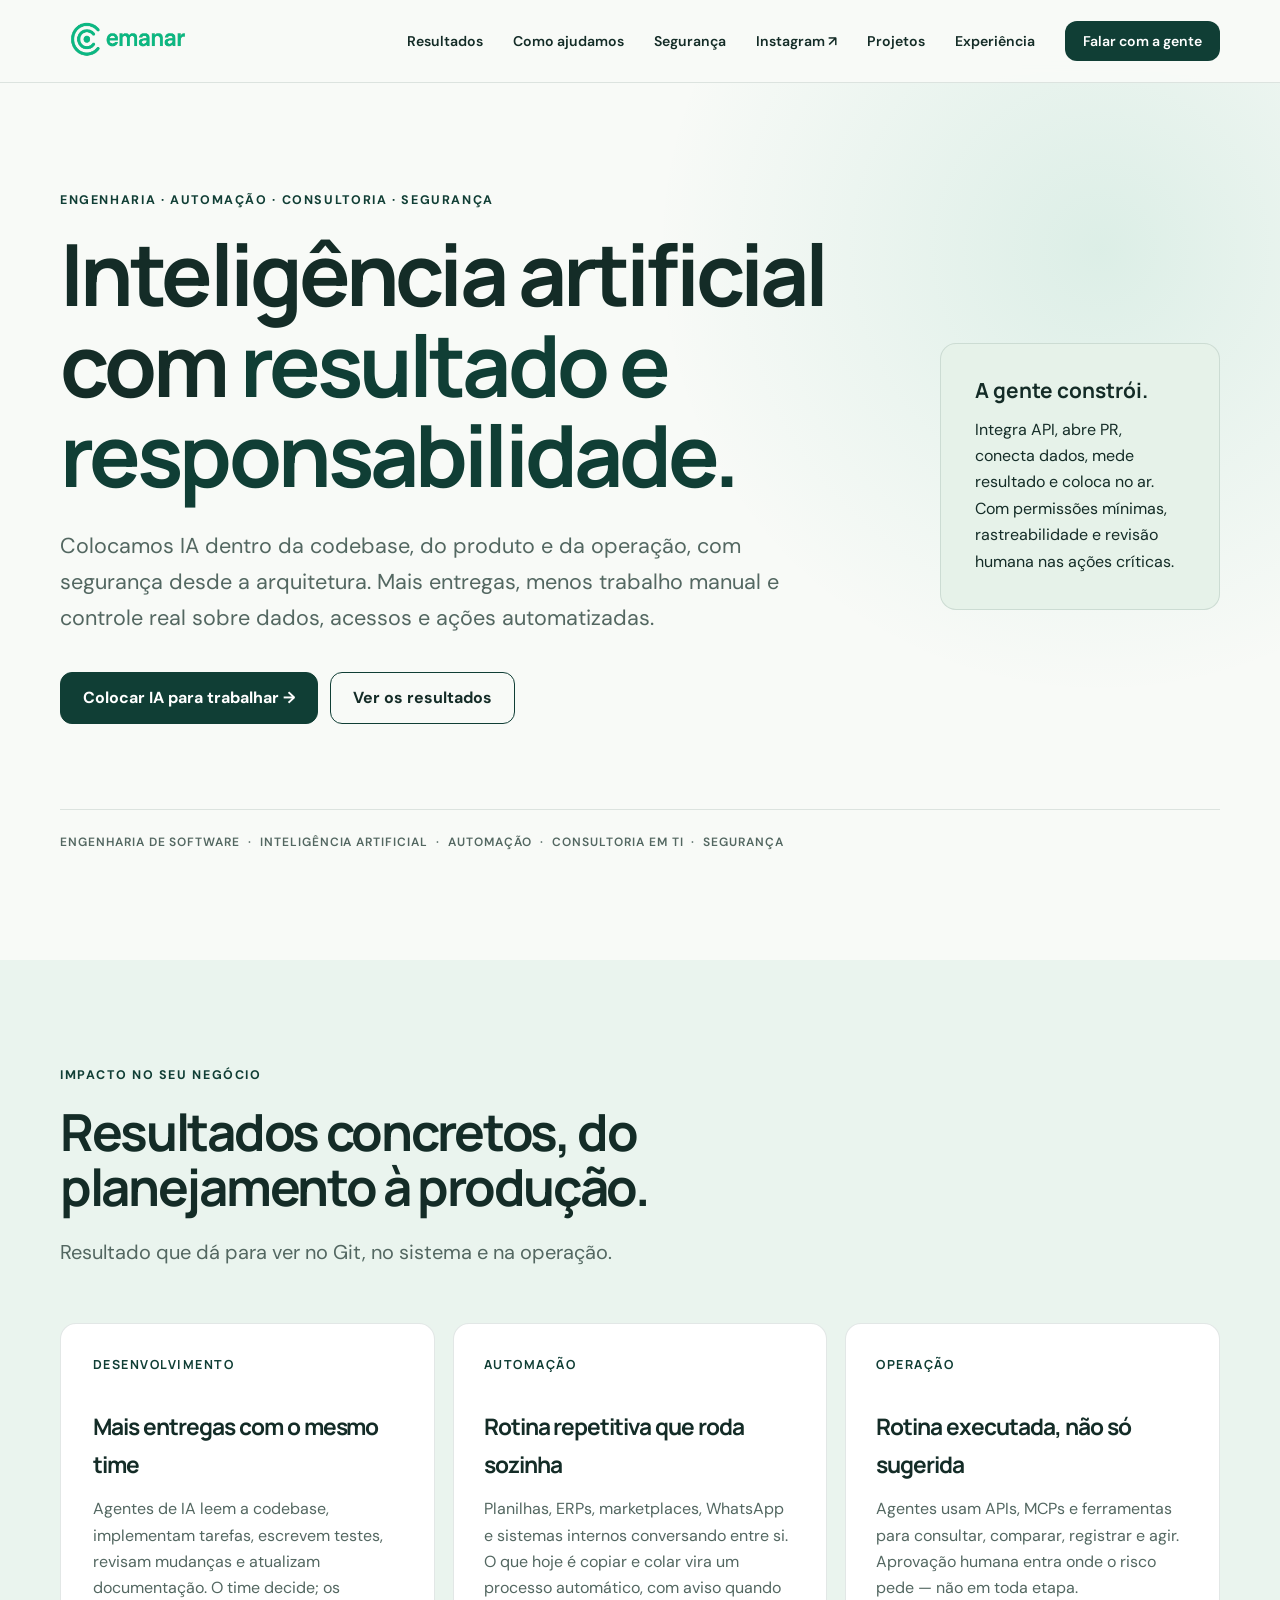
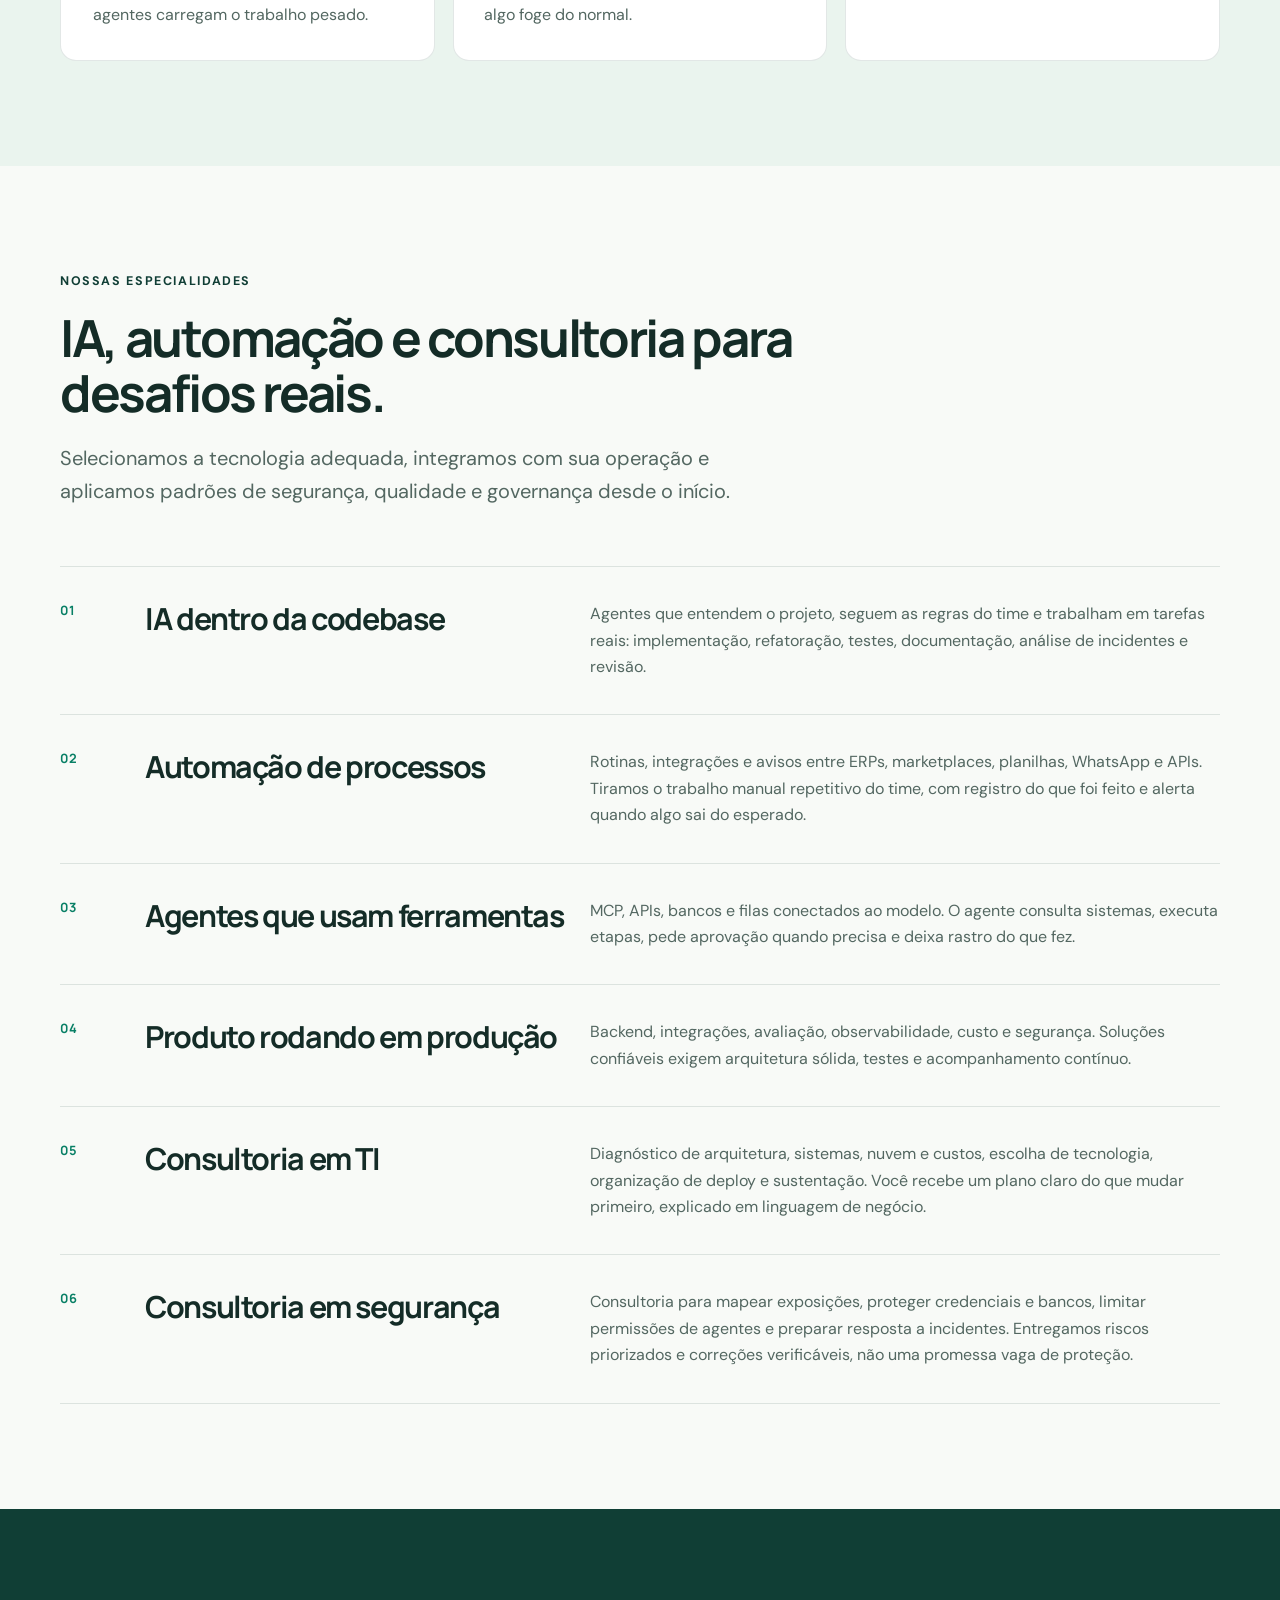
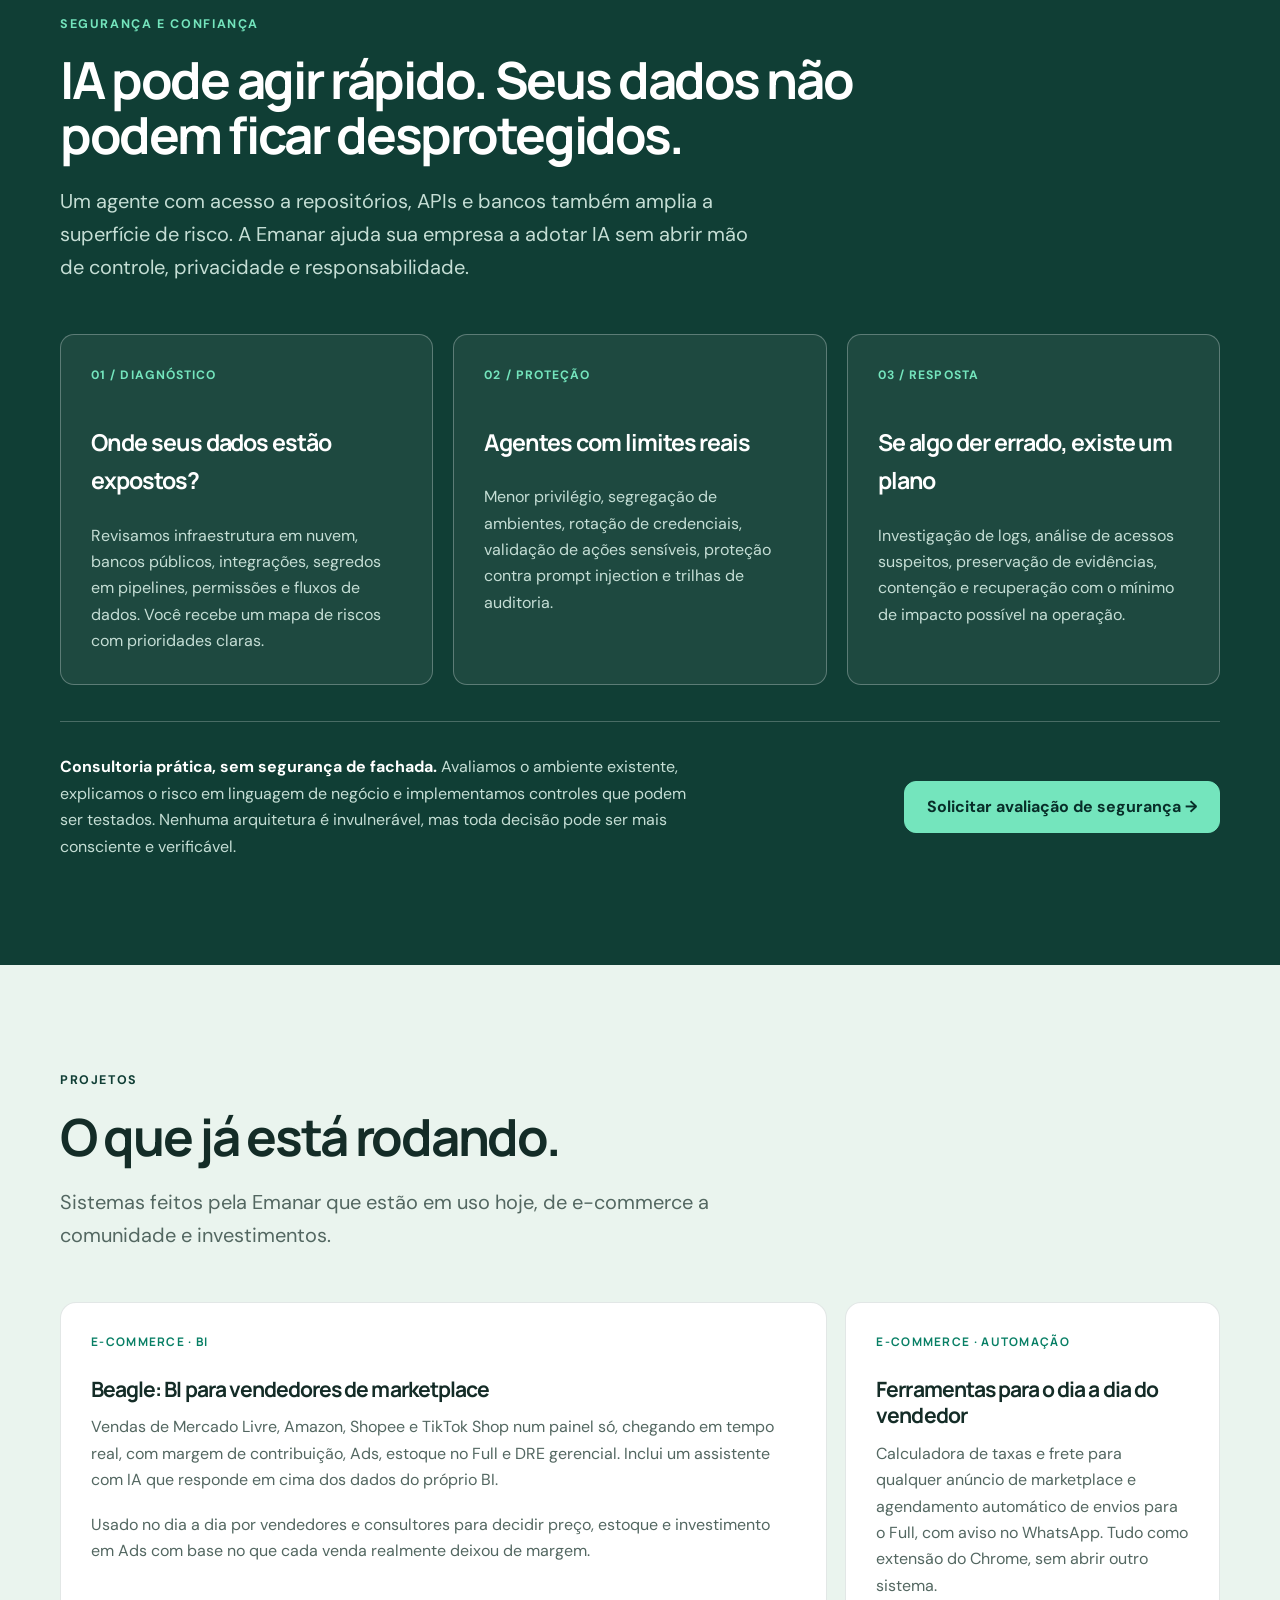
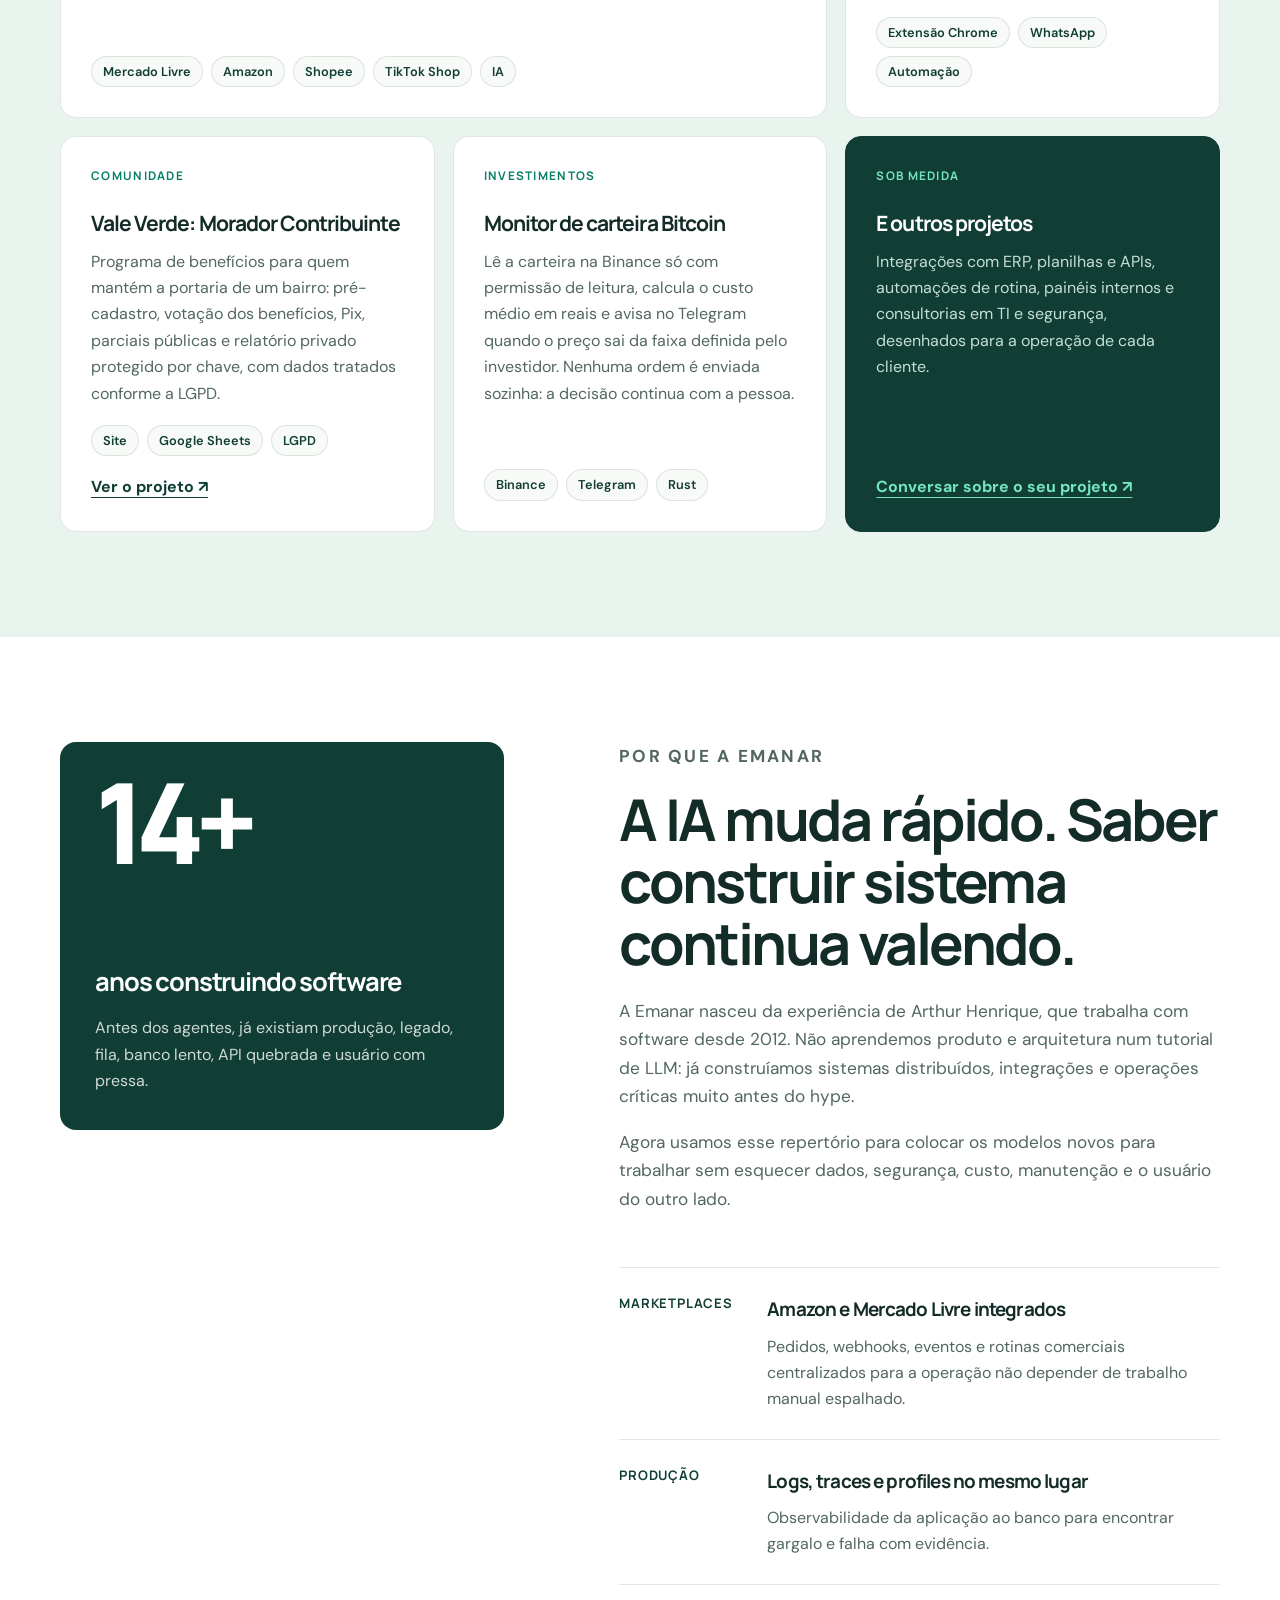
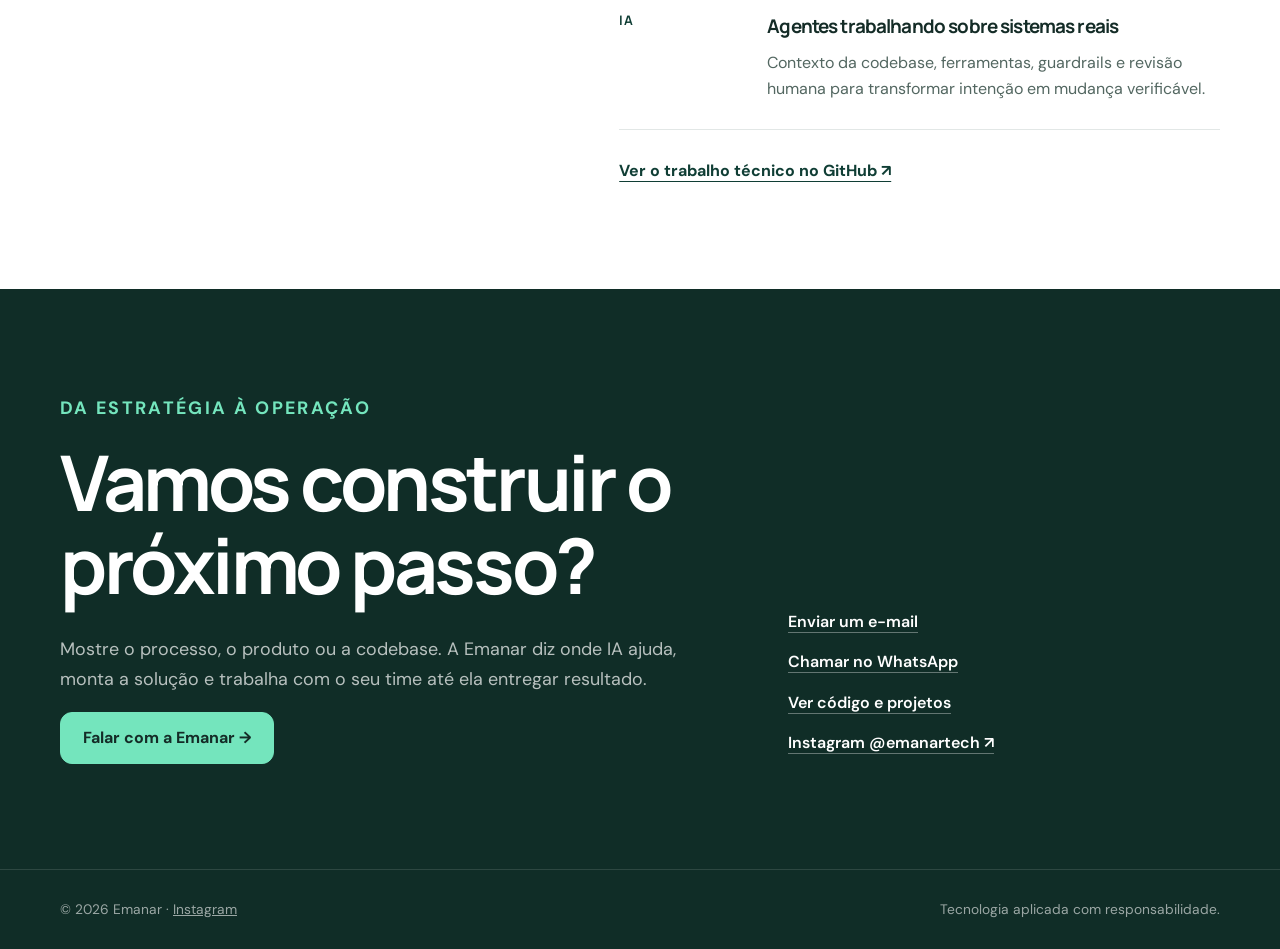
==== commit b01c090e: "chore(site): remove AI tool names from the copy Co-Authored-By: Claude Opus 5.5 <noreply@anthropic.c" ====
--- a/index.html
+++ b/index.html
@@ -11,7 +11,7 @@
   <meta property="og:type" content="website">
   <meta property="og:url" content="https://emanartech.com/">
   <meta property="og:title" content="Emanar — IA, engenharia e segurança">
-  <meta property="og:description" content="Claude, Codex, agentes e automações colocados para funcionar no seu produto e na sua operação, com consultoria em TI e segurança.">
+  <meta property="og:description" content="Inteligência artificial, agentes e automações colocados para funcionar no seu produto e na sua operação, com consultoria em TI e segurança.">
   <meta property="og:image" content="https://emanartech.com/assets/emanar_logo.png">
   <meta name="twitter:card" content="summary_large_image">
   <link rel="icon" type="image/png" href="./assets/emanar_logo.png">
@@ -79,9 +79,9 @@
 <body>
   <header class="header" id="header"><nav class="nav wrap" aria-label="Navegação principal"><a class="brand" href="#inicio" aria-label="Emanar — início"><img src="./assets/emanar_logo.png" alt="Emanar"></a><ul class="nav-links"><li><a href="#resultados">Resultados</a></li><li><a href="#como-ajudamos">Como ajudamos</a></li><li><a href="#seguranca">Segurança</a></li><li><a href="https://www.instagram.com/emanartech/" target="_blank" rel="noopener noreferrer">Instagram ↗</a></li><li><a href="#projetos">Projetos</a></li><li><a href="#experiencia">Experiência</a></li><li><a class="nav-cta" href="#contato">Falar com a gente</a></li></ul></nav></header>
   <main>
-    <section class="hero" id="inicio"><div class="wrap"><p class="eyebrow">Claude · Codex · Agentes · Automação · Consultoria</p><div class="hero-grid"><div><h1>Inteligência artificial com <em>resultado e responsabilidade.</em></h1><p class="hero-copy">Colocamos IA dentro da codebase, do produto e da operação, com segurança desde a arquitetura. Mais entregas, menos trabalho manual e controle real sobre dados, acessos e ações automatizadas.</p><div class="actions"><a class="button primary" href="https://wa.me/5513996881745?text=Ol%C3%A1%2C%20equipe%20Emanar.%20Queremos%20colocar%20IA%20para%20funcionar." target="_blank" rel="noopener">Colocar IA para trabalhar →</a><a class="button secondary" href="#resultados">Ver os resultados</a></div></div><aside class="hero-note" aria-label="Nosso jeito de trabalhar"><strong>A gente constrói.</strong><p>Integra API, abre PR, conecta dados, mede resultado e coloca no ar. Com permissões mínimas, rastreabilidade e revisão humana nas ações críticas.</p></aside></div><p class="ticker">ENGENHARIA DE SOFTWARE &nbsp;·&nbsp; INTELIGÊNCIA ARTIFICIAL &nbsp;·&nbsp; AUTOMAÇÃO &nbsp;·&nbsp; CONSULTORIA EM TI &nbsp;·&nbsp; SEGURANÇA</p></div></section>
-    <section class="outcomes" id="resultados" aria-labelledby="ganhos-title"><div class="wrap"><p class="eyebrow">Impacto no seu negócio</p><h2 id="ganhos-title">Resultados concretos, do planejamento à produção.</h2><p class="lead">Resultado que dá para ver no Git, no sistema e na operação.</p><div class="outcome-grid"><article class="outcome reveal"><span class="outcome-number">DESENVOLVIMENTO</span><h3>Mais entregas com o mesmo time</h3><p>Claude e Codex leem a codebase, implementam tarefas, escrevem testes, revisam mudanças e atualizam documentação. O time decide; os agentes carregam o trabalho pesado.</p></article><article class="outcome reveal"><span class="outcome-number">AUTOMAÇÃO</span><h3>Rotina repetitiva que roda sozinha</h3><p>Planilhas, ERPs, marketplaces, WhatsApp e sistemas internos conversando entre si. O que hoje é copiar e colar vira um processo automático, com aviso quando algo foge do normal.</p></article><article class="outcome reveal"><span class="outcome-number">OPERAÇÃO</span><h3>Rotina executada, não só sugerida</h3><p>Agentes usam APIs, MCPs e ferramentas para consultar, comparar, registrar e agir. Aprovação humana entra onde o risco pede — não em toda etapa.</p></article></div></div></section>
-    <section class="services" id="como-ajudamos" aria-labelledby="services-title"><div class="wrap"><p class="eyebrow">Nossas especialidades</p><h2 id="services-title">IA, automação e consultoria para desafios reais.</h2><p class="lead">Selecionamos a tecnologia adequada, integramos com sua operação e aplicamos padrões de segurança, qualidade e governança desde o início.</p><div class="service-list"><article class="service reveal"><span class="service-index">01</span><h3>Claude e Codex na codebase</h3><p>Agentes que entendem o projeto, seguem as regras do time e trabalham em tarefas reais: implementação, refatoração, testes, documentação, análise de incidentes e revisão.</p></article><article class="service reveal"><span class="service-index">02</span><h3>Automação de processos</h3><p>Rotinas, integrações e avisos entre ERPs, marketplaces, planilhas, WhatsApp e APIs. Tiramos o trabalho manual repetitivo do time, com registro do que foi feito e alerta quando algo sai do esperado.</p></article><article class="service reveal"><span class="service-index">03</span><h3>Agentes que usam ferramentas</h3><p>MCP, APIs, bancos e filas conectados ao modelo. O agente consulta sistemas, executa etapas, pede aprovação quando precisa e deixa rastro do que fez.</p></article><article class="service reveal"><span class="service-index">04</span><h3>Produto rodando em produção</h3><p>Backend, integrações, avaliação, observabilidade, custo e segurança. Soluções confiáveis exigem arquitetura sólida, testes e acompanhamento contínuo.</p></article><article class="service reveal"><span class="service-index">05</span><h3>Consultoria em TI</h3><p>Diagnóstico de arquitetura, sistemas, nuvem e custos, escolha de tecnologia, organização de deploy e sustentação. Você recebe um plano claro do que mudar primeiro, explicado em linguagem de negócio.</p></article><article class="service reveal"><span class="service-index">06</span><h3>Consultoria em segurança</h3><p>Consultoria para mapear exposições, proteger credenciais e bancos, limitar permissões de agentes e preparar resposta a incidentes. Entregamos riscos priorizados e correções verificáveis, não uma promessa vaga de proteção.</p></article></div></div></section>
+    <section class="hero" id="inicio"><div class="wrap"><p class="eyebrow">Engenharia · Automação · Consultoria · Segurança</p><div class="hero-grid"><div><h1>Inteligência artificial com <em>resultado e responsabilidade.</em></h1><p class="hero-copy">Colocamos IA dentro da codebase, do produto e da operação, com segurança desde a arquitetura. Mais entregas, menos trabalho manual e controle real sobre dados, acessos e ações automatizadas.</p><div class="actions"><a class="button primary" href="https://wa.me/5513996881745?text=Ol%C3%A1%2C%20equipe%20Emanar.%20Queremos%20colocar%20IA%20para%20funcionar." target="_blank" rel="noopener">Colocar IA para trabalhar →</a><a class="button secondary" href="#resultados">Ver os resultados</a></div></div><aside class="hero-note" aria-label="Nosso jeito de trabalhar"><strong>A gente constrói.</strong><p>Integra API, abre PR, conecta dados, mede resultado e coloca no ar. Com permissões mínimas, rastreabilidade e revisão humana nas ações críticas.</p></aside></div><p class="ticker">ENGENHARIA DE SOFTWARE &nbsp;·&nbsp; INTELIGÊNCIA ARTIFICIAL &nbsp;·&nbsp; AUTOMAÇÃO &nbsp;·&nbsp; CONSULTORIA EM TI &nbsp;·&nbsp; SEGURANÇA</p></div></section>
+    <section class="outcomes" id="resultados" aria-labelledby="ganhos-title"><div class="wrap"><p class="eyebrow">Impacto no seu negócio</p><h2 id="ganhos-title">Resultados concretos, do planejamento à produção.</h2><p class="lead">Resultado que dá para ver no Git, no sistema e na operação.</p><div class="outcome-grid"><article class="outcome reveal"><span class="outcome-number">DESENVOLVIMENTO</span><h3>Mais entregas com o mesmo time</h3><p>Agentes de IA leem a codebase, implementam tarefas, escrevem testes, revisam mudanças e atualizam documentação. O time decide; os agentes carregam o trabalho pesado.</p></article><article class="outcome reveal"><span class="outcome-number">AUTOMAÇÃO</span><h3>Rotina repetitiva que roda sozinha</h3><p>Planilhas, ERPs, marketplaces, WhatsApp e sistemas internos conversando entre si. O que hoje é copiar e colar vira um processo automático, com aviso quando algo foge do normal.</p></article><article class="outcome reveal"><span class="outcome-number">OPERAÇÃO</span><h3>Rotina executada, não só sugerida</h3><p>Agentes usam APIs, MCPs e ferramentas para consultar, comparar, registrar e agir. Aprovação humana entra onde o risco pede — não em toda etapa.</p></article></div></div></section>
+    <section class="services" id="como-ajudamos" aria-labelledby="services-title"><div class="wrap"><p class="eyebrow">Nossas especialidades</p><h2 id="services-title">IA, automação e consultoria para desafios reais.</h2><p class="lead">Selecionamos a tecnologia adequada, integramos com sua operação e aplicamos padrões de segurança, qualidade e governança desde o início.</p><div class="service-list"><article class="service reveal"><span class="service-index">01</span><h3>IA dentro da codebase</h3><p>Agentes que entendem o projeto, seguem as regras do time e trabalham em tarefas reais: implementação, refatoração, testes, documentação, análise de incidentes e revisão.</p></article><article class="service reveal"><span class="service-index">02</span><h3>Automação de processos</h3><p>Rotinas, integrações e avisos entre ERPs, marketplaces, planilhas, WhatsApp e APIs. Tiramos o trabalho manual repetitivo do time, com registro do que foi feito e alerta quando algo sai do esperado.</p></article><article class="service reveal"><span class="service-index">03</span><h3>Agentes que usam ferramentas</h3><p>MCP, APIs, bancos e filas conectados ao modelo. O agente consulta sistemas, executa etapas, pede aprovação quando precisa e deixa rastro do que fez.</p></article><article class="service reveal"><span class="service-index">04</span><h3>Produto rodando em produção</h3><p>Backend, integrações, avaliação, observabilidade, custo e segurança. Soluções confiáveis exigem arquitetura sólida, testes e acompanhamento contínuo.</p></article><article class="service reveal"><span class="service-index">05</span><h3>Consultoria em TI</h3><p>Diagnóstico de arquitetura, sistemas, nuvem e custos, escolha de tecnologia, organização de deploy e sustentação. Você recebe um plano claro do que mudar primeiro, explicado em linguagem de negócio.</p></article><article class="service reveal"><span class="service-index">06</span><h3>Consultoria em segurança</h3><p>Consultoria para mapear exposições, proteger credenciais e bancos, limitar permissões de agentes e preparar resposta a incidentes. Entregamos riscos priorizados e correções verificáveis, não uma promessa vaga de proteção.</p></article></div></div></section>
     <section class="security" id="seguranca" aria-labelledby="security-title"><div class="wrap"><p class="eyebrow">Segurança e confiança</p><h2 id="security-title">IA pode agir rápido. Seus dados não podem ficar desprotegidos.</h2><p class="lead">Um agente com acesso a repositórios, APIs e bancos também amplia a superfície de risco. A Emanar ajuda sua empresa a adotar IA sem abrir mão de controle, privacidade e responsabilidade.</p><div class="security-grid"><article class="security-card"><span>01 / DIAGNÓSTICO</span><h3>Onde seus dados estão expostos?</h3><p>Revisamos infraestrutura em nuvem, bancos públicos, integrações, segredos em pipelines, permissões e fluxos de dados. Você recebe um mapa de riscos com prioridades claras.</p></article><article class="security-card"><span>02 / PROTEÇÃO</span><h3>Agentes com limites reais</h3><p>Menor privilégio, segregação de ambientes, rotação de credenciais, validação de ações sensíveis, proteção contra prompt injection e trilhas de auditoria.</p></article><article class="security-card"><span>03 / RESPOSTA</span><h3>Se algo der errado, existe um plano</h3><p>Investigação de logs, análise de acessos suspeitos, preservação de evidências, contenção e recuperação com o mínimo de impacto possível na operação.</p></article></div><div class="security-bottom"><p><strong>Consultoria prática, sem segurança de fachada.</strong> Avaliamos o ambiente existente, explicamos o risco em linguagem de negócio e implementamos controles que podem ser testados. Nenhuma arquitetura é invulnerável, mas toda decisão pode ser mais consciente e verificável.</p><a class="button primary" href="https://wa.me/5513996881745?text=Ol%C3%A1%2C%20equipe%20Emanar.%20Quero%20avaliar%20a%20seguran%C3%A7a%20dos%20meus%20dados%20e%20agentes%20de%20IA." target="_blank" rel="noopener noreferrer">Solicitar avaliação de segurança →</a></div></div></section>
     <section class="projects" id="projetos" aria-labelledby="projects-title"><div class="wrap"><p class="eyebrow">Projetos</p><h2 id="projects-title">O que já está rodando.</h2><p class="lead">Sistemas feitos pela Emanar que estão em uso hoje, de e-commerce a comunidade e investimentos.</p><div class="project-grid">
       <article class="project project-wide reveal"><span class="project-tag">E-COMMERCE · BI</span><h3>Beagle: BI para vendedores de marketplace</h3><p>Vendas de Mercado Livre, Amazon, Shopee e TikTok Shop num painel só, chegando em tempo real, com margem de contribuição, Ads, estoque no Full e DRE gerencial. Inclui um assistente com IA que responde em cima dos dados do próprio BI.</p><p>Usado no dia a dia por vendedores e consultores para decidir preço, estoque e investimento em Ads com base no que cada venda realmente deixou de margem.</p><ul class="project-chips"><li>Mercado Livre</li><li>Amazon</li><li>Shopee</li><li>TikTok Shop</li><li>IA</li></ul></article>
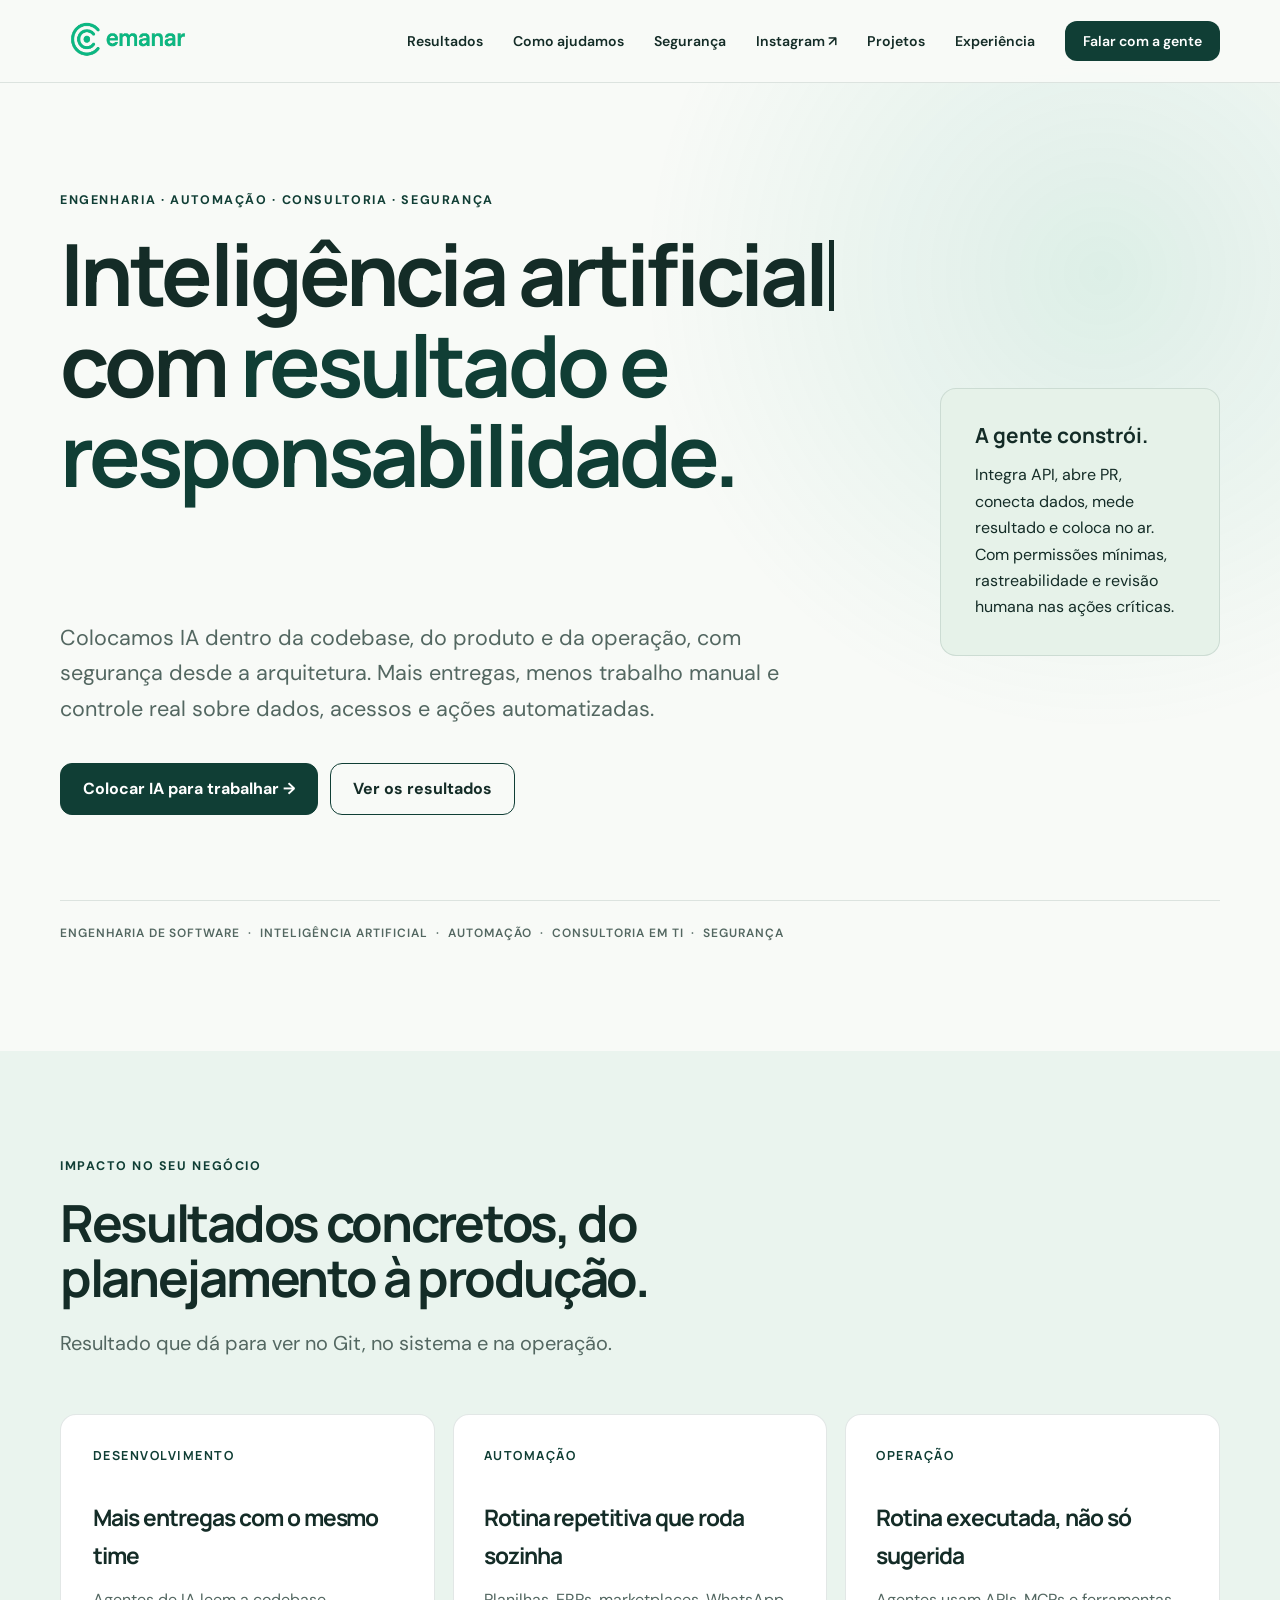
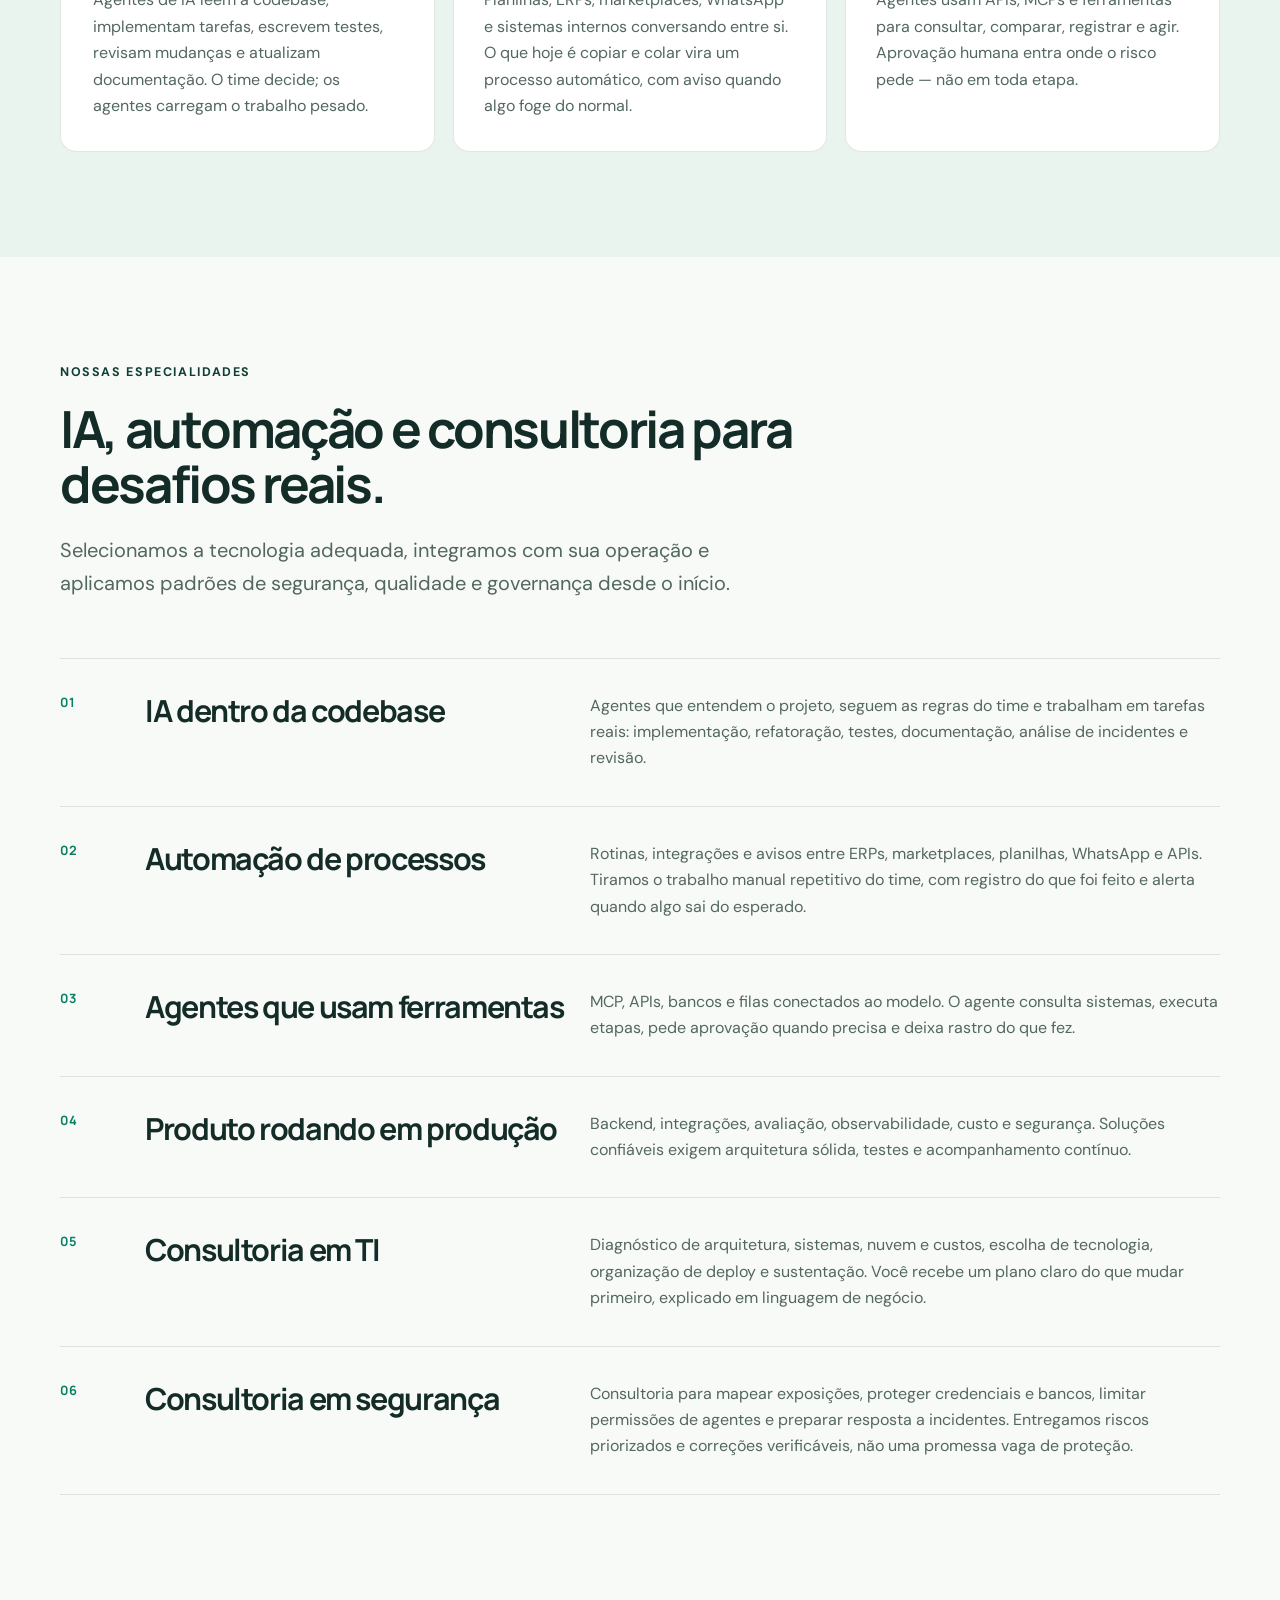
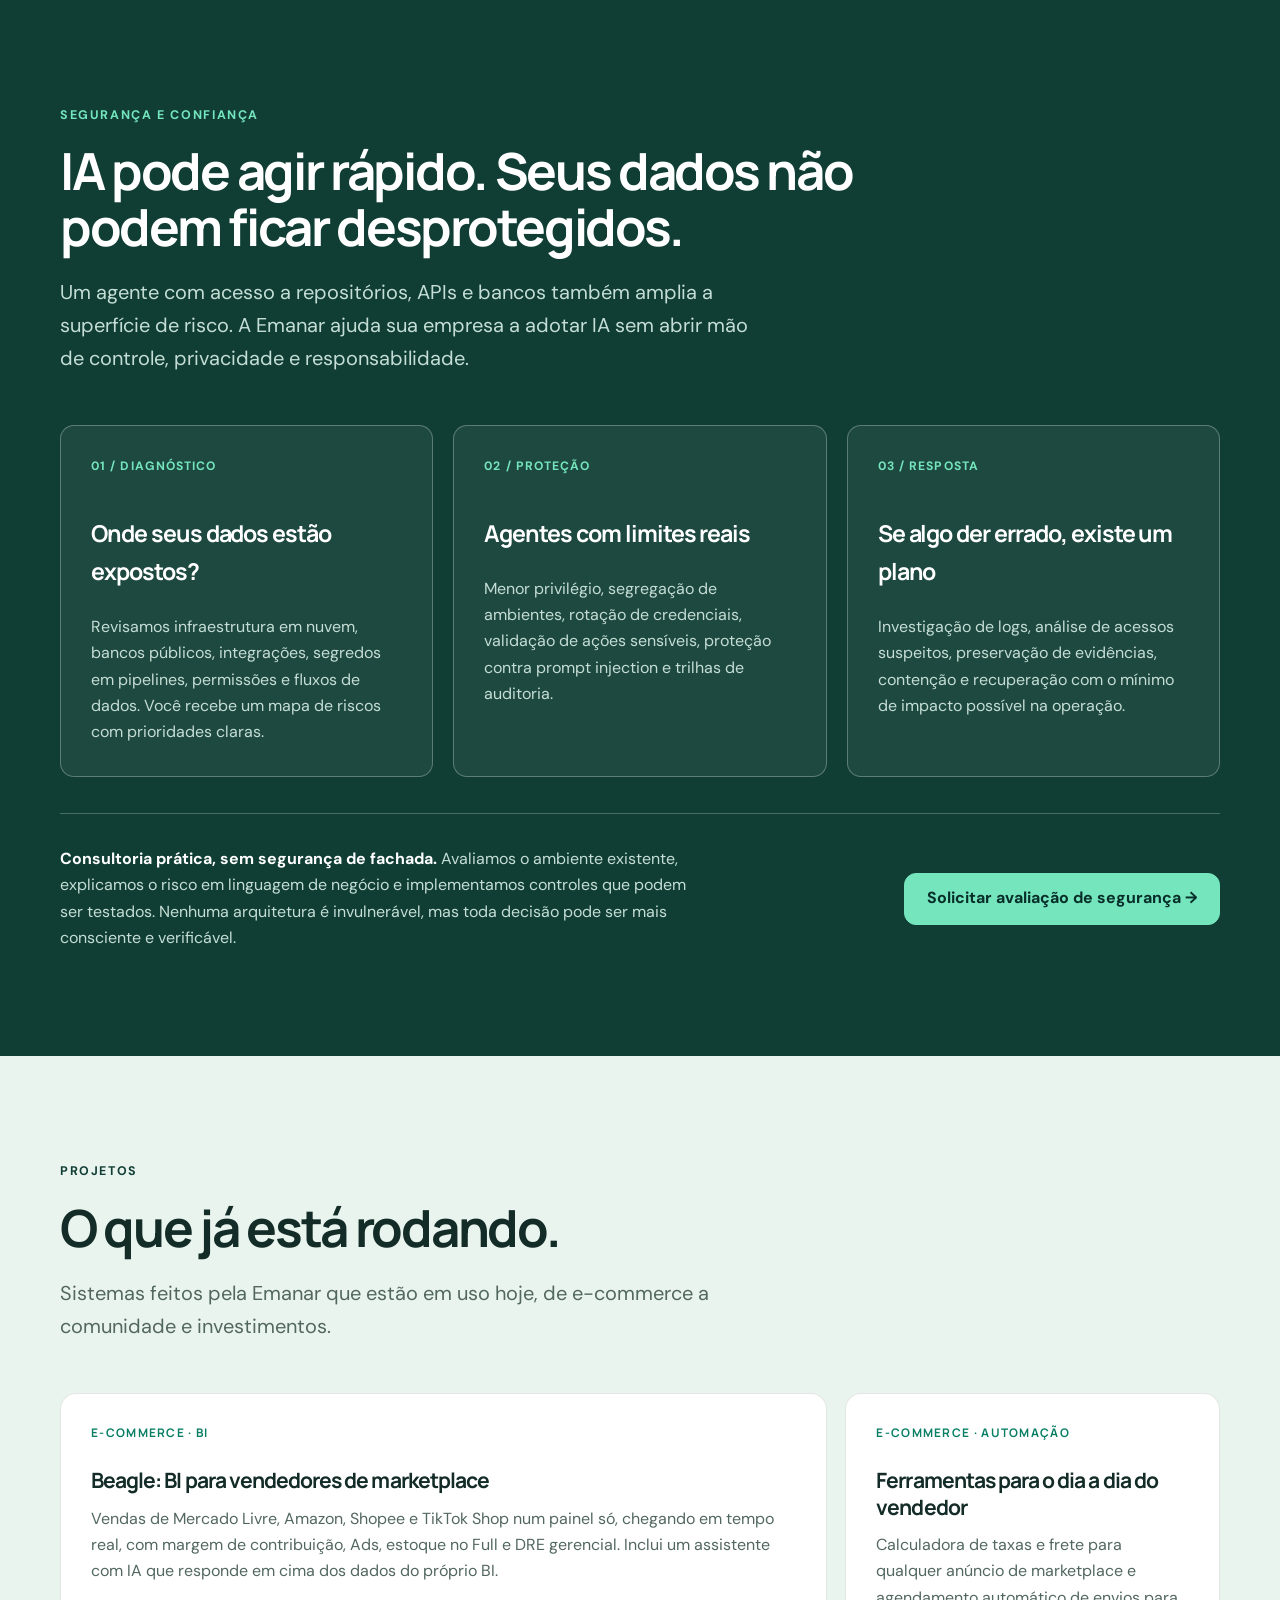
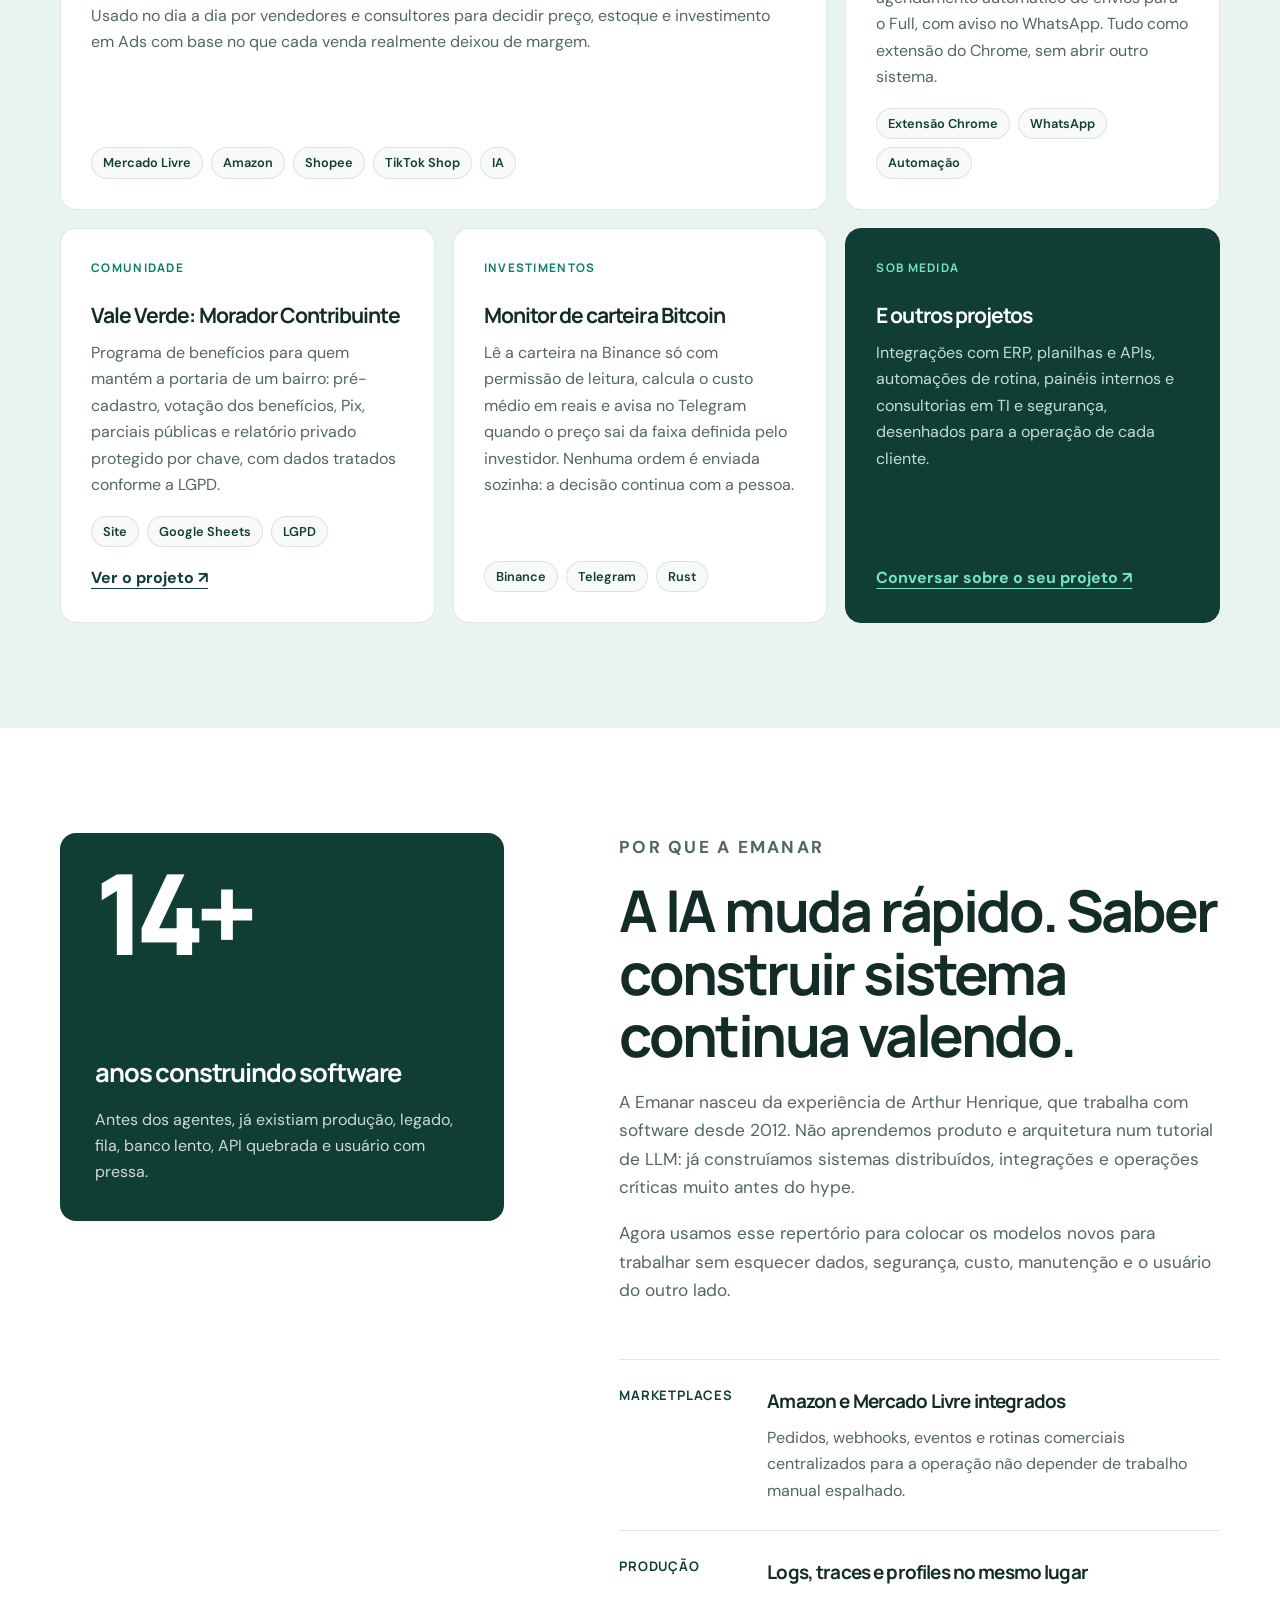
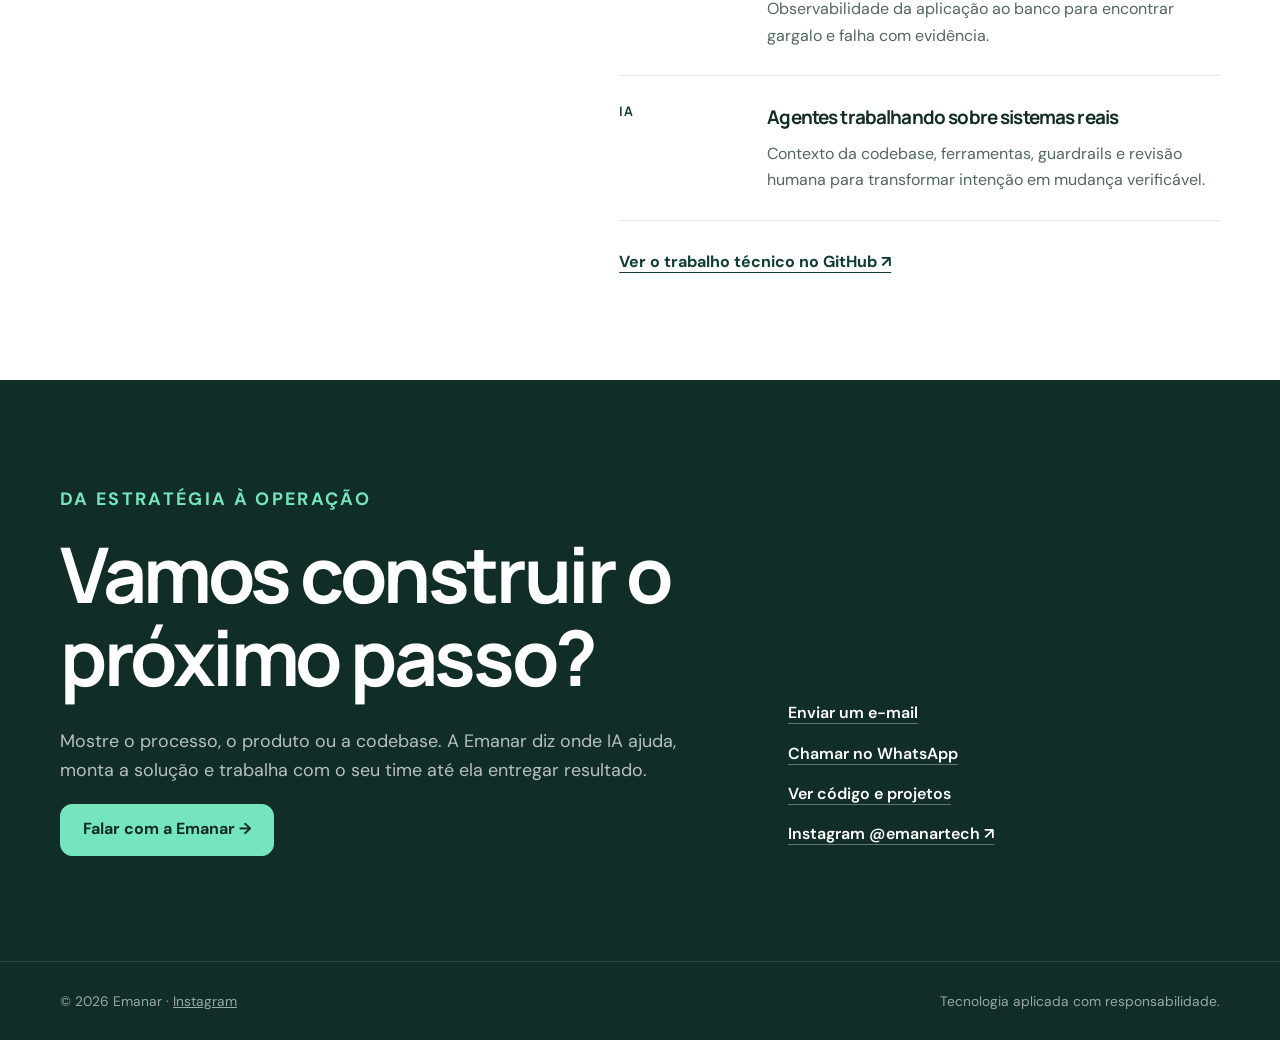
==== commit a7b0e20b: "feat(site): typewriter headline rotating through services The hero headline types a topic, pauses, e" ====
--- a/index.html
+++ b/index.html
@@ -74,12 +74,16 @@
     @media(max-width:900px){.project-grid{grid-template-columns:repeat(2,minmax(0,1fr))}}
     @media(max-width:600px){.projects{padding:78px 0}.project{padding:24px}.project-grid{grid-template-columns:1fr}.project-wide{grid-column:auto}}
 
+    /* Título que digita e troca de assunto */
+    .caret{display:inline-block;width:.06em;height:.82em;margin-left:.04em;background:currentColor;vertical-align:-.06em;animation:caret 1s steps(1) infinite}
+    @keyframes caret{50%{opacity:0}}
+    @media(prefers-reduced-motion:reduce){.caret{display:none}}
   </style>
 </head>
 <body>
   <header class="header" id="header"><nav class="nav wrap" aria-label="Navegação principal"><a class="brand" href="#inicio" aria-label="Emanar — início"><img src="./assets/emanar_logo.png" alt="Emanar"></a><ul class="nav-links"><li><a href="#resultados">Resultados</a></li><li><a href="#como-ajudamos">Como ajudamos</a></li><li><a href="#seguranca">Segurança</a></li><li><a href="https://www.instagram.com/emanartech/" target="_blank" rel="noopener noreferrer">Instagram ↗</a></li><li><a href="#projetos">Projetos</a></li><li><a href="#experiencia">Experiência</a></li><li><a class="nav-cta" href="#contato">Falar com a gente</a></li></ul></nav></header>
   <main>
-    <section class="hero" id="inicio"><div class="wrap"><p class="eyebrow">Engenharia · Automação · Consultoria · Segurança</p><div class="hero-grid"><div><h1>Inteligência artificial com <em>resultado e responsabilidade.</em></h1><p class="hero-copy">Colocamos IA dentro da codebase, do produto e da operação, com segurança desde a arquitetura. Mais entregas, menos trabalho manual e controle real sobre dados, acessos e ações automatizadas.</p><div class="actions"><a class="button primary" href="https://wa.me/5513996881745?text=Ol%C3%A1%2C%20equipe%20Emanar.%20Queremos%20colocar%20IA%20para%20funcionar." target="_blank" rel="noopener">Colocar IA para trabalhar →</a><a class="button secondary" href="#resultados">Ver os resultados</a></div></div><aside class="hero-note" aria-label="Nosso jeito de trabalhar"><strong>A gente constrói.</strong><p>Integra API, abre PR, conecta dados, mede resultado e coloca no ar. Com permissões mínimas, rastreabilidade e revisão humana nas ações críticas.</p></aside></div><p class="ticker">ENGENHARIA DE SOFTWARE &nbsp;·&nbsp; INTELIGÊNCIA ARTIFICIAL &nbsp;·&nbsp; AUTOMAÇÃO &nbsp;·&nbsp; CONSULTORIA EM TI &nbsp;·&nbsp; SEGURANÇA</p></div></section>
+    <section class="hero" id="inicio"><div class="wrap"><p class="eyebrow">Engenharia · Automação · Consultoria · Segurança</p><div class="hero-grid"><div><h1 id="hero-title" aria-label="Inteligência artificial, automação, consultoria em TI, segurança e sistemas de e-commerce com resultado e responsabilidade."><span aria-hidden="true"><span class="typed" id="typed">Inteligência artificial</span><span class="caret"></span> com <em>resultado e responsabilidade.</em></span></h1><p class="hero-copy">Colocamos IA dentro da codebase, do produto e da operação, com segurança desde a arquitetura. Mais entregas, menos trabalho manual e controle real sobre dados, acessos e ações automatizadas.</p><div class="actions"><a class="button primary" href="https://wa.me/5513996881745?text=Ol%C3%A1%2C%20equipe%20Emanar.%20Queremos%20colocar%20IA%20para%20funcionar." target="_blank" rel="noopener">Colocar IA para trabalhar →</a><a class="button secondary" href="#resultados">Ver os resultados</a></div></div><aside class="hero-note" aria-label="Nosso jeito de trabalhar"><strong>A gente constrói.</strong><p>Integra API, abre PR, conecta dados, mede resultado e coloca no ar. Com permissões mínimas, rastreabilidade e revisão humana nas ações críticas.</p></aside></div><p class="ticker">ENGENHARIA DE SOFTWARE &nbsp;·&nbsp; INTELIGÊNCIA ARTIFICIAL &nbsp;·&nbsp; AUTOMAÇÃO &nbsp;·&nbsp; CONSULTORIA EM TI &nbsp;·&nbsp; SEGURANÇA</p></div></section>
     <section class="outcomes" id="resultados" aria-labelledby="ganhos-title"><div class="wrap"><p class="eyebrow">Impacto no seu negócio</p><h2 id="ganhos-title">Resultados concretos, do planejamento à produção.</h2><p class="lead">Resultado que dá para ver no Git, no sistema e na operação.</p><div class="outcome-grid"><article class="outcome reveal"><span class="outcome-number">DESENVOLVIMENTO</span><h3>Mais entregas com o mesmo time</h3><p>Agentes de IA leem a codebase, implementam tarefas, escrevem testes, revisam mudanças e atualizam documentação. O time decide; os agentes carregam o trabalho pesado.</p></article><article class="outcome reveal"><span class="outcome-number">AUTOMAÇÃO</span><h3>Rotina repetitiva que roda sozinha</h3><p>Planilhas, ERPs, marketplaces, WhatsApp e sistemas internos conversando entre si. O que hoje é copiar e colar vira um processo automático, com aviso quando algo foge do normal.</p></article><article class="outcome reveal"><span class="outcome-number">OPERAÇÃO</span><h3>Rotina executada, não só sugerida</h3><p>Agentes usam APIs, MCPs e ferramentas para consultar, comparar, registrar e agir. Aprovação humana entra onde o risco pede — não em toda etapa.</p></article></div></div></section>
     <section class="services" id="como-ajudamos" aria-labelledby="services-title"><div class="wrap"><p class="eyebrow">Nossas especialidades</p><h2 id="services-title">IA, automação e consultoria para desafios reais.</h2><p class="lead">Selecionamos a tecnologia adequada, integramos com sua operação e aplicamos padrões de segurança, qualidade e governança desde o início.</p><div class="service-list"><article class="service reveal"><span class="service-index">01</span><h3>IA dentro da codebase</h3><p>Agentes que entendem o projeto, seguem as regras do time e trabalham em tarefas reais: implementação, refatoração, testes, documentação, análise de incidentes e revisão.</p></article><article class="service reveal"><span class="service-index">02</span><h3>Automação de processos</h3><p>Rotinas, integrações e avisos entre ERPs, marketplaces, planilhas, WhatsApp e APIs. Tiramos o trabalho manual repetitivo do time, com registro do que foi feito e alerta quando algo sai do esperado.</p></article><article class="service reveal"><span class="service-index">03</span><h3>Agentes que usam ferramentas</h3><p>MCP, APIs, bancos e filas conectados ao modelo. O agente consulta sistemas, executa etapas, pede aprovação quando precisa e deixa rastro do que fez.</p></article><article class="service reveal"><span class="service-index">04</span><h3>Produto rodando em produção</h3><p>Backend, integrações, avaliação, observabilidade, custo e segurança. Soluções confiáveis exigem arquitetura sólida, testes e acompanhamento contínuo.</p></article><article class="service reveal"><span class="service-index">05</span><h3>Consultoria em TI</h3><p>Diagnóstico de arquitetura, sistemas, nuvem e custos, escolha de tecnologia, organização de deploy e sustentação. Você recebe um plano claro do que mudar primeiro, explicado em linguagem de negócio.</p></article><article class="service reveal"><span class="service-index">06</span><h3>Consultoria em segurança</h3><p>Consultoria para mapear exposições, proteger credenciais e bancos, limitar permissões de agentes e preparar resposta a incidentes. Entregamos riscos priorizados e correções verificáveis, não uma promessa vaga de proteção.</p></article></div></div></section>
     <section class="security" id="seguranca" aria-labelledby="security-title"><div class="wrap"><p class="eyebrow">Segurança e confiança</p><h2 id="security-title">IA pode agir rápido. Seus dados não podem ficar desprotegidos.</h2><p class="lead">Um agente com acesso a repositórios, APIs e bancos também amplia a superfície de risco. A Emanar ajuda sua empresa a adotar IA sem abrir mão de controle, privacidade e responsabilidade.</p><div class="security-grid"><article class="security-card"><span>01 / DIAGNÓSTICO</span><h3>Onde seus dados estão expostos?</h3><p>Revisamos infraestrutura em nuvem, bancos públicos, integrações, segredos em pipelines, permissões e fluxos de dados. Você recebe um mapa de riscos com prioridades claras.</p></article><article class="security-card"><span>02 / PROTEÇÃO</span><h3>Agentes com limites reais</h3><p>Menor privilégio, segregação de ambientes, rotação de credenciais, validação de ações sensíveis, proteção contra prompt injection e trilhas de auditoria.</p></article><article class="security-card"><span>03 / RESPOSTA</span><h3>Se algo der errado, existe um plano</h3><p>Investigação de logs, análise de acessos suspeitos, preservação de evidências, contenção e recuperação com o mínimo de impacto possível na operação.</p></article></div><div class="security-bottom"><p><strong>Consultoria prática, sem segurança de fachada.</strong> Avaliamos o ambiente existente, explicamos o risco em linguagem de negócio e implementamos controles que podem ser testados. Nenhuma arquitetura é invulnerável, mas toda decisão pode ser mais consciente e verificável.</p><a class="button primary" href="https://wa.me/5513996881745?text=Ol%C3%A1%2C%20equipe%20Emanar.%20Quero%20avaliar%20a%20seguran%C3%A7a%20dos%20meus%20dados%20e%20agentes%20de%20IA." target="_blank" rel="noopener noreferrer">Solicitar avaliação de segurança →</a></div></div></section>
@@ -95,6 +99,15 @@
   </main>
   <footer><div class="wrap footer-row"><span>© <span id="year"></span> Emanar · <a href="https://www.instagram.com/emanartech/" target="_blank" rel="noopener noreferrer">Instagram</a></span><span>Tecnologia aplicada com responsabilidade.</span></div></footer>
   <script>
+
+    // Título: digita um assunto, pausa, apaga e passa para o próximo
+    (function(){const el=document.getElementById('typed'),h1=document.getElementById('hero-title');if(!el||!h1)return;const topics=['Inteligência artificial','Automação de processos','Consultoria em TI','Segurança da informação','Sistemas de e-commerce'];const reduce=window.matchMedia('(prefers-reduced-motion: reduce)');
+    // Reserva a altura do maior assunto para a página não pular
+    function fit(){h1.style.minHeight='';let max=0;const keep=el.textContent;topics.forEach(t=>{el.textContent=t;max=Math.max(max,h1.offsetHeight)});el.textContent=keep;h1.style.minHeight=max+'px'}
+    fit();window.addEventListener('resize',()=>{clearTimeout(fit.t);fit.t=setTimeout(fit,150)});if(document.fonts&&document.fonts.ready)document.fonts.ready.then(fit);
+    if(reduce.matches)return;let i=0,n=topics[0].length,deleting=true;const wait=ms=>setTimeout(tick,ms);
+    function tick(){const t=topics[i];if(deleting){n--;el.textContent=t.slice(0,n);if(n<=0){deleting=false;i=(i+1)%topics.length;return wait(350)}return wait(35)}n++;el.textContent=topics[i].slice(0,n);if(n>=topics[i].length){deleting=true;return wait(2200)}return wait(70)}
+    wait(2600)})();
     document.getElementById('year').textContent=new Date().getFullYear();const header=document.getElementById('header');const updateHeader=()=>header.classList.toggle('scrolled',window.scrollY>18);updateHeader();window.addEventListener('scroll',updateHeader,{passive:true});const items=document.querySelectorAll('.reveal');if('IntersectionObserver'in window&&!window.matchMedia('(prefers-reduced-motion: reduce)').matches){const observer=new IntersectionObserver(entries=>{entries.forEach(entry=>{if(entry.isIntersecting){entry.target.classList.add('visible');observer.unobserve(entry.target)}})},{threshold:.12});items.forEach(item=>observer.observe(item))}else{items.forEach(item=>item.classList.add('visible'))}
   </script>
 </body>
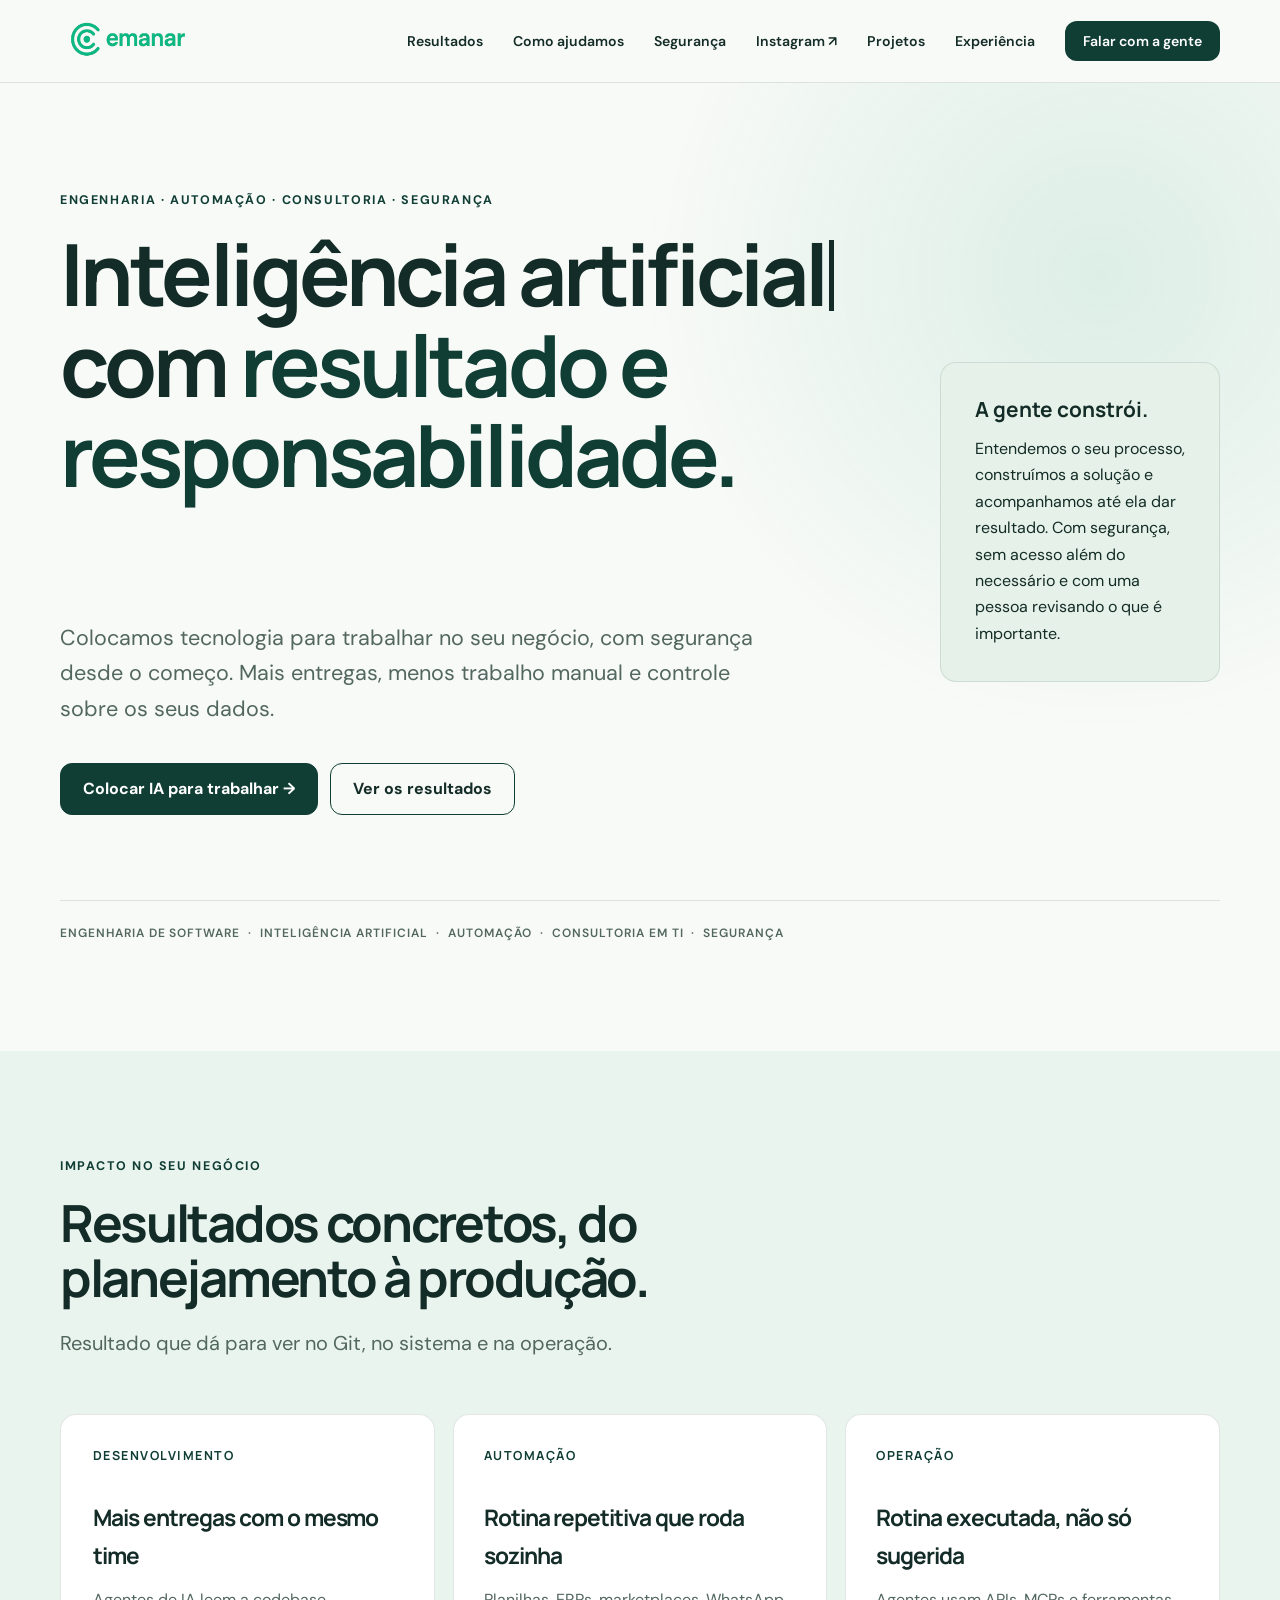
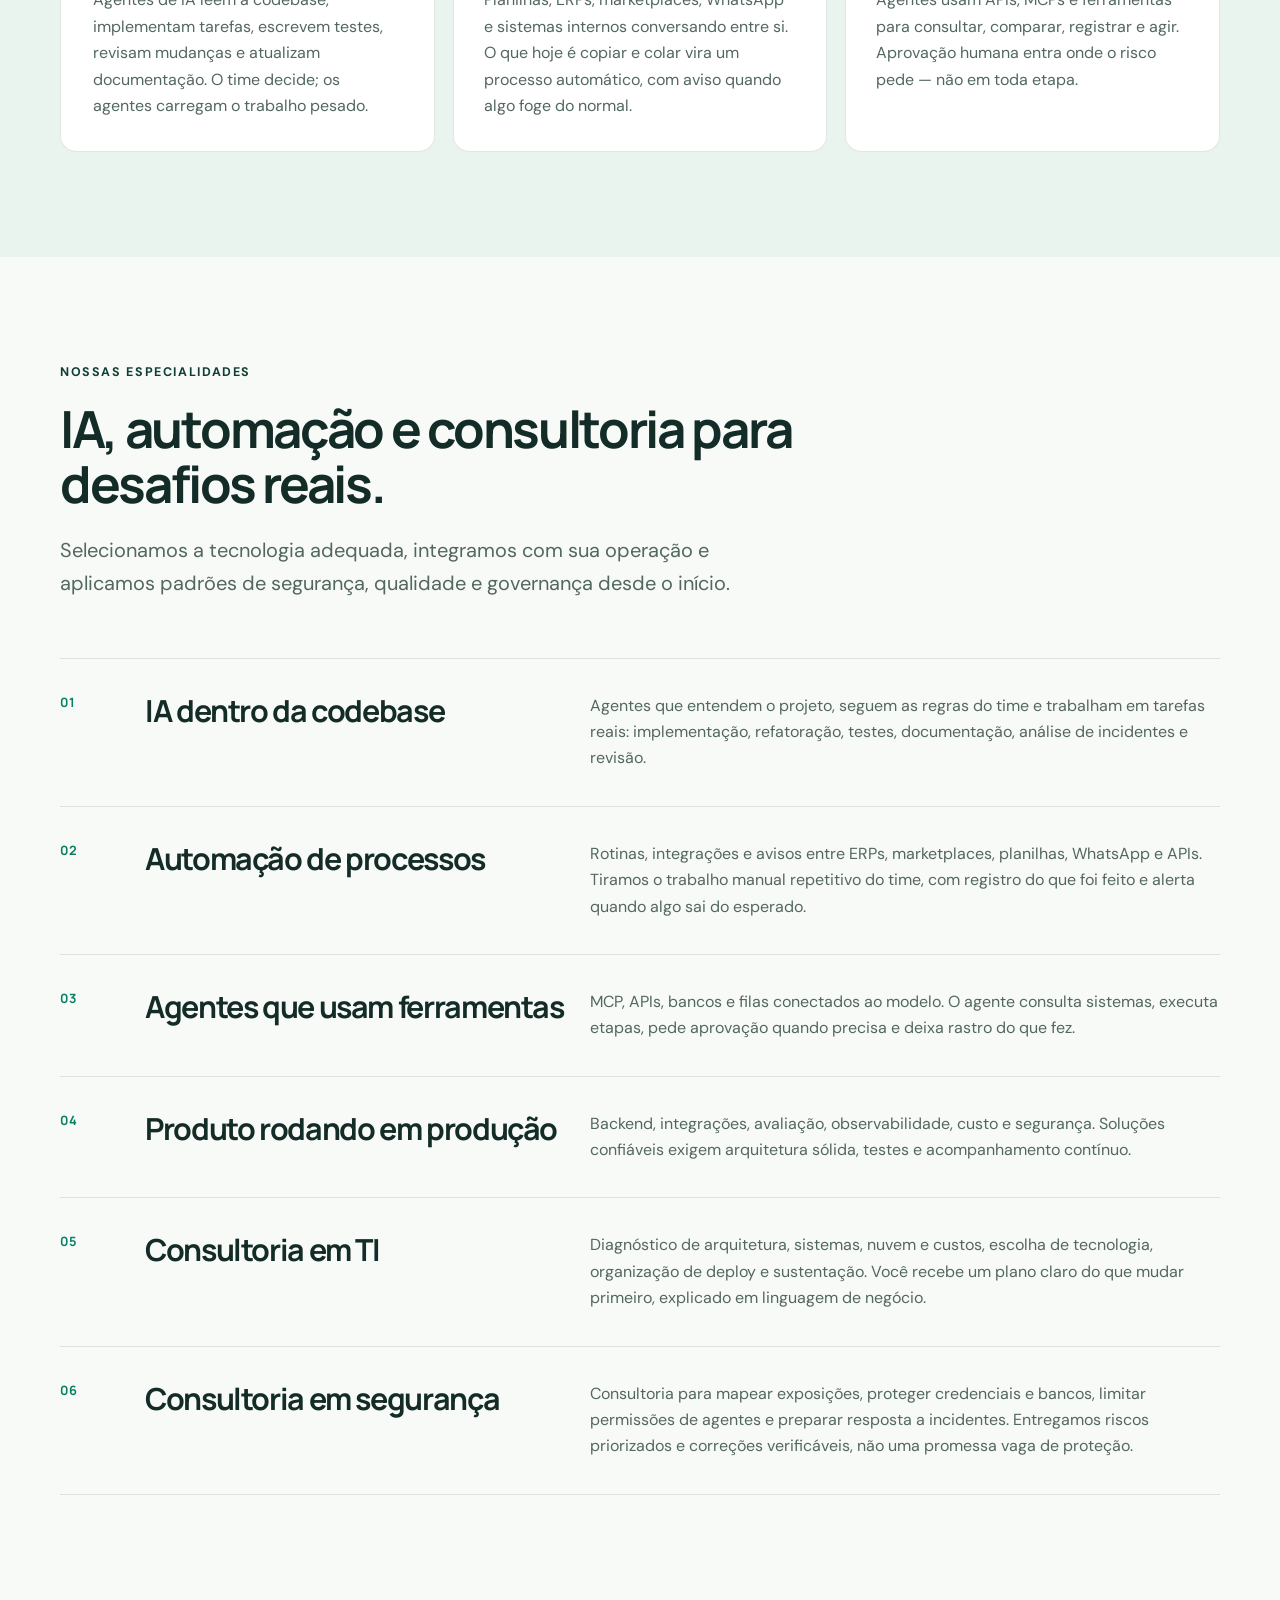
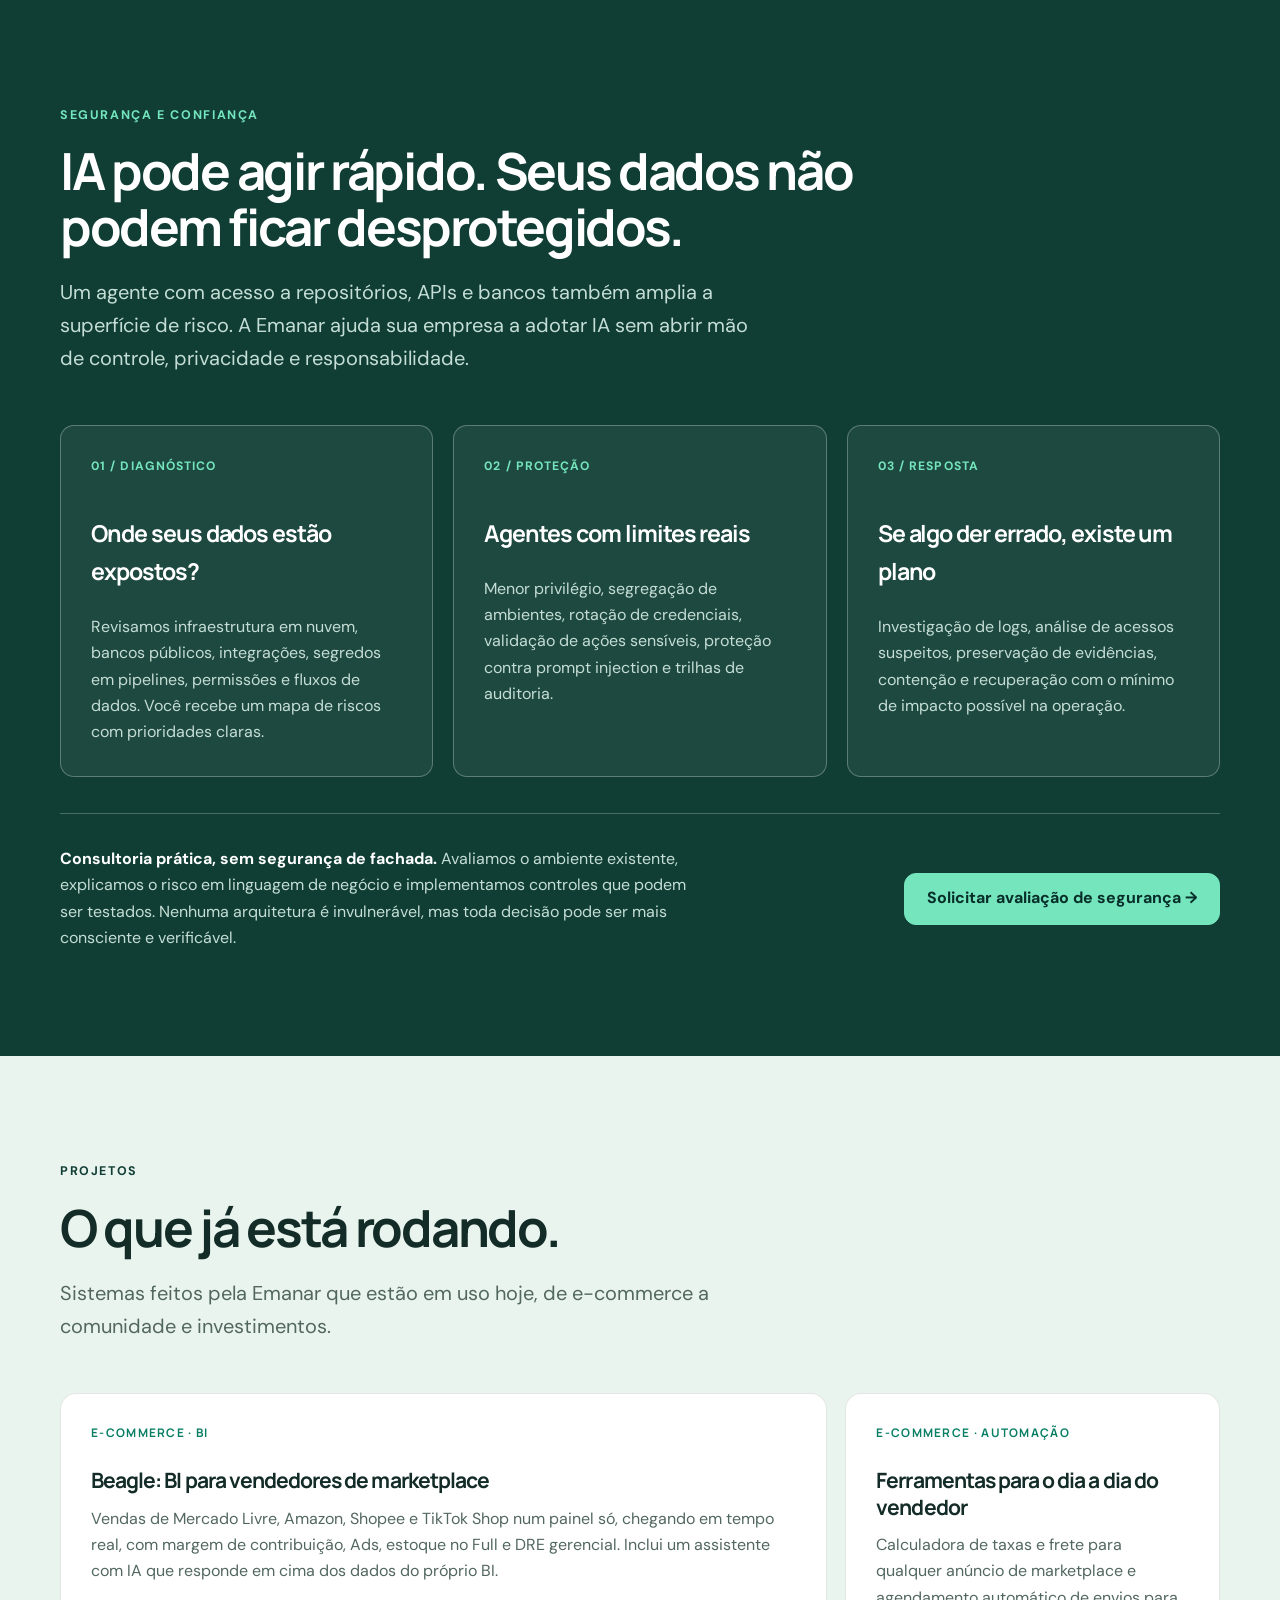
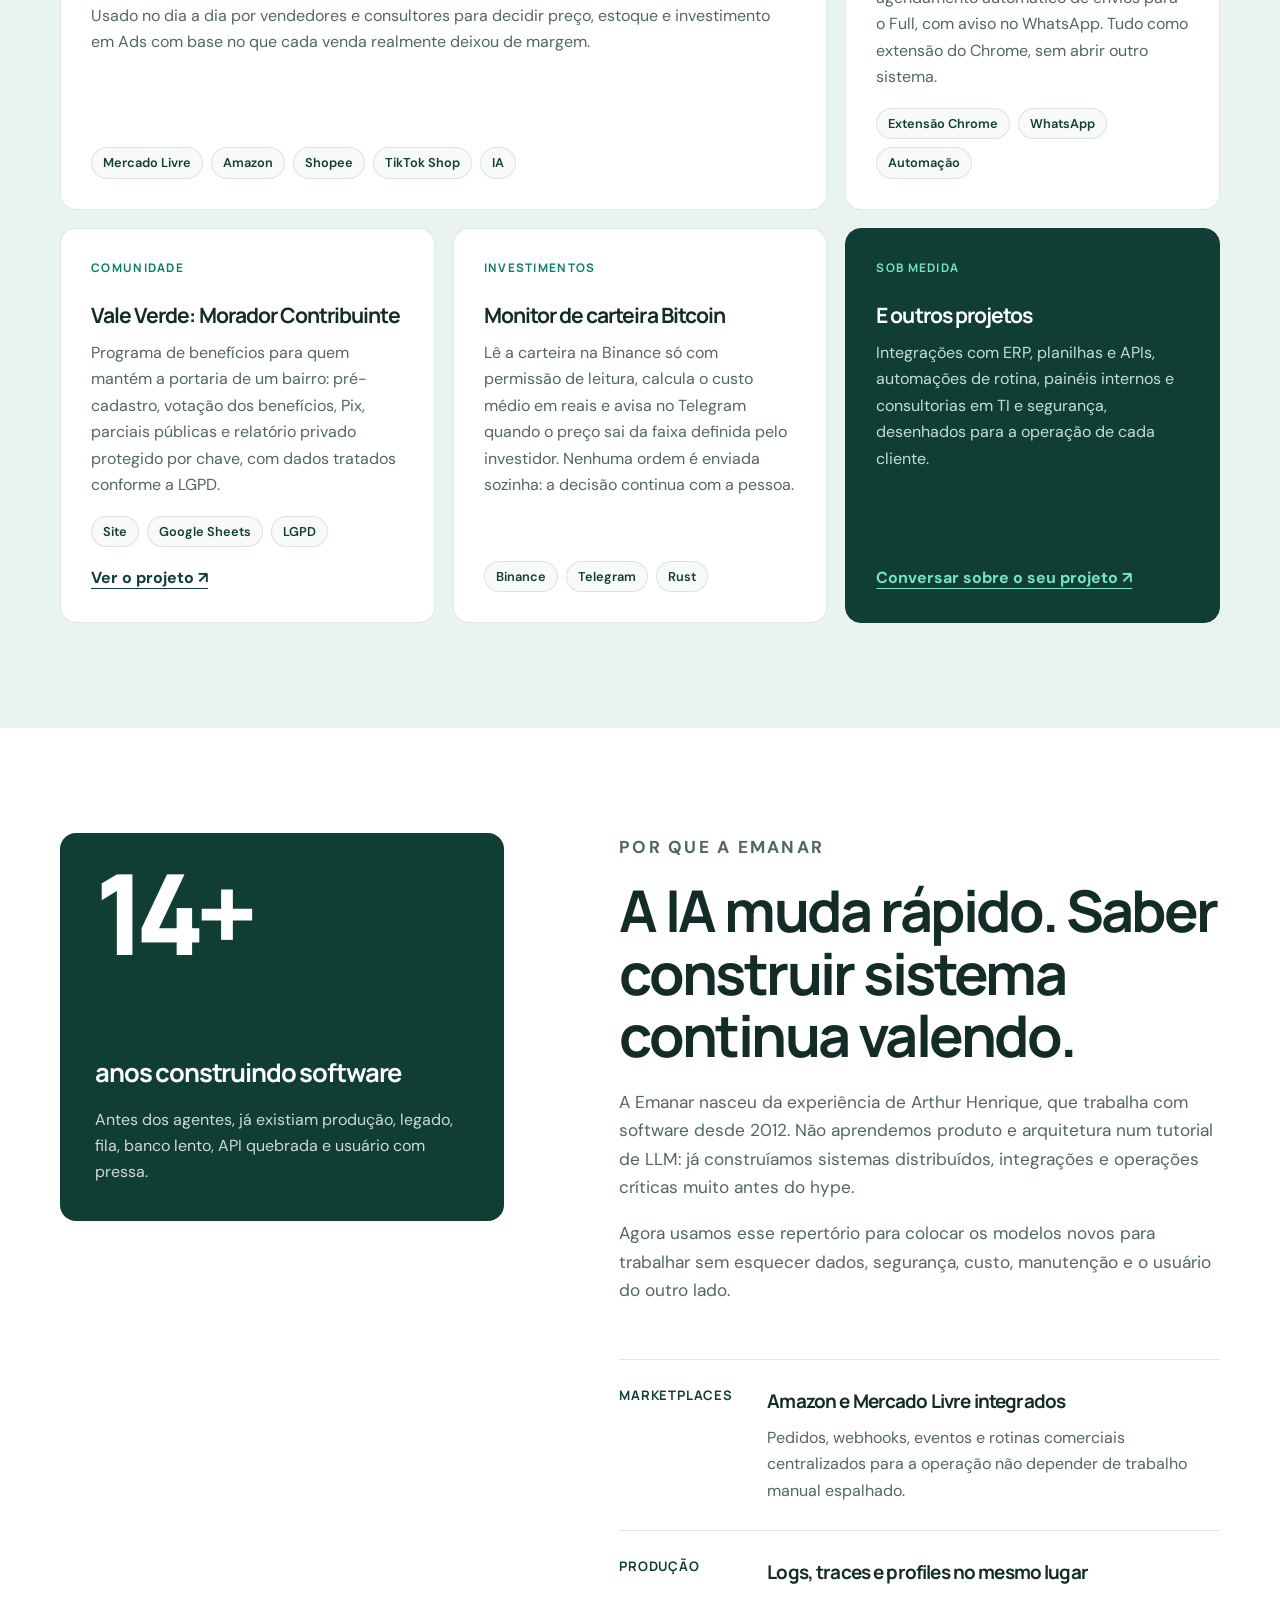
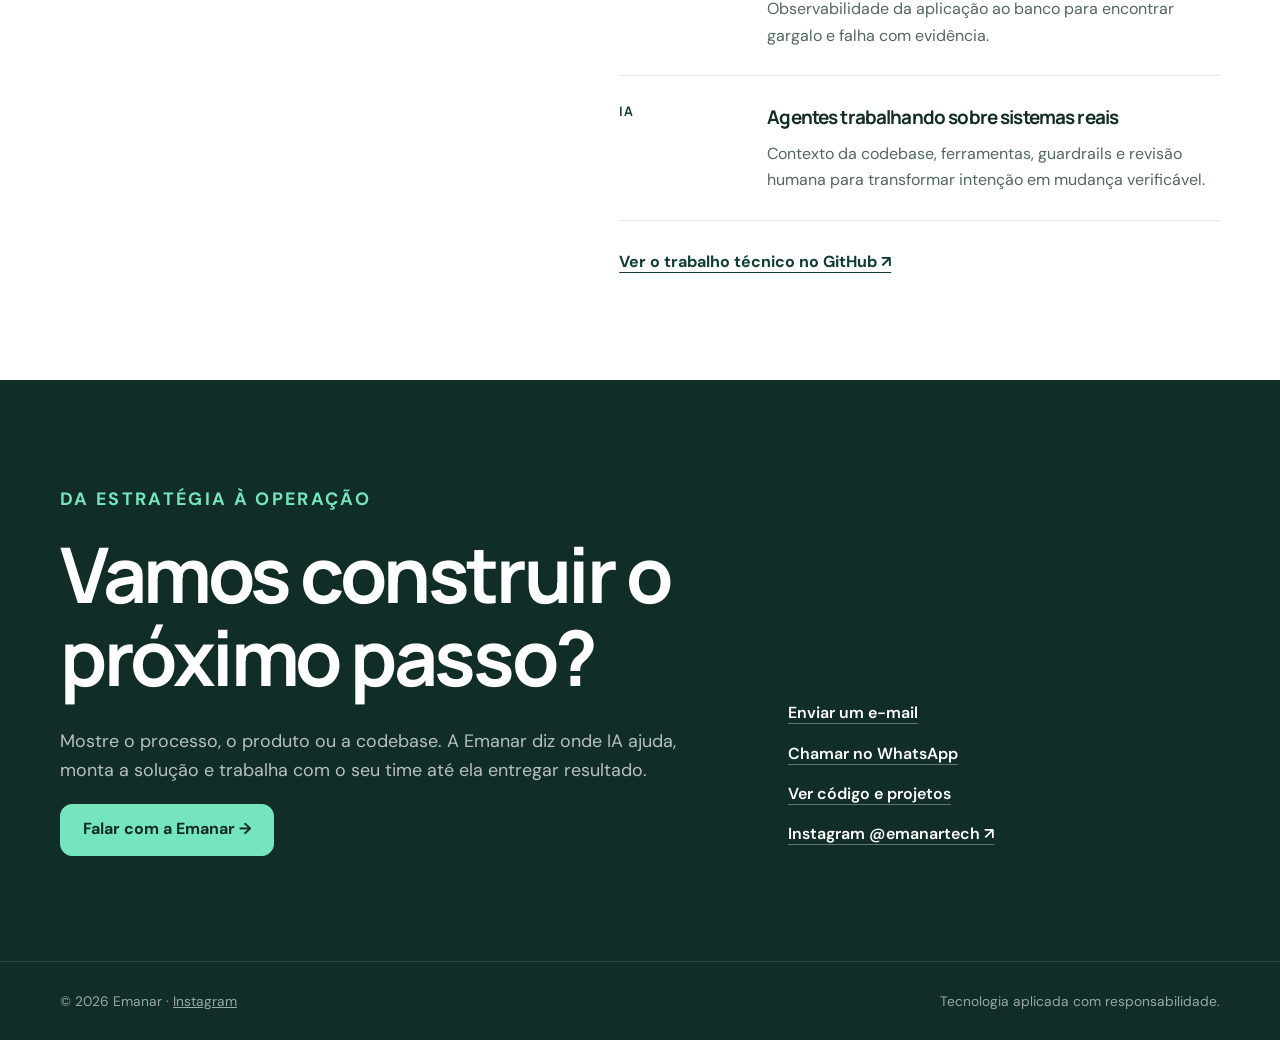
==== commit 89bb0c6e: "chore(site): plain-language hero copy Co-Authored-By: Claude Opus 5.5 <noreply@anthropic.com> Claude" ====
--- a/index.html
+++ b/index.html
@@ -83,7 +83,7 @@
 <body>
   <header class="header" id="header"><nav class="nav wrap" aria-label="Navegação principal"><a class="brand" href="#inicio" aria-label="Emanar — início"><img src="./assets/emanar_logo.png" alt="Emanar"></a><ul class="nav-links"><li><a href="#resultados">Resultados</a></li><li><a href="#como-ajudamos">Como ajudamos</a></li><li><a href="#seguranca">Segurança</a></li><li><a href="https://www.instagram.com/emanartech/" target="_blank" rel="noopener noreferrer">Instagram ↗</a></li><li><a href="#projetos">Projetos</a></li><li><a href="#experiencia">Experiência</a></li><li><a class="nav-cta" href="#contato">Falar com a gente</a></li></ul></nav></header>
   <main>
-    <section class="hero" id="inicio"><div class="wrap"><p class="eyebrow">Engenharia · Automação · Consultoria · Segurança</p><div class="hero-grid"><div><h1 id="hero-title" aria-label="Inteligência artificial, automação, consultoria em TI, segurança e sistemas de e-commerce com resultado e responsabilidade."><span aria-hidden="true"><span class="typed" id="typed">Inteligência artificial</span><span class="caret"></span> com <em>resultado e responsabilidade.</em></span></h1><p class="hero-copy">Colocamos IA dentro da codebase, do produto e da operação, com segurança desde a arquitetura. Mais entregas, menos trabalho manual e controle real sobre dados, acessos e ações automatizadas.</p><div class="actions"><a class="button primary" href="https://wa.me/5513996881745?text=Ol%C3%A1%2C%20equipe%20Emanar.%20Queremos%20colocar%20IA%20para%20funcionar." target="_blank" rel="noopener">Colocar IA para trabalhar →</a><a class="button secondary" href="#resultados">Ver os resultados</a></div></div><aside class="hero-note" aria-label="Nosso jeito de trabalhar"><strong>A gente constrói.</strong><p>Integra API, abre PR, conecta dados, mede resultado e coloca no ar. Com permissões mínimas, rastreabilidade e revisão humana nas ações críticas.</p></aside></div><p class="ticker">ENGENHARIA DE SOFTWARE &nbsp;·&nbsp; INTELIGÊNCIA ARTIFICIAL &nbsp;·&nbsp; AUTOMAÇÃO &nbsp;·&nbsp; CONSULTORIA EM TI &nbsp;·&nbsp; SEGURANÇA</p></div></section>
+    <section class="hero" id="inicio"><div class="wrap"><p class="eyebrow">Engenharia · Automação · Consultoria · Segurança</p><div class="hero-grid"><div><h1 id="hero-title" aria-label="Inteligência artificial, automação, consultoria em TI, segurança e sistemas de e-commerce com resultado e responsabilidade."><span aria-hidden="true"><span class="typed" id="typed">Inteligência artificial</span><span class="caret"></span> com <em>resultado e responsabilidade.</em></span></h1><p class="hero-copy">Colocamos tecnologia para trabalhar no seu negócio, com segurança desde o começo. Mais entregas, menos trabalho manual e controle sobre os seus dados.</p><div class="actions"><a class="button primary" href="https://wa.me/5513996881745?text=Ol%C3%A1%2C%20equipe%20Emanar.%20Queremos%20colocar%20IA%20para%20funcionar." target="_blank" rel="noopener">Colocar IA para trabalhar →</a><a class="button secondary" href="#resultados">Ver os resultados</a></div></div><aside class="hero-note" aria-label="Nosso jeito de trabalhar"><strong>A gente constrói.</strong><p>Entendemos o seu processo, construímos a solução e acompanhamos até ela dar resultado. Com segurança, sem acesso além do necessário e com uma pessoa revisando o que é importante.</p></aside></div><p class="ticker">ENGENHARIA DE SOFTWARE &nbsp;·&nbsp; INTELIGÊNCIA ARTIFICIAL &nbsp;·&nbsp; AUTOMAÇÃO &nbsp;·&nbsp; CONSULTORIA EM TI &nbsp;·&nbsp; SEGURANÇA</p></div></section>
     <section class="outcomes" id="resultados" aria-labelledby="ganhos-title"><div class="wrap"><p class="eyebrow">Impacto no seu negócio</p><h2 id="ganhos-title">Resultados concretos, do planejamento à produção.</h2><p class="lead">Resultado que dá para ver no Git, no sistema e na operação.</p><div class="outcome-grid"><article class="outcome reveal"><span class="outcome-number">DESENVOLVIMENTO</span><h3>Mais entregas com o mesmo time</h3><p>Agentes de IA leem a codebase, implementam tarefas, escrevem testes, revisam mudanças e atualizam documentação. O time decide; os agentes carregam o trabalho pesado.</p></article><article class="outcome reveal"><span class="outcome-number">AUTOMAÇÃO</span><h3>Rotina repetitiva que roda sozinha</h3><p>Planilhas, ERPs, marketplaces, WhatsApp e sistemas internos conversando entre si. O que hoje é copiar e colar vira um processo automático, com aviso quando algo foge do normal.</p></article><article class="outcome reveal"><span class="outcome-number">OPERAÇÃO</span><h3>Rotina executada, não só sugerida</h3><p>Agentes usam APIs, MCPs e ferramentas para consultar, comparar, registrar e agir. Aprovação humana entra onde o risco pede — não em toda etapa.</p></article></div></div></section>
     <section class="services" id="como-ajudamos" aria-labelledby="services-title"><div class="wrap"><p class="eyebrow">Nossas especialidades</p><h2 id="services-title">IA, automação e consultoria para desafios reais.</h2><p class="lead">Selecionamos a tecnologia adequada, integramos com sua operação e aplicamos padrões de segurança, qualidade e governança desde o início.</p><div class="service-list"><article class="service reveal"><span class="service-index">01</span><h3>IA dentro da codebase</h3><p>Agentes que entendem o projeto, seguem as regras do time e trabalham em tarefas reais: implementação, refatoração, testes, documentação, análise de incidentes e revisão.</p></article><article class="service reveal"><span class="service-index">02</span><h3>Automação de processos</h3><p>Rotinas, integrações e avisos entre ERPs, marketplaces, planilhas, WhatsApp e APIs. Tiramos o trabalho manual repetitivo do time, com registro do que foi feito e alerta quando algo sai do esperado.</p></article><article class="service reveal"><span class="service-index">03</span><h3>Agentes que usam ferramentas</h3><p>MCP, APIs, bancos e filas conectados ao modelo. O agente consulta sistemas, executa etapas, pede aprovação quando precisa e deixa rastro do que fez.</p></article><article class="service reveal"><span class="service-index">04</span><h3>Produto rodando em produção</h3><p>Backend, integrações, avaliação, observabilidade, custo e segurança. Soluções confiáveis exigem arquitetura sólida, testes e acompanhamento contínuo.</p></article><article class="service reveal"><span class="service-index">05</span><h3>Consultoria em TI</h3><p>Diagnóstico de arquitetura, sistemas, nuvem e custos, escolha de tecnologia, organização de deploy e sustentação. Você recebe um plano claro do que mudar primeiro, explicado em linguagem de negócio.</p></article><article class="service reveal"><span class="service-index">06</span><h3>Consultoria em segurança</h3><p>Consultoria para mapear exposições, proteger credenciais e bancos, limitar permissões de agentes e preparar resposta a incidentes. Entregamos riscos priorizados e correções verificáveis, não uma promessa vaga de proteção.</p></article></div></div></section>
     <section class="security" id="seguranca" aria-labelledby="security-title"><div class="wrap"><p class="eyebrow">Segurança e confiança</p><h2 id="security-title">IA pode agir rápido. Seus dados não podem ficar desprotegidos.</h2><p class="lead">Um agente com acesso a repositórios, APIs e bancos também amplia a superfície de risco. A Emanar ajuda sua empresa a adotar IA sem abrir mão de controle, privacidade e responsabilidade.</p><div class="security-grid"><article class="security-card"><span>01 / DIAGNÓSTICO</span><h3>Onde seus dados estão expostos?</h3><p>Revisamos infraestrutura em nuvem, bancos públicos, integrações, segredos em pipelines, permissões e fluxos de dados. Você recebe um mapa de riscos com prioridades claras.</p></article><article class="security-card"><span>02 / PROTEÇÃO</span><h3>Agentes com limites reais</h3><p>Menor privilégio, segregação de ambientes, rotação de credenciais, validação de ações sensíveis, proteção contra prompt injection e trilhas de auditoria.</p></article><article class="security-card"><span>03 / RESPOSTA</span><h3>Se algo der errado, existe um plano</h3><p>Investigação de logs, análise de acessos suspeitos, preservação de evidências, contenção e recuperação com o mínimo de impacto possível na operação.</p></article></div><div class="security-bottom"><p><strong>Consultoria prática, sem segurança de fachada.</strong> Avaliamos o ambiente existente, explicamos o risco em linguagem de negócio e implementamos controles que podem ser testados. Nenhuma arquitetura é invulnerável, mas toda decisão pode ser mais consciente e verificável.</p><a class="button primary" href="https://wa.me/5513996881745?text=Ol%C3%A1%2C%20equipe%20Emanar.%20Quero%20avaliar%20a%20seguran%C3%A7a%20dos%20meus%20dados%20e%20agentes%20de%20IA." target="_blank" rel="noopener noreferrer">Solicitar avaliação de segurança →</a></div></div></section>
